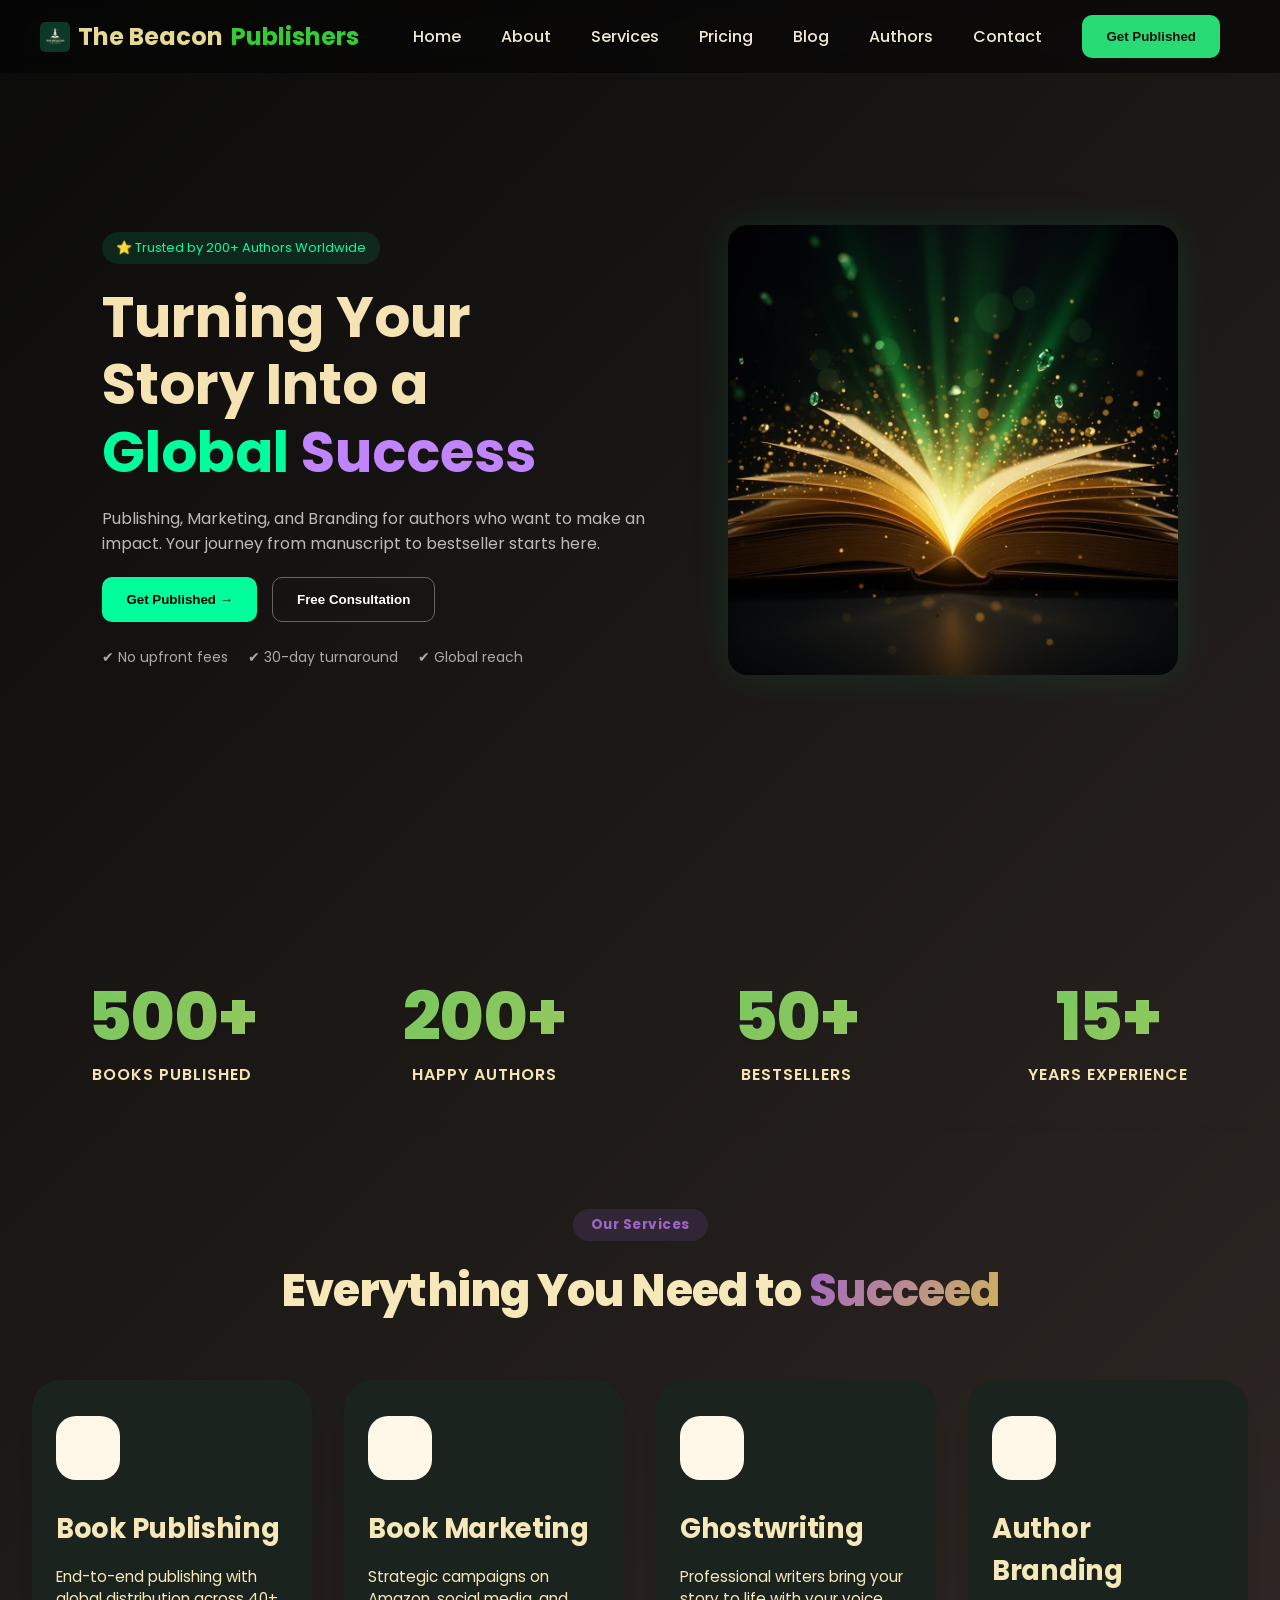
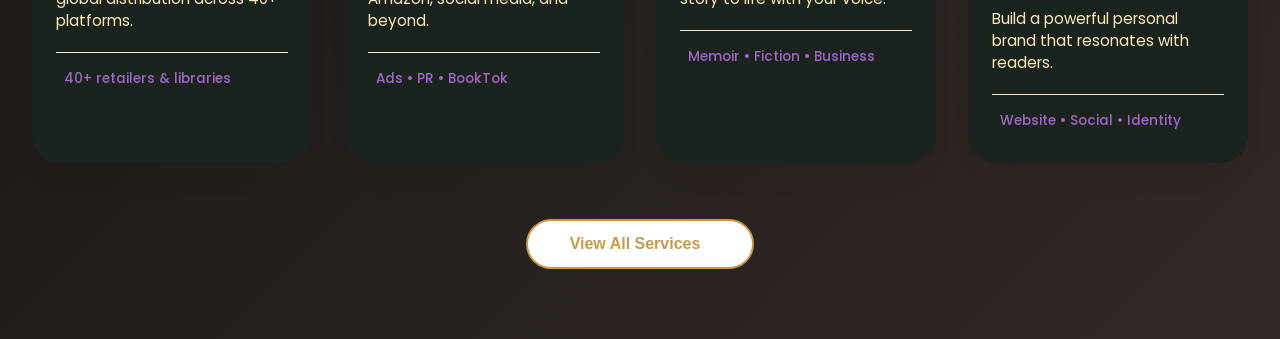
==== index.html @ b9135996 "first commit" ====
<!DOCTYPE html>
<html lang="en">
<head>
  <meta charset="UTF-8">
  <meta name="viewport" content="width=device-width, initial-scale=1.0">
  <title>The Beacon Publishers</title>
  <link rel="stylesheet" href="style.css">
  <link href="https://fonts.googleapis.com/css2?family=Poppins:wght@300;400;600;700&display=swap" rel="stylesheet">
</head>
<body>
  <nav>
    <div class="logo"> <img src="images/logo-BXmq6Yx6.png" alt="">The Beacon <span>Publishers</span></div>
    <ul class="nav-links" id="navLinks">
      <li><a href="#home">Home</a></li>
      <li><a href="#about">About</a></li>
      <li><a href="#services">Services</a></li>
      <li><a href="#pricing">Pricing</a></li>
      <li><a href="#blog">Blog</a></li>
      <li><a href="#authors">Authors</a></li>
      <li><a href="#contact">Contact</a></li>
      <li><button class="btn">Get Published</button></li>
    </ul>
    <div class="menu-toggle" id="menuToggle">
      <span></span>
      <span></span>
      <span></span>
    </div>
  </nav>

  <section class="hero">

  <!-- Left Side -->
  <div class="hero-content">
    <div class="badge">⭐ Trusted by 200+ Authors Worldwide</div>

    <h1>
      Turning Your <br>
      Story Into a <br>
      <span class="green">Global</span>
      <span class="purple">Success</span>
    </h1>

    <p>
      Publishing, Marketing, and Branding for authors who want to make an impact.
      Your journey from manuscript to bestseller starts here.
    </p>

    <div class="buttons">
      <button class="btn btn-primary">Get Published →</button>
      <button class="btn btn-secondary">Free Consultation</button>
    </div>

    <div class="features">
      <span>✔ No upfront fees</span>
      <span>✔ 30-day turnaround</span>
      <span>✔ Global reach</span>
    </div>
  </div>

  <!-- Right Side -->
  <div class="hero-image">
    <img src="images/hero-book-70Z0xyNJ.jpg" alt="Book Image">
  </div>

</section>

<div class="container">
  <!-- STATS SECTION: 500+ Books Published, 200+ Happy Authors, 50+ Bestsellers, 15+ Years Experience -->
  <div class="stats-grid fade-up">
    <div class="stat-item">
      <div class="stat-number">500+</div>
      <div class="stat-label">Books Published</div>
    </div>
    <div class="stat-item">
      <div class="stat-number">200+</div>
      <div class="stat-label">Happy Authors</div>
    </div>
    <div class="stat-item">
      <div class="stat-number">50+</div>
      <div class="stat-label">Bestsellers</div>
    </div>
    <div class="stat-item">
      <div class="stat-number">15+</div>
      <div class="stat-label">Years Experience</div>
    </div>
  </div>

  <!-- OUR SERVICES SECTION -->
  <div class="services-section">
    <div class="section-tag fade-up">
      <span>Our Services</span>
    </div>
    <div class="section-title fade-up">
      Everything You Need to <span>Succeed</span>
    </div>

    <div class="services-grid">
      <!-- Service 1: Book Publishing -->
      <div class="service-card fade-up">
        <div class="card-icon">
          <i class="fas fa-book-open"></i>
        </div>
        <h3>Book Publishing</h3>
        <div class="service-desc">
          End-to-end publishing with global distribution across 40+ platforms.
        </div>
        <div class="service-feature">
          <i class="fas fa-globe-americas"></i> <span>40+ retailers & libraries</span>
          <i class="fas fa-arrow-right-long" style="margin-left:auto;"></i>
        </div>
      </div>

      <!-- Service 2: Book Marketing -->
      <div class="service-card fade-up">
        <div class="card-icon">
          <i class="fas fa-chart-line"></i>
        </div>
        <h3>Book Marketing</h3>
        <div class="service-desc">
          Strategic campaigns on Amazon, social media, and beyond.
        </div>
        <div class="service-feature">
          <i class="fas fa-bullhorn"></i> <span>Ads • PR • BookTok</span>
          <i class="fas fa-arrow-right-long" style="margin-left:auto;"></i>
        </div>
      </div>

      <!-- Service 3: Ghostwriting -->
      <div class="service-card fade-up">
        <div class="card-icon">
          <i class="fas fa-feather-alt"></i>
        </div>
        <h3>Ghostwriting</h3>
        <div class="service-desc">
          Professional writers bring your story to life with your voice.
        </div>
        <div class="service-feature">
          <i class="fas fa-pen-fancy"></i> <span>Memoir • Fiction • Business</span>
          <i class="fas fa-arrow-right-long" style="margin-left:auto;"></i>
        </div>
      </div>

      <!-- Service 4: Author Branding -->
      <div class="service-card fade-up">
        <div class="card-icon">
          <i class="fas fa-crown"></i>
        </div>
        <h3>Author Branding</h3>
        <div class="service-desc">
          Build a powerful personal brand that resonates with readers.
        </div>
        <div class="service-feature">
          <i class="fas fa-users"></i> <span>Website • Social • Identity</span>
          <i class="fas fa-arrow-right-long" style="margin-left:auto;"></i>
        </div>
      </div>
    </div>

    <!-- View All Services Button (matches design) -->
    <div class="view-all-wrapper fade-up">
      <button class="btn-view" id="viewAllServicesBtn">
        View All Services <i class="fas fa-arrow-right"></i>
      </button>
    </div>
  </div>
</div>

  <script src="app.js"></script>
</body>
</html>
---- style.css ----
/* ==== GENERAL RESET ==== */
    * {
      margin: 0;
      padding: 0;
      box-sizing: border-box;
    }

    body {
      font-family: 'Poppins', sans-serif;
      background: linear-gradient(135deg, #0B0B0A, #312926);
      color: #f5e3b3;
      overflow-x: hidden;
    }

    /* ==== NAVBAR ==== */
    nav {
      width: 100%;
      display: flex;
      justify-content: space-between;
      align-items: center;
      padding: 15px 40px;
      background: rgba(0, 0, 0, 0.5);
      backdrop-filter: blur(10px);
      position: fixed;
      top: 0;
      z-index: 1000;
      transition: all 0.3s ease-in-out;
    }

    .logo {
  display: flex;
  align-items: center;
  gap: 8px;
  font-size: 1.5rem;
  font-weight: 700;
  color: #e6d993;
  white-space: nowrap; /* line break na ho */
}

.logo span {
  color: limegreen;
}

.logo img {
  width: 30px;
  height: auto;
  border-radius: 5px;
}

/* 🔽 Mobile screens ke liye */
@media (max-width: 768px) {
  .logo {
    font-size: 1.2rem;
    gap: 6px;
  }

  .logo img {
    width: 25px;
  }
}

/* 🔽 Small mobile */
@media (max-width: 480px) {
  .logo {
    font-size: 0.9rem;
    gap: 5px;
  }

  .logo img {
    width: 22px;
  }
}

    .nav-links {
      display: flex;
      list-style: none;
      transition: all 0.3s ease;
     align-items: center;
    }

    .nav-links li {
      margin: 0 20px;
      position: relative;
    }

    .nav-links li a {
      text-decoration: none;
      color: #f0e9d2;
      font-weight: 500;
      transition: color 0.3s;
    }

    .nav-links li a:hover {
      color: #78f17d;
    }

    /* ==== BUTTONS ==== */
    .btn {
      background-color: #29db74;
      color: #111;
      padding: 10px 20px;
      border-radius: 8px;
      border: none;
      font-weight: 600;
      cursor: pointer;
      transition: all 0.3s ease;
    }

    .btn:hover {
      background-color: #20b860;
      transform: scale(1.05);
    }

    /* ==== MOBILE MENU ==== */
    .menu-toggle {
      display: none;
      flex-direction: column;
      cursor: pointer;
    }

    .menu-toggle span {
      height: 3px;
      width: 25px;
      background: #fff;
      margin: 4px 0;
      border-radius: 5px;
      transition: all 0.3s ease;
    }

    @media (max-width: 768px) {
      .nav-links {
        position: absolute;
        top: 70px;
        right: -100%;
        flex-direction: column;
        background: rgba(0, 0, 0, 0.85);
        width: 200px;
        border-radius: 10px;
        padding: 20px;
        row-gap: 10px;
        font-size: x-large;
      }


      .nav-links.active {
        right: 20px;
      }

      .menu-toggle {
        display: flex;
      }
    }

/* Container */
.hero {
  display: flex;
  align-items: center;
  justify-content: space-between;
  padding: 60px 8%;
  min-height: 100vh;
}

/* Left Content */
.hero-content {
  max-width: 600px;
}

.badge {
  display: inline-block;
  padding: 6px 14px;
  border-radius: 20px;
  background: rgba(0,255,150,0.1);
  color: #00ff9c;
  font-size: 13px;
  margin-bottom: 20px;
}

.hero h1 {
  font-size: 56px;
  line-height: 1.2;
  font-weight: 700;
}

.hero h1 span.green {
  color: #00ff9c;
}

.hero h1 span.purple {
  color: #c084fc;
}

.hero p {
  margin: 20px 0;
  color: #bbb;
  font-size: 16px;
  line-height: 1.6;
}

/* Buttons */
.buttons {
  display: flex;
  gap: 15px;
  margin-top: 20px;
}

.btn {
  padding: 14px 24px;
  border-radius: 10px;
  border: none;
  cursor: pointer;
  font-weight: 600;
  transition: 0.3s;
}

.btn-primary {
  background: #00ff9c;
  color: black;
}

.btn-primary:hover {
  transform: translateY(-3px);
  box-shadow: 0 10px 20px rgba(0,255,150,0.3);
}

.btn-secondary {
  background: transparent;
  border: 1px solid #666;
  color: white;
}

.btn-secondary:hover {
  border-color: #c084fc;
  color: #c084fc;
}

/* Features */
.features {
  margin-top: 25px;
  display: flex;
  gap: 20px;
  font-size: 14px;
  color: #aaa;
}

/* Right Image */
.hero-image {
  width: 450px;
  border-radius: 20px;
  overflow: hidden;
  box-shadow: 0 0 40px rgba(0,255,150,0.1);
}

.hero-image img {
  width: 100%;
  display: block;
}

/* Responsive */
@media (max-width: 992px) {
  .hero {
    flex-direction: column;
    text-align: center;
  }

  .hero-image {
    margin-top: 40px;
    width: 90%;
  }

  .buttons {
    justify-content: center;
  }

  .features {
    justify-content: center;
    flex-wrap: wrap;
  }

  .hero h1 {
    font-size: 40px;
  }
}



    /* container utility */
    .container {
      max-width: 1280px;
      margin: 0 auto;
      padding: 0 32px;
    }

    /* ========= STATS SECTION (500+ , 200+ , 50+ , 15+) ========= */
    .stats-grid {
      display: flex;
      flex-wrap: wrap;
      justify-content: space-between;
      align-items: center;
      gap: 32px;
      padding: 80px 0 40px 0;
      border-bottom: 2px solid rgba(0, 0, 0, 0.05);
    }

    .stat-item {
      flex: 1;
      min-width: 150px;
      text-align: center;
      transition: transform 0.25s ease;
    }
    .stat-item:hover {
      transform: translateY(-6px);
    }
    .stat-number {
      font-size: 4.2rem;
      font-weight: 800;
      letter-spacing: -0.02em;
      background: linear-gradient(135deg, #C59B4B, #9E7B3E);
      background-clip: text;
      -webkit-background-clip: text;
      color: transparent;
      line-height: 1.1;
      text-shadow: 0 2px 5px rgba(0,0,0,0.02);
    }
    .stat-label {
      font-size: 1rem;
      font-weight: 600;
      text-transform: uppercase;
      letter-spacing: 1px;
      color: #F5E3B3;
      margin-top: 8px;
    }

    /* ========= OUR SERVICES SECTION ========= */
    .services-section {
      padding: 80px 0 70px;
    }

    .section-tag {
      text-align: center;
      margin-bottom: 16px;
    }
    .section-tag span {
      background: #302636;
      color: #A165C4;
      font-weight: 700;
      font-size: 0.85rem;
      padding: 6px 18px;
      border-radius: 40px;
      letter-spacing: 0.5px;
      display: inline-block;
    }

    .section-title {
      text-align: center;
      font-size: 2.8rem;
      font-weight: 800;
      letter-spacing: -0.02em;
      color: #F7E8BA;
      margin-bottom: 56px;
    }
    .section-title span {
      background: linear-gradient(120deg,  #A165C4, #D0B45A);
      background-clip: text;
      -webkit-background-clip: text;
      color: transparent;
    }

    /* 4 Cards grid */
    .services-grid {
      display: grid;
      grid-template-columns: repeat(auto-fit, minmax(260px, 1fr));
      gap: 32px;
      margin-bottom: 56px;
    }

    .service-card {
      background: #1B231F;
      border-radius: 28px;
      padding: 36px 24px 32px;
      box-shadow: 0 20px 35px -12px rgba(0, 0, 0, 0.05), 0 0 0 1px rgba(0, 0, 0, 0.02);
      transition: all 0.35s cubic-bezier(0.2, 0, 0, 1);
      text-align: left;
      backdrop-filter: blur(0px);
    }
    .service-card:hover {
      transform: translateY(-10px);
      box-shadow: 0 35px 45px -18px rgba(0, 0, 0, 0.15), 0 0 0 1px rgba(197, 155, 75, 0.2);
    }

    .card-icon {
      background: #FFF7E8;
      width: 64px;
      height: 64px;
      border-radius: 20px;
      display: flex;
      align-items: center;
      justify-content: center;
      margin-bottom: 28px;
      transition: transform 0.2s;
    }
    .service-card:hover .card-icon {
      transform: scale(1.02);
    }
    .card-icon i {
      font-size: 2.4rem;
      color: #C59B4B;
    }

    .service-card h3 {
      font-size: 1.7rem;
      font-weight: 700;
      margin-bottom: 16px;
      letter-spacing: -0.3px;
      color: #F7E8BA;
    }

    .service-desc {
      color: #F7E8BA;
      line-height: 1.45;
      font-size: 0.95rem;
      margin-bottom: 20px;
      font-weight: 400;
    }
    .service-feature {
      font-size: 0.85rem;
      font-weight: 500;
      color: #A165C4;
      border-top: 1px solid #F0EAD8;
      padding-top: 16px;
      margin-top: 8px;
      display: flex;
      align-items: center;
      gap: 8px;
    }
    .service-feature i {
      font-size: 0.8rem;
    }

    /* View All Services Button */
    .view-all-wrapper {
      text-align: center;
    }
    .btn-view {
      background: transparent;
      border: 2px solid #C59B4B;
      color: #C59B4B;
      padding: 14px 42px;
      font-weight: 700;
      font-size: 1rem;
      border-radius: 50px;
      cursor: pointer;
      transition: all 0.3s ease;
      display: inline-flex;
      align-items: center;
      gap: 10px;
      background-color: white;
      font-family: 'Inter', sans-serif;
    }
    .btn-view i {
      transition: transform 0.2s;
    }
    .btn-view:hover {
      background: #C59B4B;
      color: white;
      border-color: #C59B4B;
      box-shadow: 0 8px 18px rgba(197, 155, 75, 0.3);
      transform: scale(1.02);
    }
    .btn-view:hover i {
      transform: translateX(5px);
    }

    /* optional small fade-up animation on scroll (reveal) */
    .fade-up {
      opacity: 0;
      transform: translateY(24px);
      transition: opacity 0.7s cubic-bezier(0.2, 0.9, 0.4, 1.1), transform 0.7s ease;
    }
    .fade-up.appear {
      opacity: 1;
      transform: translateY(0);
    }

    /* Responsive adjustments */
    @media (max-width: 900px) {
      .container {
        padding: 0 24px;
      }
      .stats-grid {
        gap: 20px;
        padding: 60px 0 30px;
      }
      .stat-number {
        font-size: 3rem;
      }
      .section-title {
        font-size: 2.2rem;
        margin-bottom: 40px;
      }
      .services-grid {
        gap: 24px;
      }
      .service-card {
        padding: 28px 20px;
      }
      .service-card h3 {
        font-size: 1.5rem;
      }
    }

    @media (max-width: 600px) {
      .stats-grid {
        flex-wrap: wrap;
        justify-content: center;
      }
      .stat-item {
        min-width: 130px;
        flex: auto;
      }
      .stat-number {
        font-size: 2.8rem;
      }
      .section-title {
        font-size: 1.9rem;
      }
      .btn-view {
        padding: 12px 32px;
      }
      .card-icon {
        width: 52px;
        height: 52px;
      }
      .card-icon i {
        font-size: 1.9rem;
      }
    }

    /* extra spacing & consistency */
    hr {
      display: none;
    }
    .book-icon-badge {
      background: none;
    }

    /* ensure highlight colors match the given vibe (gold, warm) */
    .stat-item .stat-number {
      background: linear-gradient(135deg, #71C961, #A0CD5E);
      background-clip: text;
      -webkit-background-clip: text;
    }

    /* subtle pulse animation for numbers on first load (optional) */
    @keyframes gentlePop {
      0% { opacity: 0; transform: scale(0.96);}
      100% { opacity: 1; transform: scale(1);}
    }
    .stat-number {
      animation: gentlePop 0.6s ease-out backwards;
    }
    .stat-item:nth-child(1) .stat-number { animation-delay: 0.05s; }
    .stat-item:nth-child(2) .stat-number { animation-delay: 0.1s; }
    .stat-item:nth-child(3) .stat-number { animation-delay: 0.15s; }
    .stat-item:nth-child(4) .stat-number { animation-delay: 0.2s; }

    /* decorating small line */
    .service-feature i.fa-arrow-right-long {
      font-size: 0.75rem;
    }
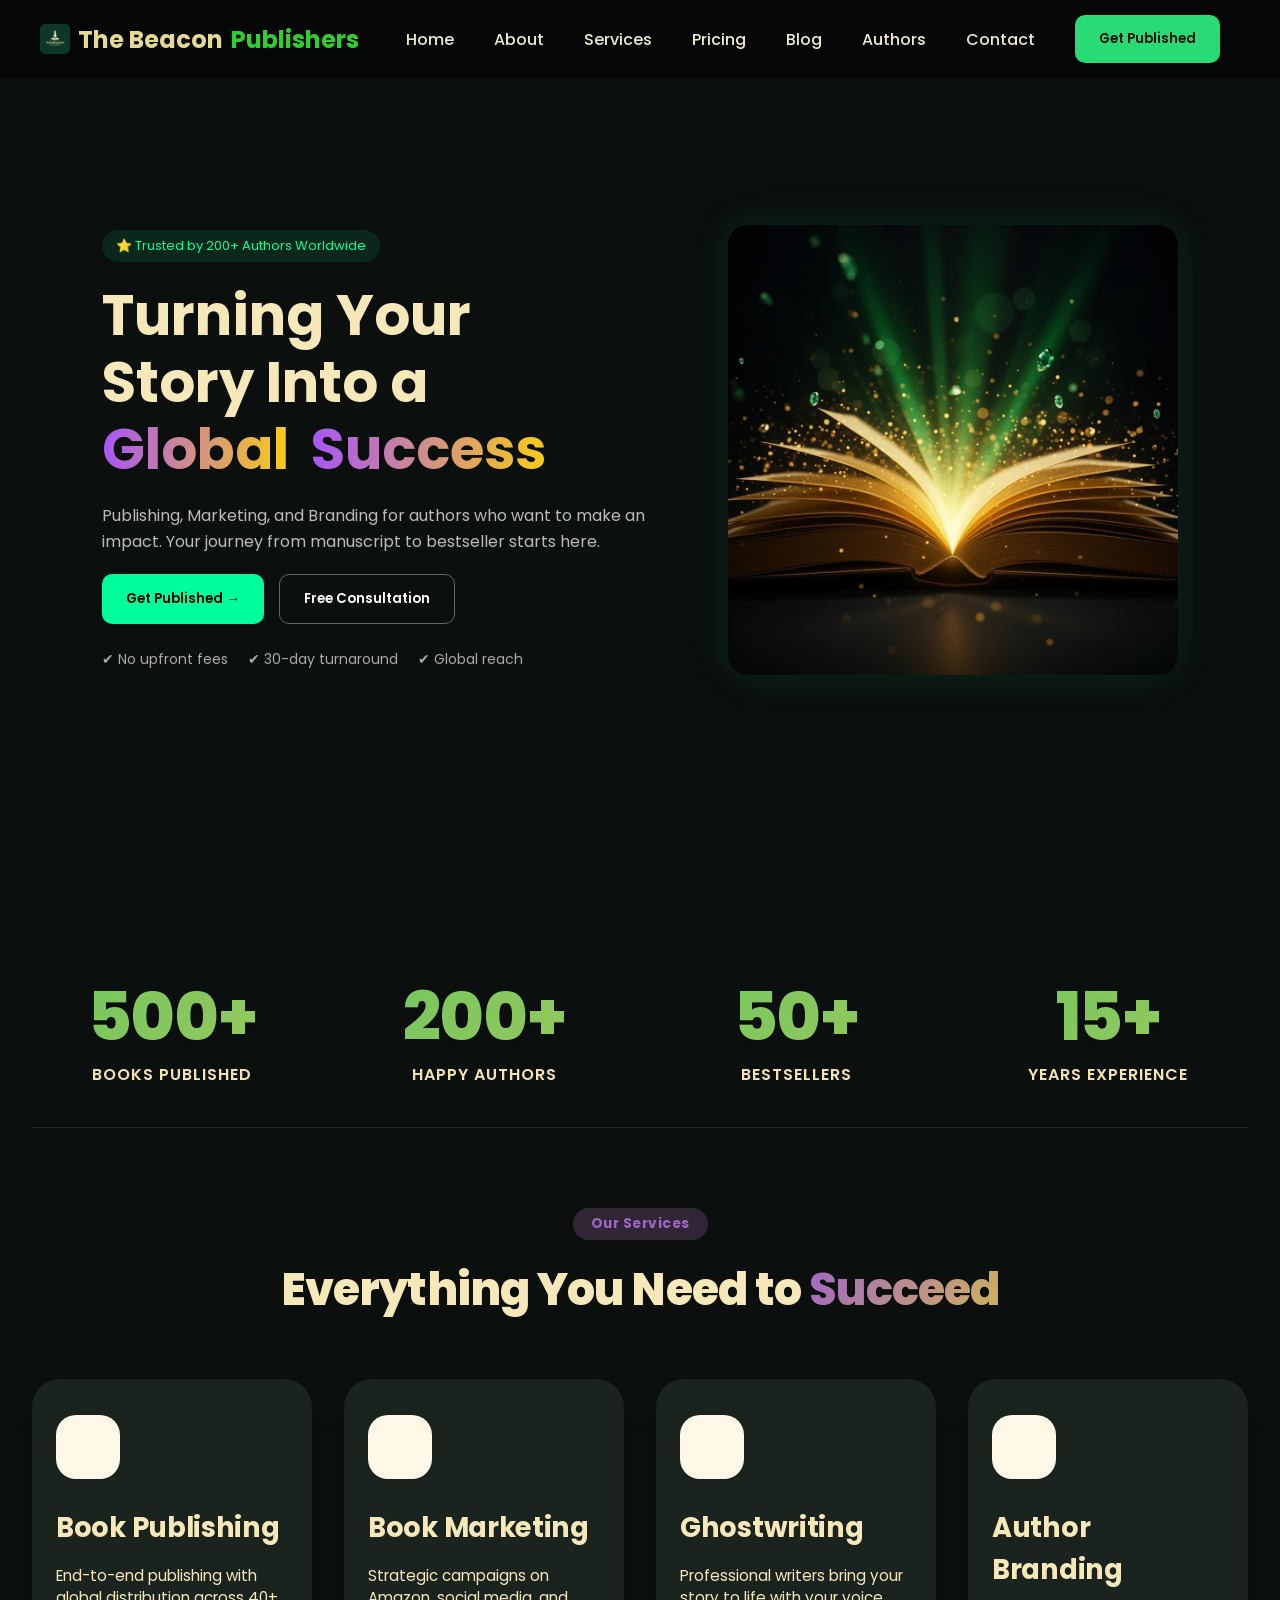
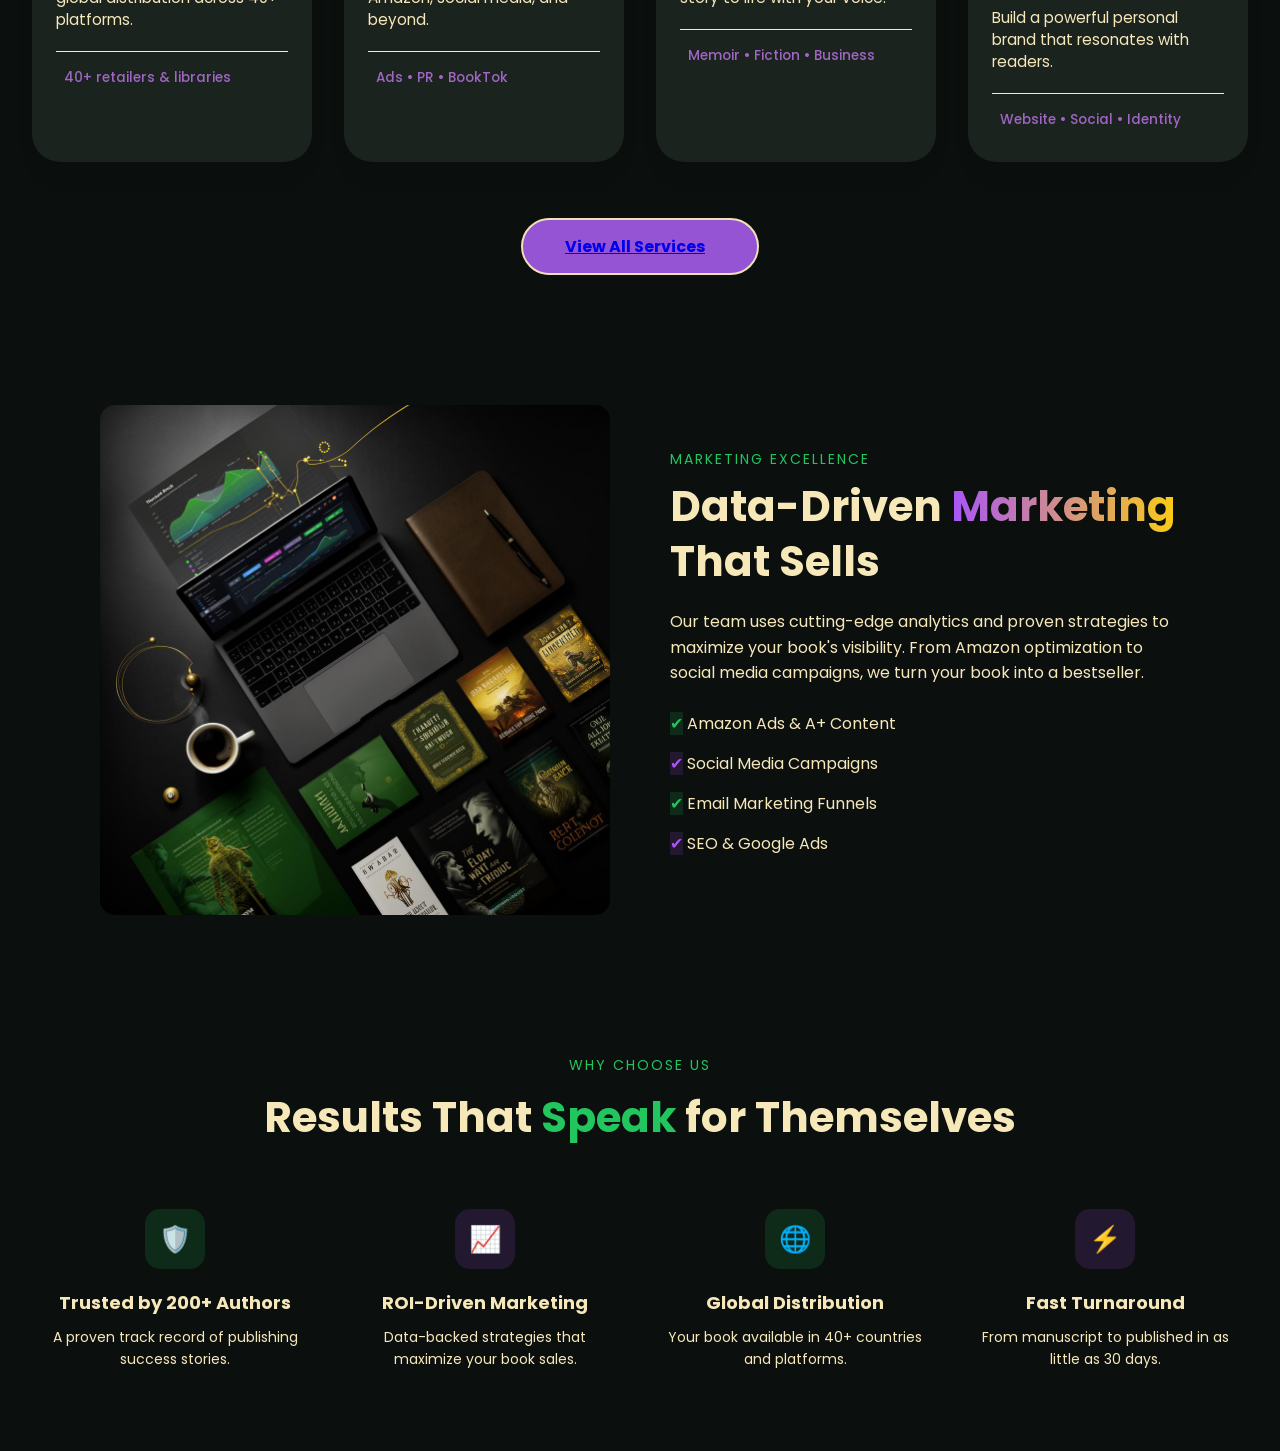
==== commit 0c38a5ca: "Update" ====
--- a/index.html
+++ b/index.html
@@ -36,8 +36,8 @@
     <h1>
       Turning Your <br>
       Story Into a <br>
-      <span class="green">Global</span>
-      <span class="purple">Success</span>
+      <span class="green-h">Global</span>
+      <span class="purple-h">Success</span>
     </h1>
 
     <p>
@@ -64,6 +64,8 @@
 
 </section>
 
+
+
 <div class="container">
   <!-- STATS SECTION: 500+ Books Published, 200+ Happy Authors, 50+ Bestsellers, 15+ Years Experience -->
   <div class="stats-grid fade-up">
@@ -158,12 +160,82 @@
 
     <!-- View All Services Button (matches design) -->
     <div class="view-all-wrapper fade-up">
-      <button class="btn-view" id="viewAllServicesBtn">
-        View All Services <i class="fas fa-arrow-right"></i>
+      <button class="btn-view" id="viewAllServicesBtn"> 
+        <a href="#">View All Services </a> <i class="fas fa-arrow-right"></i>
       </button>
     </div>
   </div>
 </div>
+
+<section class="container-ext">
+  
+  <!-- LEFT IMAGE -->
+  <div class="image-box">
+    <img src="images/marketing-desk-4Cx4Fak3.jpg" alt="marketing">
+  </div>
+
+  <!-- RIGHT CONTENT -->
+  <div class="content">
+    <p class="tag">MARKETING EXCELLENCE</p>
+
+    <h1>
+      Data-Driven 
+      <span>Marketing</span> 
+      That Sells
+    </h1>
+
+    <p class="desc">
+      Our team uses cutting-edge analytics and proven strategies to maximize your book's visibility. From Amazon optimization to social media campaigns, we turn your book into a bestseller.
+    </p>
+
+    <ul class="list">
+      <li><span class="green">✔</span> Amazon Ads & A+ Content</li>
+      <li><span class="purple">✔</span> Social Media Campaigns</li>
+      <li><span class="green">✔</span> Email Marketing Funnels</li>
+      <li><span class="purple">✔</span> SEO & Google Ads</li>
+    </ul>
+  </div>
+
+</section>
+
+
+<section class="why-section">
+  <p class="tag">WHY CHOOSE US</p>
+  <h2 class="heading">
+    Results That <span>Speak</span> for Themselves
+  </h2>
+
+  <div class="cards">
+
+    <div class="card">
+      <div class="icon green">🛡️</div>
+      <h3>Trusted by 200+ Authors</h3>
+      <p>A proven track record of publishing success stories.</p>
+    </div>
+
+    <div class="card">
+      <div class="icon purple">📈</div>
+      <h3>ROI-Driven Marketing</h3>
+      <p>Data-backed strategies that maximize your book sales.</p>
+    </div>
+
+    <div class="card">
+      <div class="icon green">🌐</div>
+      <h3>Global Distribution</h3>
+      <p>Your book available in 40+ countries and platforms.</p>
+    </div>
+
+    <div class="card">
+      <div class="icon purple">⚡</div>
+      <h3>Fast Turnaround</h3>
+      <p>From manuscript to published in as little as 30 days.</p>
+    </div>
+
+  </div>
+</section>
+
+
+
 
   <script src="app.js"></script>
 </body>
--- a/style.css
+++ b/style.css
@@ -11,6 +11,7 @@
       color: #f5e3b3;
       overflow-x: hidden;
     }
+    
 
     /* ==== NAVBAR ==== */
     nav {
@@ -262,6 +263,10 @@
     text-align: center;
   }
 
+  .hero-content {
+    padding-top: 30px;
+  }
+
   .hero-image {
     margin-top: 40px;
     width: 90%;
@@ -298,7 +303,7 @@
       align-items: center;
       gap: 32px;
       padding: 80px 0 40px 0;
-      border-bottom: 2px solid rgba(0, 0, 0, 0.05);
+      border-bottom: 1px solid rgba(252, 249, 249, 0.096);
     }
 
     .stat-item {
@@ -384,7 +389,7 @@
     }
     .service-card:hover {
       transform: translateY(-10px);
-      box-shadow: 0 35px 45px -18px rgba(0, 0, 0, 0.15), 0 0 0 1px rgba(197, 155, 75, 0.2);
+      box-shadow: 0 35px 45px -18px rgba(83, 255, 3, 0.15), 0 0 0 1px rgba(214, 241, 203, 0.2);
     }
 
     .card-icon {
@@ -442,8 +447,8 @@
     }
     .btn-view {
       background: transparent;
-      border: 2px solid #C59B4B;
-      color: #C59B4B;
+      border: 2px solid #EFE1B5;
+      color: #EFE1B5;
       padding: 14px 42px;
       font-weight: 700;
       font-size: 1rem;
@@ -453,16 +458,20 @@
       display: inline-flex;
       align-items: center;
       gap: 10px;
-      background-color: white;
+      background-color: #9454D4;
       font-family: 'Inter', sans-serif;
+    }
+
+    .btn-view > a {
+      
     }
     .btn-view i {
       transition: transform 0.2s;
     }
     .btn-view:hover {
-      background: #C59B4B;
-      color: white;
-      border-color: #C59B4B;
+      background: #EFE1B5;
+      color: #9454D4;
+      border-color: #EFE1B5;
       box-shadow: 0 8px 18px rgba(197, 155, 75, 0.3);
       transform: scale(1.02);
     }
@@ -566,4 +575,228 @@
     /* decorating small line */
     .service-feature i.fa-arrow-right-long {
       font-size: 0.75rem;
-    }+    }
+
+    * {
+ 
+  font-family: Arial, sans-serif;
+}
+
+body {
+  background: #0c0f14;
+  color: #F7E8BA;
+}
+/* MAIN SECTION */
+.container-ext {
+  display: flex;
+  align-items: center;
+  justify-content: center;
+  gap: 60px;
+  padding: 60px;
+  max-width: 1200px;
+  margin: auto;
+}
+
+/* IMAGE */
+.image-box {
+  flex: 1;
+}
+
+.image-box img {
+  width: 100%;
+  border-radius: 15px;
+  display: block;
+}
+
+/* CONTENT */
+.content {
+  flex: 1;
+}
+
+/* TAG */
+.tag {
+  color: #a855f7;
+  font-size: 12px;
+  letter-spacing: 2px;
+  margin-bottom: 15px;
+}
+
+/* HEADING */
+h1 {
+  font-size: 42px;
+  font-weight: bold;
+  line-height: 1.3;
+  margin-bottom: 20px;
+}
+
+/* GRADIENT WORD */
+h1 span {
+  background: linear-gradient(90deg, #a855f7, #facc15);
+  -webkit-background-clip: text;
+  -webkit-text-fill-color: transparent;
+}
+
+/* DESCRIPTION */
+.desc {
+  color: #F7E8BA;
+  line-height: 1.6;
+  margin-bottom: 25px;
+}
+
+/* LIST */
+.list {
+  list-style: none;
+  padding: 0;
+}
+
+.list li {
+  margin-bottom: 15px;
+  font-size: 16px;
+}
+
+/* ICON COLORS */
+.green-h {
+  color: #22c55e;
+  margin-right: 10px;
+}
+
+.purple-p {
+  color: #a855f7;
+  margin-right: 10px;
+}
+
+/* 🔥 TABLET */
+@media (max-width: 992px) {
+  .container-ext {
+    gap: 40px;
+    padding: 40px 20px;
+  }
+
+  h1 {
+    font-size: 32px;
+  }
+}
+
+/* 🔥 MOBILE */
+@media (max-width: 768px) {
+  .container-ext {
+    flex-direction: column;
+    text-align: center;
+    gap: 30px;
+  }
+
+  .image-box,
+  .content {
+    width: 100%;
+  }
+
+  h1 {
+    font-size: 26px;
+  }
+
+  .desc {
+    font-size: 14px;
+  }
+
+  .list li {
+    font-size: 14px;
+  }
+}
+
+/* 🔥 SMALL MOBILE */
+@media (max-width: 480px) {
+  .container-ext {
+    padding: 20px 15px;
+  }
+
+  h1 {
+    font-size: 22px;
+  }
+}
+
+* { 
+  font-family: "Poppins", sans-serif;
+}
+
+body {
+  background: #0b0f0e;
+}
+
+.why-section {
+  text-align: center;
+  padding: 80px 20px;
+}
+
+.tag {
+  color: #22c55e;
+  font-size: 14px;
+  letter-spacing: 2px;
+  margin-bottom: 10px;
+}
+
+.heading {
+  font-size: 42px;
+  font-weight: 700;
+  margin-bottom: 60px;
+}
+
+.heading span {
+  color: #22c55e;
+}
+
+.cards {
+  display: flex;
+  justify-content: center;
+  gap: 50px;
+  flex-wrap: wrap;
+}
+
+.card {
+  max-width: 260px;
+  text-align: center;
+}
+
+.icon {
+  width: 60px;
+  height: 60px;
+  margin: 0 auto 20px;
+  border-radius: 15px;
+  display: flex;
+  align-items: center;
+  justify-content: center;
+  font-size: 26px;
+}
+
+/* colors */
+.green {
+  background: rgba(34, 197, 94, 0.15);
+  color: #22c55e;
+}
+
+.purple {
+  background: rgba(168, 85, 247, 0.15);
+  color: #a855f7;
+}
+
+.card h3 {
+  font-size: 18px;
+  margin-bottom: 10px;
+}
+
+.card p {
+  font-size: 14px;
+  color: #F7E8BA;
+  line-height: 1.6;
+}
+
+/* responsive */
+@media (max-width: 768px) {
+  .heading {
+    font-size: 30px;
+  }
+
+  .cards {
+    gap: 30px;
+  }
+}
+
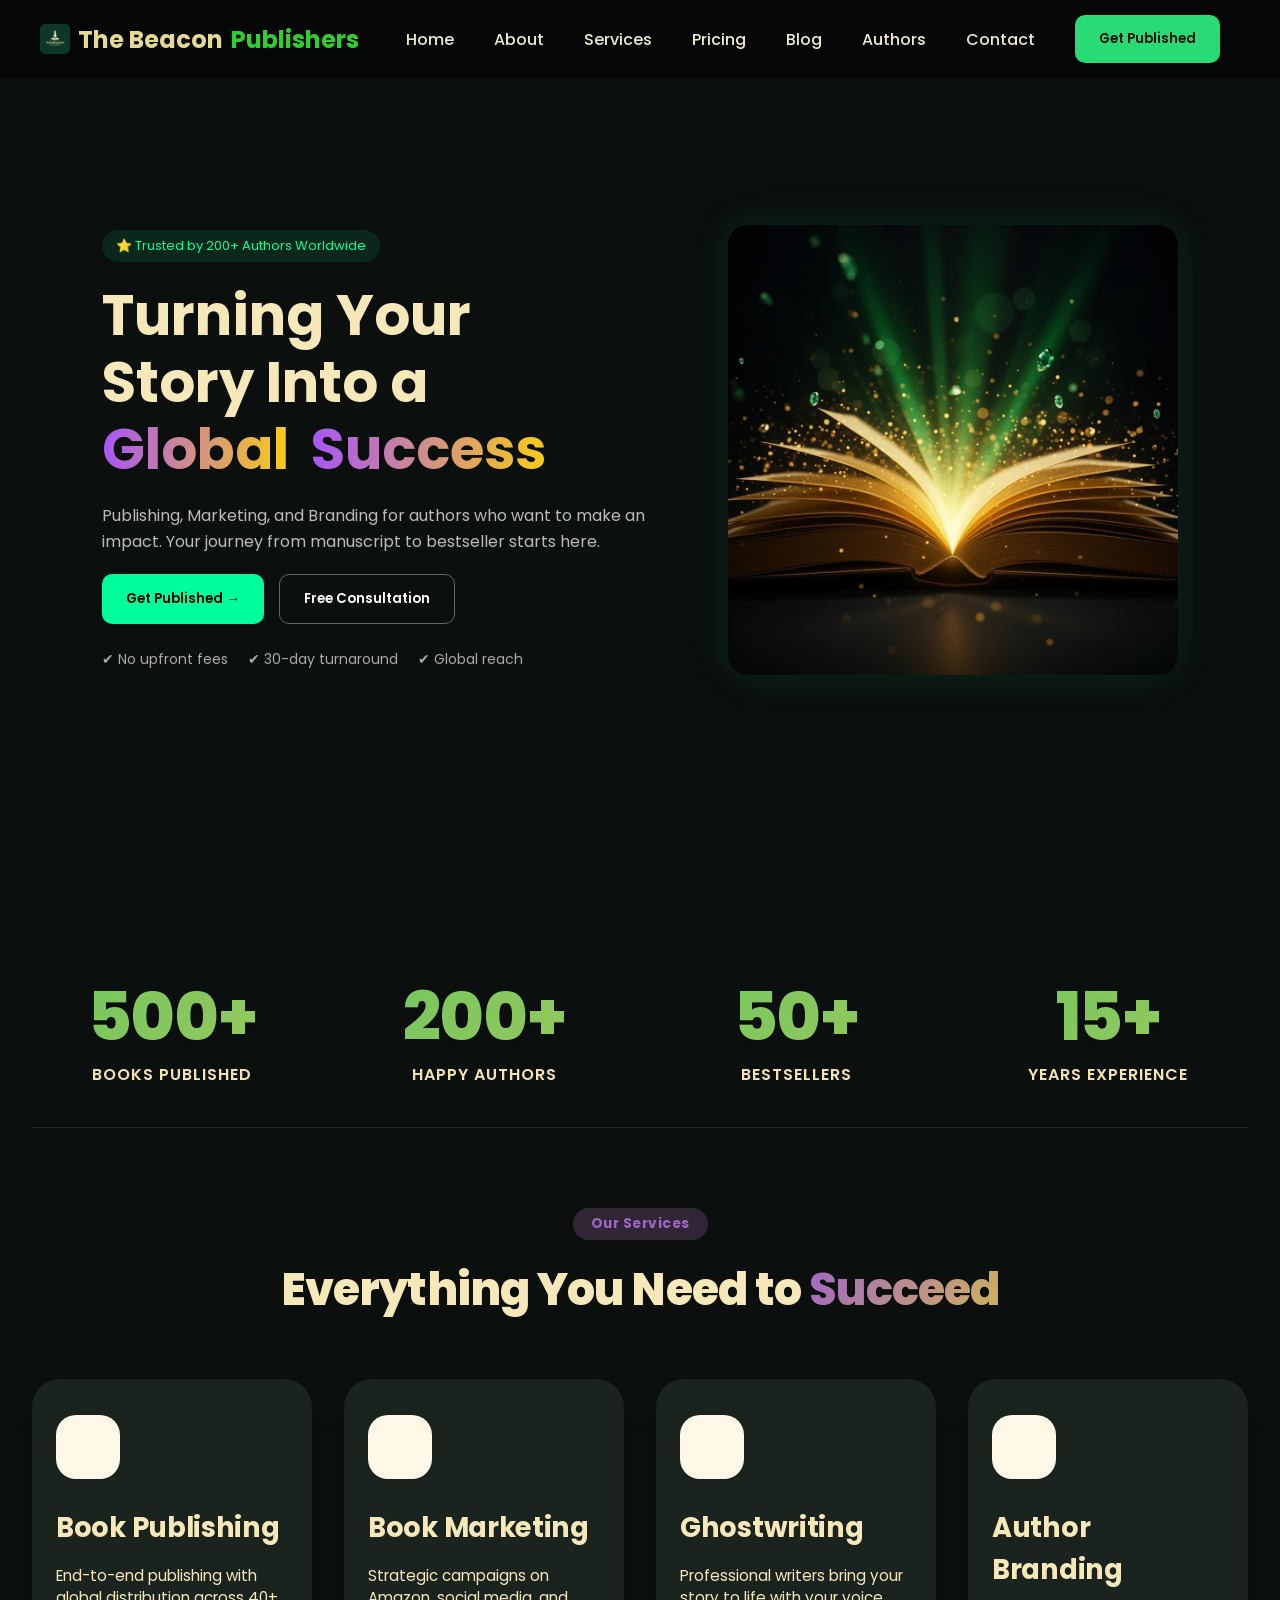
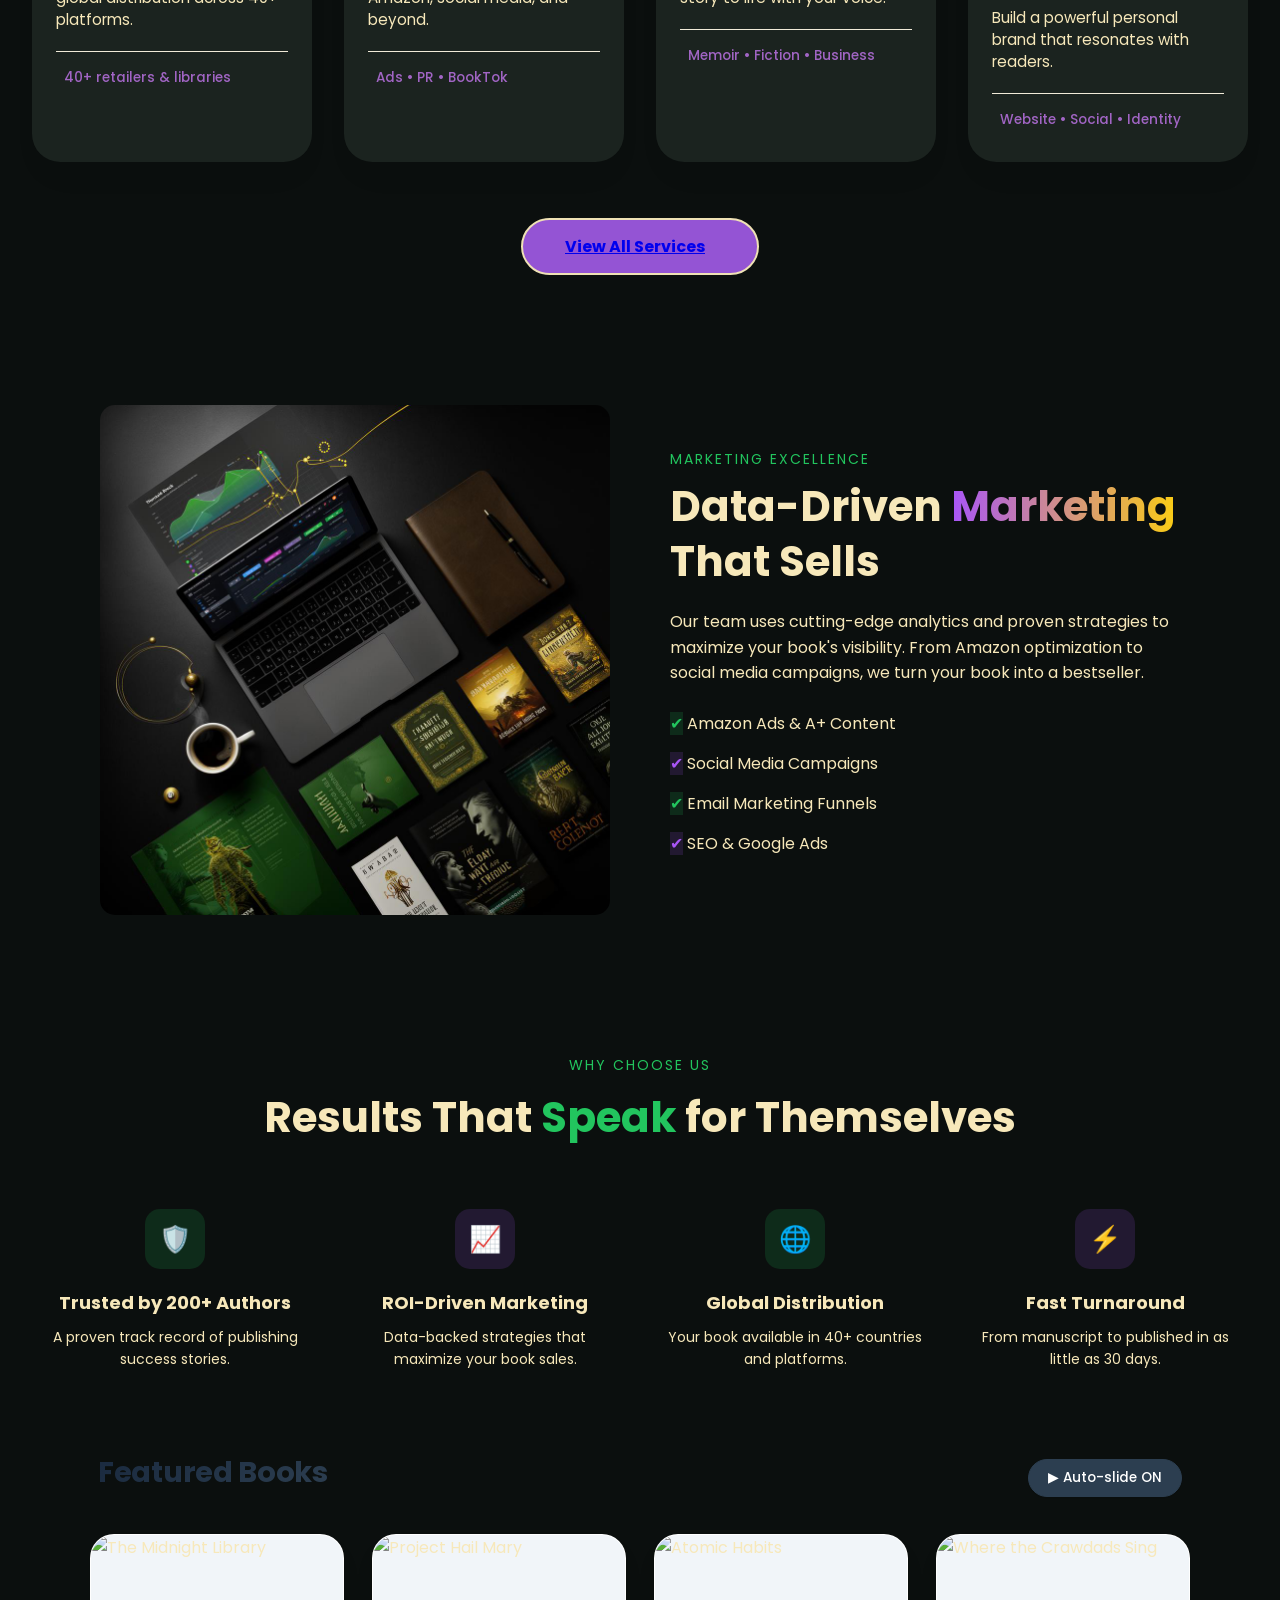
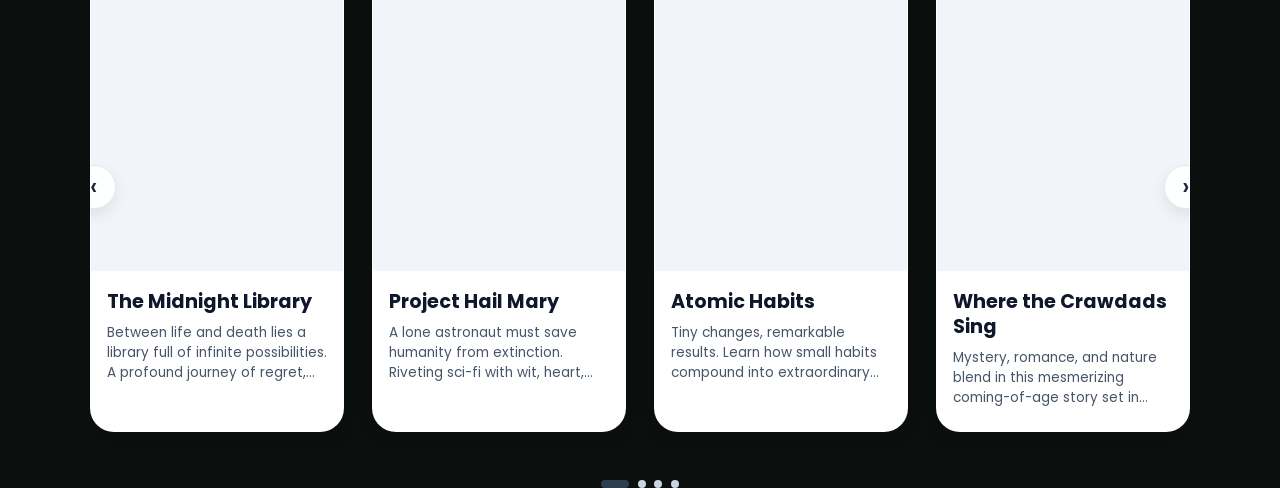
==== commit 5c8eb760: "Update" ====
--- a/index.html
+++ b/index.html
@@ -11,8 +11,8 @@
   <nav>
     <div class="logo"> <img src="images/logo-BXmq6Yx6.png" alt="">The Beacon <span>Publishers</span></div>
     <ul class="nav-links" id="navLinks">
-      <li><a href="#home">Home</a></li>
-      <li><a href="#about">About</a></li>
+      <li><a href="index.html">Home</a></li>
+      <li><a href="about/about.html">About</a></li>
       <li><a href="#services">Services</a></li>
       <li><a href="#pricing">Pricing</a></li>
       <li><a href="#blog">Blog</a></li>
@@ -235,6 +235,22 @@
 </section>
 
 
+<div class="slider-container">
+  <div class="slider-header">
+    <h2>Featured <span>Books</span></h2>
+    <button class="auto-toggle" id="autoToggleBtn">▶ Auto-slide ON</button>
+  </div>
+
+  <div class="slider-wrapper">
+    <div class="slider-track" id="sliderTrack">
+      <!-- 7 cards injected via JS for dynamic control, but we will build them using JS -->
+    </div>
+    <!-- navigation buttons -->
+    <button class="nav-btn nav-left" id="prevBtn" aria-label="Previous slide">‹</button>
+    <button class="nav-btn nav-right" id="nextBtn" aria-label="Next slide">›</button>
+  </div>
+  <div class="slider-dots" id="dotsContainer"></div>
+</div>
 
 
   <script src="app.js"></script>
--- a/style.css
+++ b/style.css
@@ -800,3 +800,260 @@
   }
 }
 
+ * {
+      margin: 0;
+      padding: 0;
+      box-sizing: border-box;
+    }
+
+    body {
+      font-family: 'Inter', system-ui, -apple-system, 'Segoe UI', Roboto, Helvetica, Arial, sans-serif;
+      
+    }
+
+    /* main container */
+    .slider-container {
+      max-width: 1100px;
+      width: 100%;
+      margin: 0 auto;
+      position: relative;
+      background: transparent;
+      border-radius: 2rem;
+    }
+
+    /* header & optional auto-scroll toggle */
+    .slider-header {
+      display: flex;
+      justify-content: space-between;
+      align-items: baseline;
+      flex-wrap: wrap;
+      margin-bottom: 1.8rem;
+      padding: 0 0.5rem;
+    }
+    .slider-header h2 {
+      font-size: 1.8rem;
+      font-weight: 700;
+      background: linear-gradient(135deg, #1A2A3F, #2C3E50);
+      background-clip: text;
+      -webkit-background-clip: text;
+      color: transparent;
+      letter-spacing: -0.3px;
+    }
+    .auto-toggle {
+      background: white;
+      border: 1px solid #cbd5e0;
+      padding: 0.5rem 1.2rem;
+      border-radius: 40px;
+      font-size: 0.85rem;
+      font-weight: 500;
+      cursor: pointer;
+      transition: all 0.2s ease;
+      box-shadow: 0 1px 2px rgba(0,0,0,0.02);
+      font-family: inherit;
+      color: #2d3e50;
+    }
+    .auto-toggle:hover {
+      background: #eef2ff;
+      border-color: #94a3b8;
+      transform: scale(0.97);
+    }
+    .auto-toggle.active {
+      background: #2c3e50;
+      color: white;
+      border-color: #2c3e50;
+    }
+
+    /* slider track wrapper */
+    .slider-wrapper {
+      position: relative;
+      overflow: hidden;
+      border-radius: 28px;
+      padding: 0.5rem 0 1rem 0;
+    }
+
+    .slider-track {
+      display: flex;
+      gap: 1.75rem;
+      transition: transform 0.45s cubic-bezier(0.25, 0.46, 0.45, 0.94);
+      will-change: transform;
+      cursor: grab;
+    }
+    .slider-track:active {
+      cursor: grabbing;
+    }
+
+    /* CARD DESIGN — clean modern e‑commerce */
+    .book-card {
+      flex: 0 0 calc(25% - 1.3125rem);  /* default desktop: 4 cards visible? we handle via media queries */
+      min-width: 0;
+      background: #ffffff;
+      border-radius: 1.5rem;
+      overflow: hidden;
+      box-shadow: 0 12px 28px -8px rgba(0, 0, 0, 0.08), 0 2px 4px rgba(0, 0, 0, 0.02);
+      transition: all 0.3s ease;
+      backdrop-filter: blur(0px);
+      border: 1px solid rgba(255,255,255,0.4);
+    }
+    .book-card:hover {
+      transform: translateY(-6px);
+      box-shadow: 0 24px 40px -12px rgba(0, 0, 0, 0.2);
+      border-color: #e2e8f0;
+    }
+
+    /* image container with zoom effect */
+    .card-img {
+      width: 100%;
+      aspect-ratio: 3 / 4;
+      overflow: hidden;
+      background: #f1f5f9;
+      display: flex;
+      align-items: center;
+      justify-content: center;
+      position: relative;
+    }
+    .card-img img {
+      width: 100%;
+      height: 100%;
+      object-fit: cover;
+      transition: transform 0.5s cubic-bezier(0.2, 0.9, 0.4, 1.1);
+      display: block;
+    }
+    .book-card:hover .card-img img {
+      transform: scale(1.06);
+    }
+
+    /* content area */
+    .card-content {
+      padding: 1.2rem 1rem 1.5rem;
+    }
+    .book-title {
+      font-size: 1.2rem;
+      font-weight: 700;
+      color: #0f172a;
+      line-height: 1.3;
+      margin-bottom: 0.5rem;
+      display: -webkit-box;
+      -webkit-line-clamp: 2;
+      -webkit-box-orient: vertical;
+      overflow: hidden;
+    }
+    .book-description {
+      font-size: 0.85rem;
+      line-height: 1.45;
+      color: #475569;
+      display: -webkit-box;
+      -webkit-line-clamp: 3;
+      -webkit-box-orient: vertical;
+      overflow: hidden;
+      margin-top: 0.3rem;
+    }
+
+    /* navigation arrows */
+    .nav-btn {
+      position: absolute;
+      top: 50%;
+      transform: translateY(-50%);
+      background: rgba(255, 255, 255, 0.92);
+      backdrop-filter: blur(6px);
+      border: 1px solid #e2e8f0;
+      width: 44px;
+      height: 44px;
+      border-radius: 60px;
+      display: flex;
+      align-items: center;
+      justify-content: center;
+      cursor: pointer;
+      z-index: 12;
+      box-shadow: 0 6px 14px rgba(0, 0, 0, 0.08);
+      transition: all 0.2s;
+      font-size: 1.6rem;
+      font-weight: 500;
+      color: #1e293b;
+    }
+    .nav-btn:hover {
+      background: white;
+      transform: translateY(-50%) scale(1.05);
+      box-shadow: 0 12px 22px rgba(0, 0, 0, 0.12);
+      border-color: #cbd5e1;
+    }
+    .nav-left {
+      left: -18px;
+    }
+    .nav-right {
+      right: -18px;
+    }
+
+    /* pagination / dots (optional indicator) */
+    .slider-dots {
+      display: flex;
+      justify-content: center;
+      gap: 0.55rem;
+      margin-top: 2rem;
+      flex-wrap: wrap;
+    }
+    .dot {
+      width: 8px;
+      height: 8px;
+      background: #cbd5e1;
+      border-radius: 20px;
+      transition: all 0.25s;
+      cursor: pointer;
+    }
+    .dot.active {
+      width: 28px;
+      background: #2c3e50;
+    }
+
+    /* ========== RESPONSIVE BREAKPOINTS ========== */
+    /* Desktop: show 3-4 cards at a time. We use 4 for large, 3 for medium-large */
+    @media (min-width: 1280px) {
+      .book-card {
+        flex: 0 0 calc(25% - 1.3125rem);  /* 4 cards visible, gap 1.75rem => 100%/4 - gap adjustment */
+      }
+    }
+    /* standard desktop (1024px - 1279px) show 3 cards */
+    @media (min-width: 1024px) and (max-width: 1279px) {
+      .book-card {
+        flex: 0 0 calc(33.333% - 1.166rem);
+      }
+    }
+    /* Tablet: show 2 cards */
+    @media (min-width: 640px) and (max-width: 1023px) {
+      .book-card {
+        flex: 0 0 calc(50% - 0.875rem);
+      }
+      .nav-left {
+        left: -10px;
+      }
+      .nav-right {
+        right: -10px;
+      }
+    }
+    /* Mobile: show 1 card */
+    @media (max-width: 639px) {
+      .book-card {
+        flex: 0 0 100%;
+      }
+      .nav-left {
+        left: 4px;
+      }
+      .nav-right {
+        right: 4px;
+      }
+      .nav-btn {
+        width: 38px;
+        height: 38px;
+        font-size: 1.3rem;
+        background: rgba(255,255,255,0.96);
+      }
+      .slider-header h2 {
+        font-size: 1.5rem;
+      }
+    }
+
+    /* for better touch & smooth scroll */
+    @media (hover: hover) {
+      .book-card {
+        transition: transform 0.25s ease, box-shadow 0.3s;
+      }
+    }
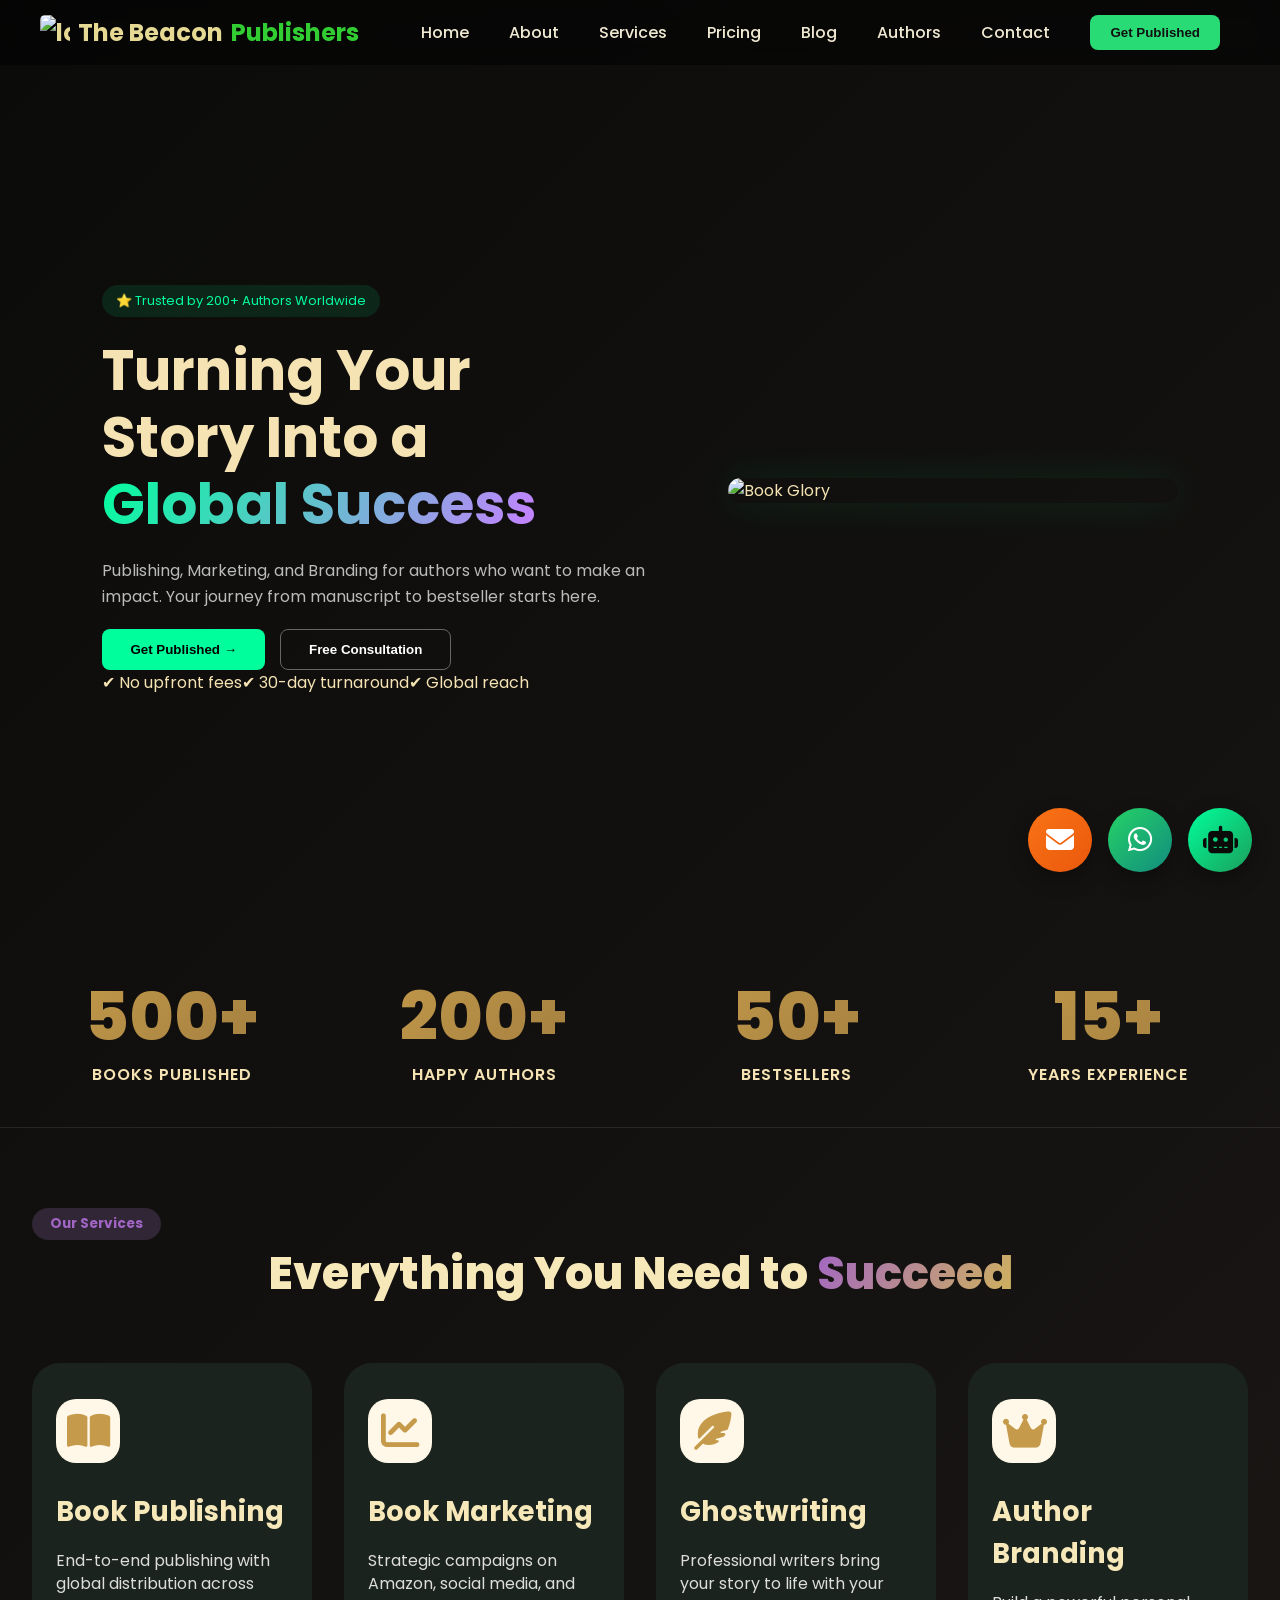
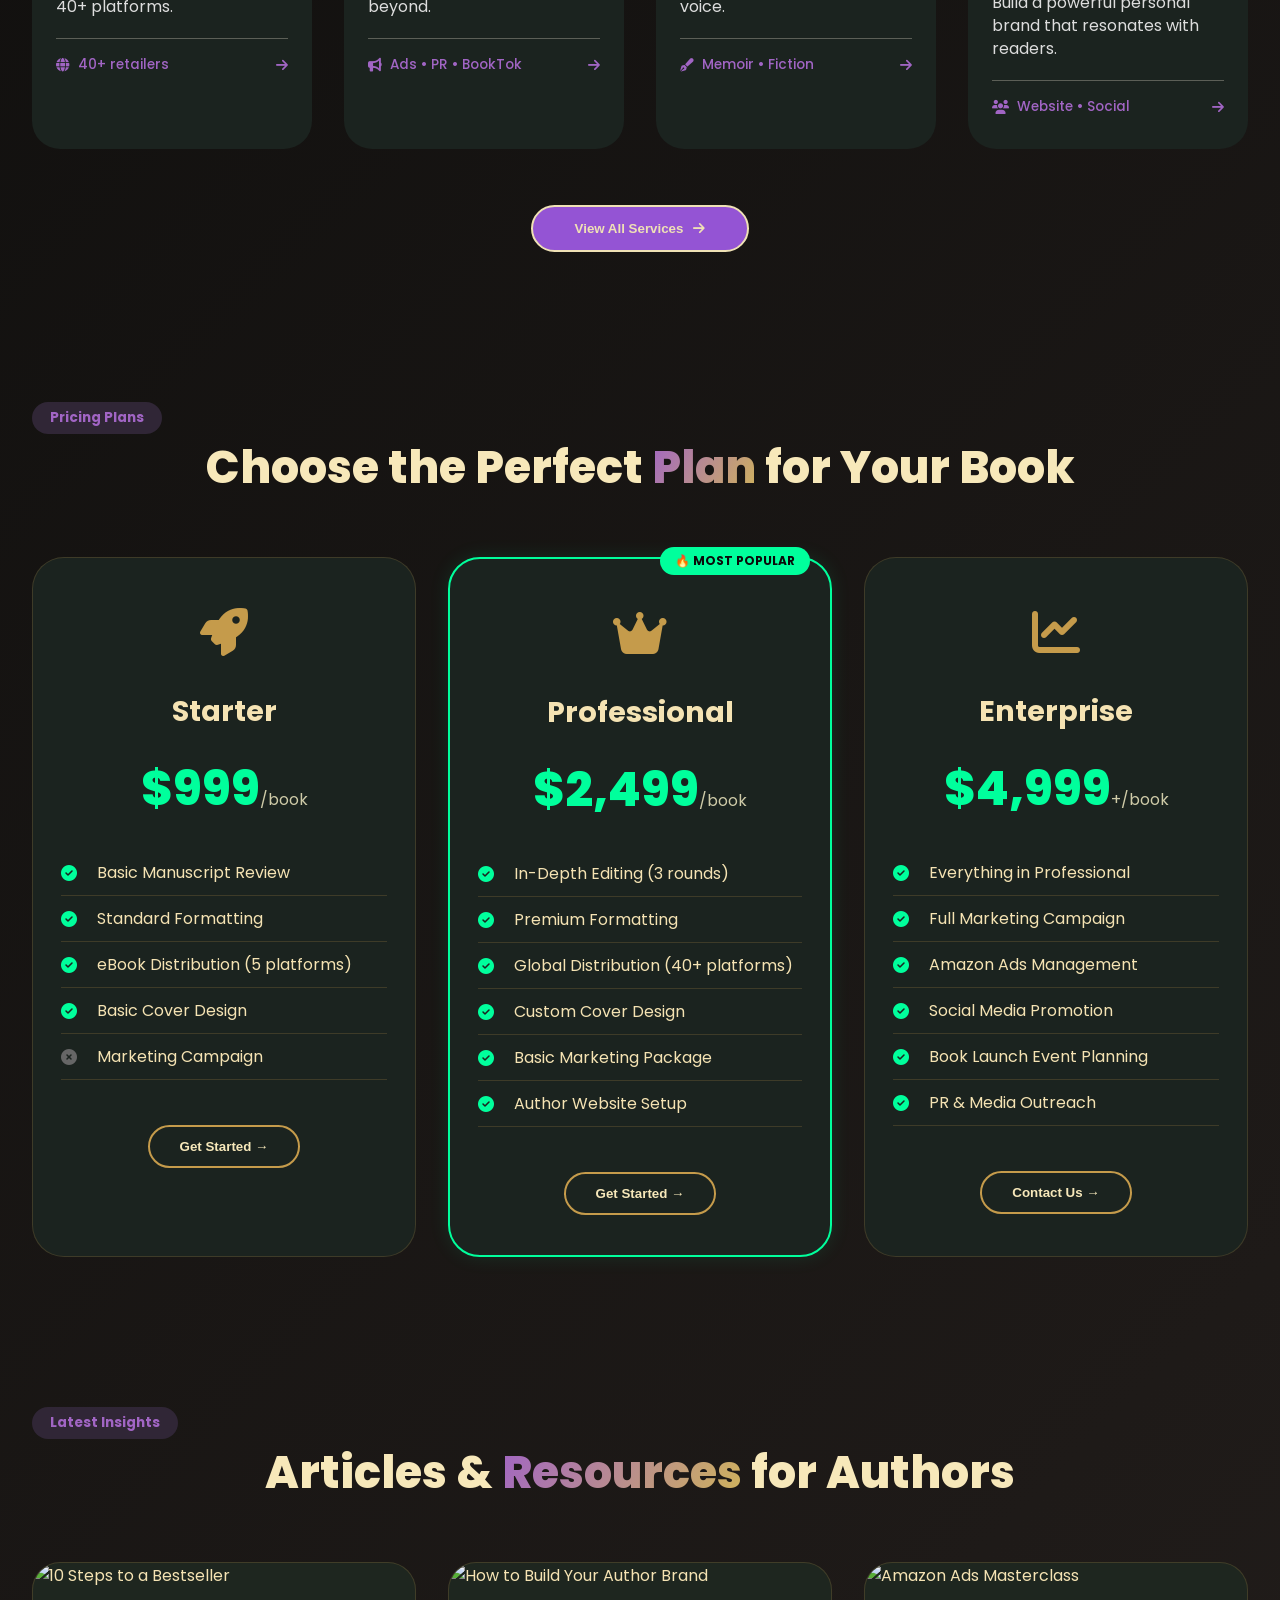
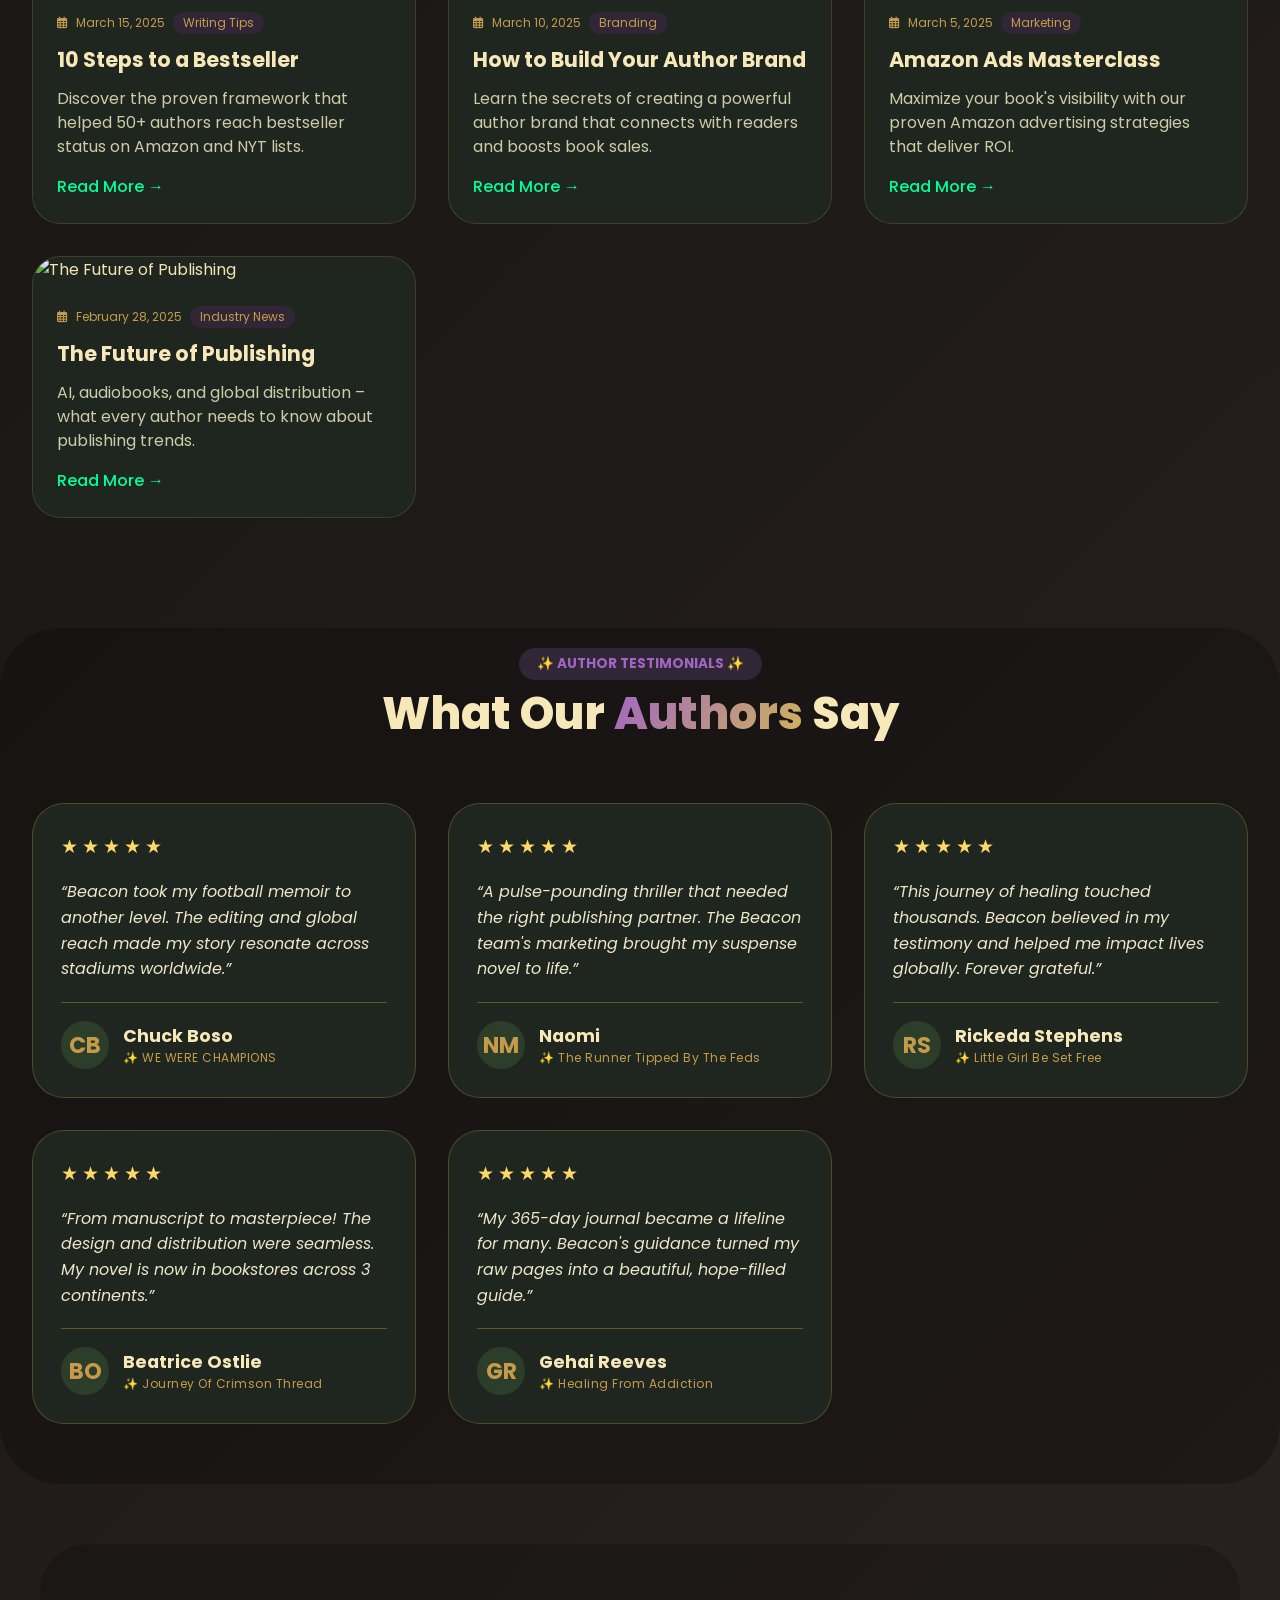
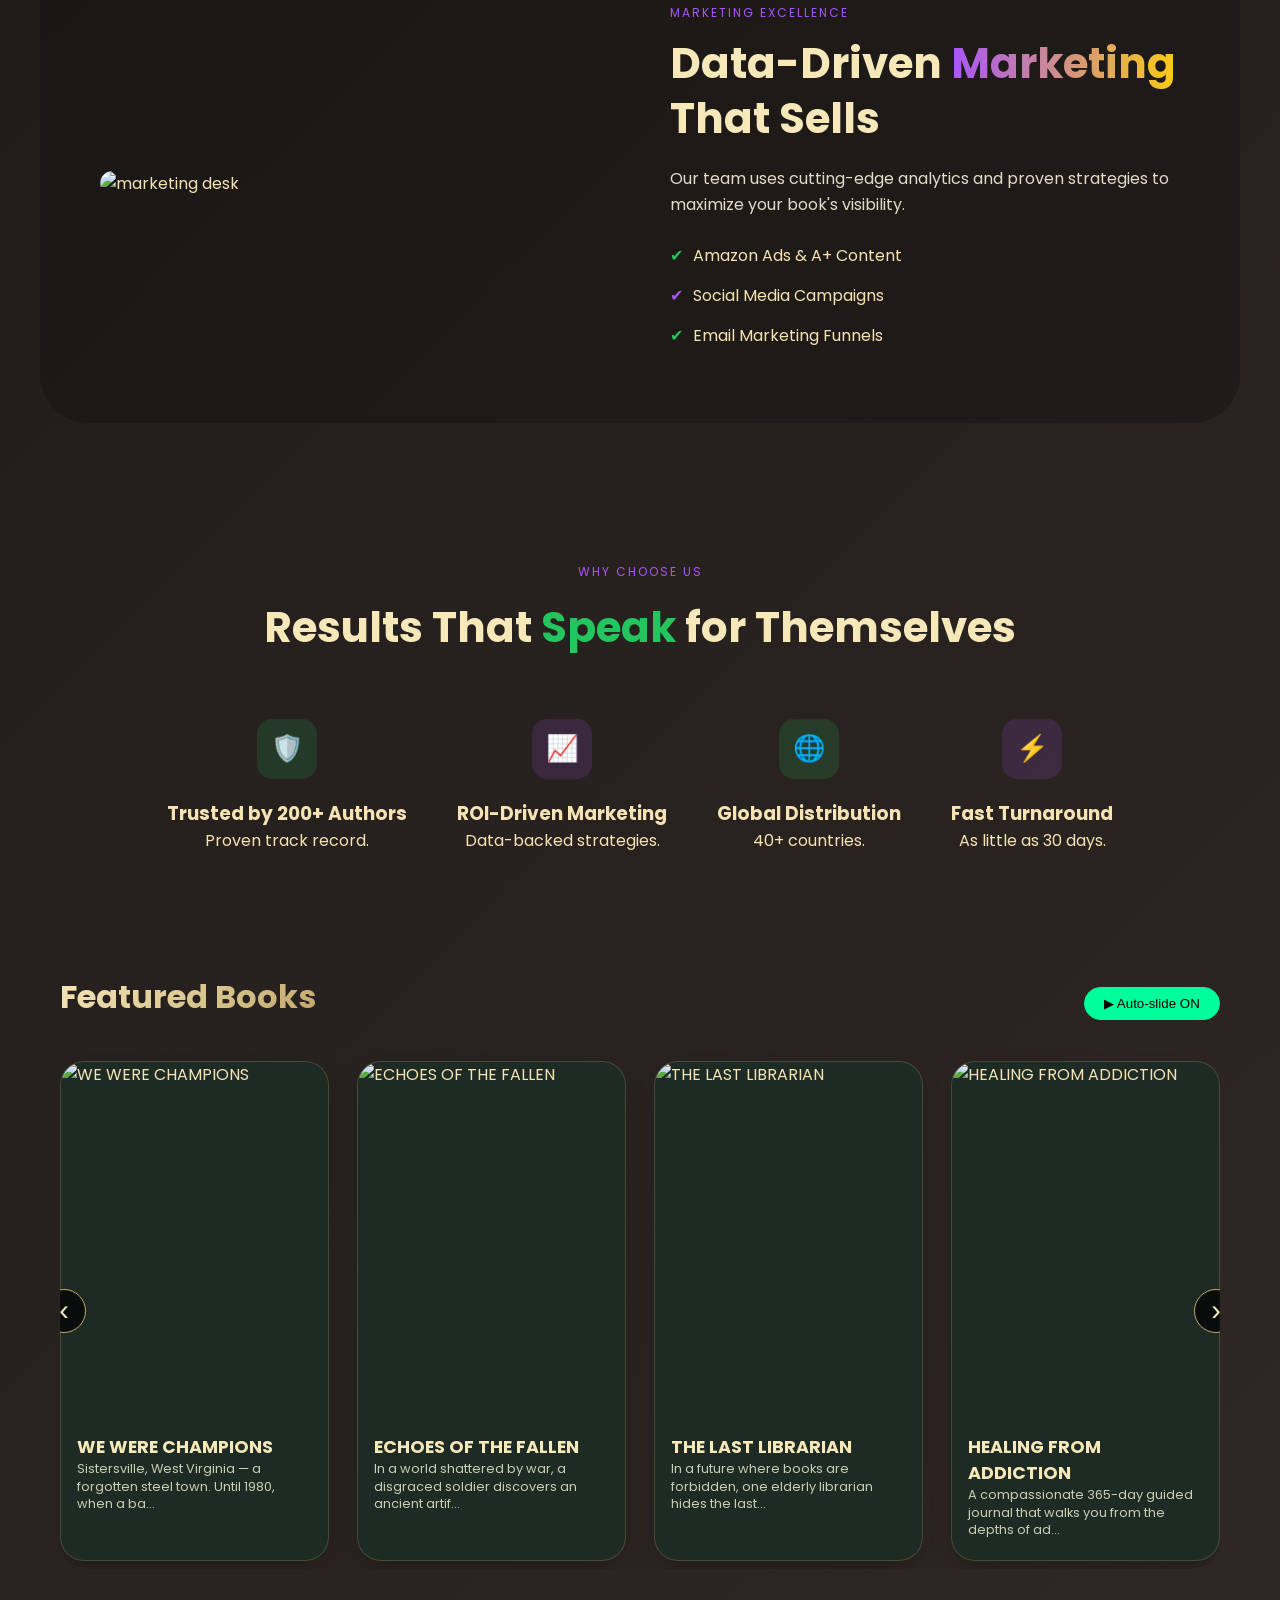
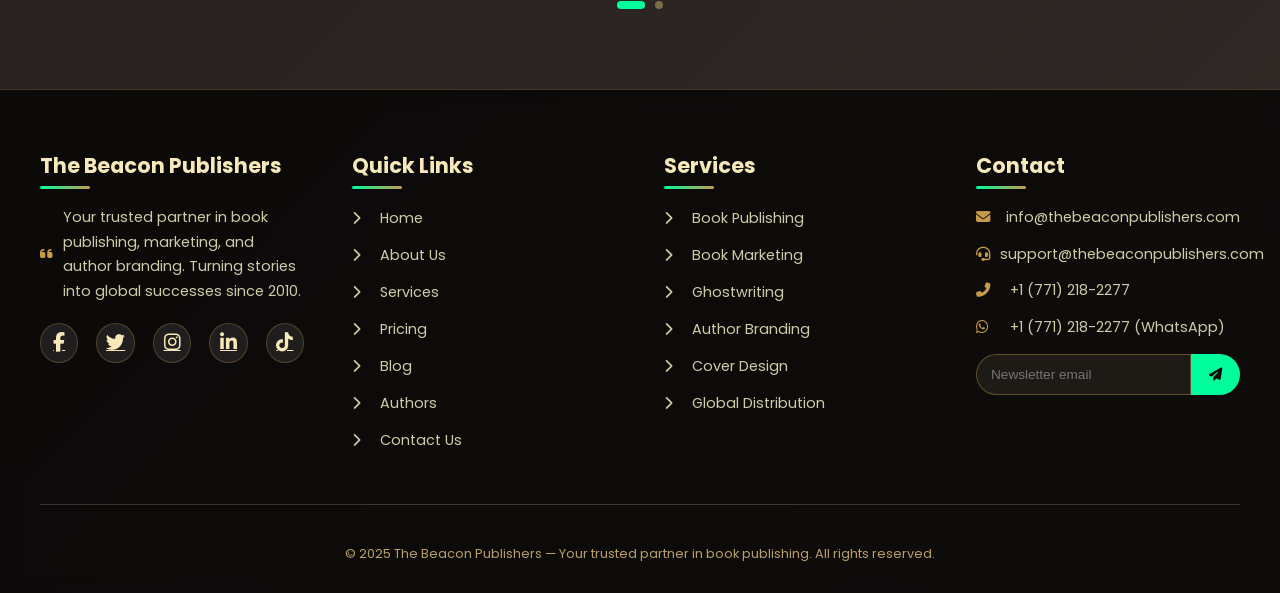
==== commit 1e2c3846: "Update" ====
--- a/index.html
+++ b/index.html
@@ -1,258 +1,1910 @@
 <!DOCTYPE html>
 <html lang="en">
+
 <head>
-  <meta charset="UTF-8">
-  <meta name="viewport" content="width=device-width, initial-scale=1.0">
-  <title>The Beacon Publishers</title>
-  <link rel="stylesheet" href="style.css">
-  <link href="https://fonts.googleapis.com/css2?family=Poppins:wght@300;400;600;700&display=swap" rel="stylesheet">
+    <meta charset="UTF-8">
+    <meta name="viewport" content="width=device-width, initial-scale=1.0, user-scalable=yes">
+    <title>The Beacon Publishers — Premium Books & Author Voices</title>
+    <link
+        href="https://fonts.googleapis.com/css2?family=Poppins:wght@300;400;600;700;800&family=Inter:opsz,wght@14..32,400;14..32,500;14..32,600;14..32,700&display=swap"
+        rel="stylesheet">
+    <link rel="stylesheet" href="https://cdnjs.cloudflare.com/ajax/libs/font-awesome/6.4.0/css/all.min.css">
+    <style>
+        * {
+            margin: 0;
+            padding: 0;
+            box-sizing: border-box;
+        }
+
+        body {
+            font-family: 'Poppins', sans-serif;
+            background: linear-gradient(135deg, #0B0B0A, #312926);
+            color: #f5e3b3;
+            overflow-x: hidden;
+            scroll-behavior: smooth;
+        }
+
+        nav {
+            width: 100%;
+            display: flex;
+            justify-content: space-between;
+            align-items: center;
+            padding: 15px 40px;
+            background: rgba(0, 0, 0, 0.5);
+            backdrop-filter: blur(10px);
+            position: fixed;
+            top: 0;
+            z-index: 1000;
+        }
+
+        .logo {
+            display: flex;
+            align-items: center;
+            gap: 8px;
+            font-size: 1.5rem;
+            font-weight: 700;
+            color: #e6d993;
+            white-space: nowrap;
+        }
+
+        .logo span {
+            color: limegreen;
+        }
+
+        .logo img {
+            width: 30px;
+            border-radius: 5px;
+        }
+
+        .nav-links {
+            display: flex;
+            list-style: none;
+            align-items: center;
+        }
+
+        .nav-links li {
+            margin: 0 20px;
+        }
+
+        .nav-links li a {
+            text-decoration: none;
+            color: #f0e9d2;
+            font-weight: 500;
+            transition: color 0.3s;
+            cursor: pointer;
+        }
+
+        .nav-links li a:hover {
+            color: #78f17d;
+        }
+
+        .btn-nav {
+            background-color: #29db74;
+            color: #111;
+            padding: 10px 20px;
+            border-radius: 8px;
+            border: none;
+            font-weight: 600;
+            cursor: pointer;
+            transition: all 0.3s ease;
+        }
+
+        .btn-nav:hover {
+            background-color: #20b860;
+            transform: scale(1.05);
+        }
+
+        .menu-toggle {
+            display: none;
+            flex-direction: column;
+            cursor: pointer;
+        }
+
+        .menu-toggle span {
+            height: 3px;
+            width: 25px;
+            background: #fff;
+            margin: 4px 0;
+            border-radius: 5px;
+            transition: 0.3s;
+        }
+
+        @media (max-width: 768px) {
+            .nav-links {
+                position: fixed;
+                top: 70px;
+                right: -100%;
+                flex-direction: column;
+                background: rgba(0, 0, 0, 0.95);
+                backdrop-filter: blur(12px);
+                width: 260px;
+                border-radius: 20px;
+                padding: 30px 25px;
+                row-gap: 20px;
+                transition: 0.3s ease-in-out;
+                z-index: 999;
+            }
+
+            .nav-links.active {
+                right: 20px;
+            }
+
+            .menu-toggle {
+                display: flex;
+            }
+
+            .logo {
+                font-size: 1.2rem;
+            }
+        }
+
+        .hero {
+            display: flex;
+            align-items: center;
+            justify-content: space-between;
+            padding: 140px 8% 60px;
+            min-height: 100vh;
+        }
+
+        .hero-content {
+            max-width: 600px;
+        }
+
+        .badge {
+            display: inline-block;
+            padding: 6px 14px;
+            border-radius: 20px;
+            background: rgba(0, 255, 150, 0.1);
+            color: #00ff9c;
+            font-size: 13px;
+            margin-bottom: 20px;
+        }
+
+        .hero h1 {
+            font-size: 56px;
+            line-height: 1.2;
+            font-weight: 700;
+        }
+
+        .hero h1 span.green {
+            color: #00ff9c;
+        }
+
+        /* GRADIENT STYLING FOR "Global Success" as requested */
+        .hero h1 .gradient-text {
+            background: linear-gradient(120deg, #00ff9c, #c084fc, #facc15);
+            background-size: 200% auto;
+            -webkit-background-clip: text;
+            background-clip: text;
+            color: transparent;
+            animation: shimmer 4s ease infinite;
+        }
+
+        @keyframes shimmer {
+            0% {
+                background-position: 0% 50%;
+            }
+            50% {
+                background-position: 100% 50%;
+            }
+            100% {
+                background-position: 0% 50%;
+            }
+        }
+
+        .hero p {
+            margin: 20px 0;
+            color: #bbb;
+            font-size: 16px;
+            line-height: 1.6;
+        }
+
+        .buttons {
+            display: flex;
+            gap: 15px;
+            margin-top: 20px;
+            flex-wrap: wrap;
+        }
+
+        .btn-primary {
+            background: #00ff9c;
+            color: black;
+            border: none;
+            padding: 12px 28px;
+            border-radius: 8px;
+            font-weight: 600;
+            cursor: pointer;
+            transition: 0.3s;
+        }
+
+        .btn-primary:hover {
+            transform: translateY(-3px);
+            box-shadow: 0 10px 20px rgba(0, 255, 150, 0.3);
+        }
+
+        .btn-secondary {
+            background: transparent;
+            border: 1px solid #666;
+            color: white;
+            padding: 12px 28px;
+            border-radius: 8px;
+            font-weight: 600;
+            cursor: pointer;
+            transition: 0.3s;
+        }
+
+        .btn-secondary:hover {
+            border-color: #c084fc;
+            color: #c084fc;
+        }
+
+        .hero-image {
+            width: 450px;
+            border-radius: 20px;
+            overflow: hidden;
+            box-shadow: 0 0 40px rgba(0, 255, 150, 0.1);
+        }
+
+        .hero-image img {
+            width: 100%;
+            display: block;
+        }
+
+        @media (max-width: 992px) {
+            .hero {
+                flex-direction: column;
+                text-align: center;
+                padding-top: 120px;
+            }
+
+            .hero h1 {
+                font-size: 40px;
+            }
+
+            .hero-image {
+                width: 90%;
+                margin-top: 40px;
+            }
+
+            .buttons {
+                justify-content: center;
+            }
+        }
+
+        .stats-grid {
+            display: flex;
+            flex-wrap: wrap;
+            justify-content: space-between;
+            align-items: center;
+            gap: 32px;
+            padding: 80px 0 40px;
+            border-bottom: 1px solid rgba(252, 249, 249, 0.096);
+            max-width: 1280px;
+            margin: 0 auto;
+            padding-left: 32px;
+            padding-right: 32px;
+        }
+
+        .stat-item {
+            flex: 1;
+            min-width: 150px;
+            text-align: center;
+            transition: transform 0.25s;
+        }
+
+        .stat-item:hover {
+            transform: translateY(-6px);
+        }
+
+        .stat-number {
+            font-size: 4.2rem;
+            font-weight: 800;
+            background: linear-gradient(135deg, #C59B4B, #9E7B3E);
+            background-clip: text;
+            -webkit-background-clip: text;
+            color: transparent;
+            line-height: 1.1;
+        }
+
+        .stat-label {
+            font-size: 1rem;
+            font-weight: 600;
+            text-transform: uppercase;
+            letter-spacing: 1px;
+            color: #F5E3B3;
+            margin-top: 8px;
+        }
+
+        .services-section,
+        .pricing-section,
+        .blog-section {
+            padding: 80px 0 70px;
+            max-width: 1280px;
+            margin: 0 auto;
+            padding-left: 32px;
+            padding-right: 32px;
+            scroll-margin-top: 80px;
+        }
+
+        .section-tag span {
+            background: #302636;
+            color: #A165C4;
+            font-weight: 700;
+            font-size: 0.85rem;
+            padding: 6px 18px;
+            border-radius: 40px;
+            display: inline-block;
+        }
+
+        .section-title {
+            text-align: center;
+            font-size: 2.8rem;
+            font-weight: 800;
+            color: #F7E8BA;
+            margin-bottom: 56px;
+        }
+
+        .section-title span {
+            background: linear-gradient(120deg, #A165C4, #D0B45A);
+            background-clip: text;
+            -webkit-background-clip: text;
+            color: transparent;
+        }
+
+        .services-grid {
+            display: grid;
+            grid-template-columns: repeat(auto-fit, minmax(260px, 1fr));
+            gap: 32px;
+            margin-bottom: 56px;
+        }
+
+        .service-card {
+            background: #1B231F;
+            border-radius: 28px;
+            padding: 36px 24px 32px;
+            transition: all 0.35s;
+            text-align: left;
+        }
+
+        .service-card:hover {
+            transform: translateY(-10px);
+            box-shadow: 0 35px 45px -18px rgba(83, 255, 3, 0.15);
+        }
+
+        .card-icon {
+            background: #FFF7E8;
+            width: 64px;
+            height: 64px;
+            border-radius: 20px;
+            display: flex;
+            align-items: center;
+            justify-content: center;
+            margin-bottom: 28px;
+        }
+
+        .card-icon i {
+            font-size: 2.4rem;
+            color: #C59B4B;
+        }
+
+        .service-card h3 {
+            font-size: 1.7rem;
+            font-weight: 700;
+            margin-bottom: 16px;
+            color: #F7E8BA;
+        }
+
+        .service-desc {
+            color: #ddd;
+            margin-bottom: 20px;
+            line-height: 1.45;
+        }
+
+        .service-feature {
+            font-size: 0.85rem;
+            font-weight: 500;
+            color: #A165C4;
+            border-top: 1px solid rgba(240, 234, 216, 0.3);
+            padding-top: 16px;
+            display: flex;
+            align-items: center;
+            gap: 8px;
+        }
+
+        .btn-view {
+            background: #9454D4;
+            border: 2px solid #EFE1B5;
+            color: #EFE1B5;
+            padding: 14px 42px;
+            border-radius: 50px;
+            cursor: pointer;
+            font-weight: 700;
+            display: inline-flex;
+            align-items: center;
+            gap: 10px;
+            transition: 0.3s;
+        }
+
+        .btn-view:hover {
+            background: #EFE1B5;
+            color: #9454D4;
+            transform: scale(1.02);
+        }
+
+        .view-all-wrapper {
+            text-align: center;
+        }
+
+        /* Pricing Section Styles */
+        .pricing-grid {
+            display: grid;
+            grid-template-columns: repeat(auto-fit, minmax(300px, 1fr));
+            gap: 32px;
+            margin-top: 20px;
+        }
+
+        .pricing-card {
+            background: #1B231F;
+            border-radius: 32px;
+            padding: 40px 28px;
+            transition: all 0.35s;
+            text-align: center;
+            border: 1px solid rgba(197, 155, 75, 0.2);
+            position: relative;
+        }
+
+        .pricing-card:hover {
+            transform: translateY(-10px);
+            border-color: #C59B4B;
+            box-shadow: 0 25px 40px -15px rgba(0, 0, 0, 0.4);
+        }
+
+        .pricing-card.popular {
+            border: 2px solid #00ff9c;
+            box-shadow: 0 0 20px rgba(0, 255, 156, 0.1);
+        }
+
+        .popular-badge {
+            position: absolute;
+            top: -12px;
+            right: 20px;
+            background: #00ff9c;
+            color: #0B0B0A;
+            padding: 5px 15px;
+            border-radius: 30px;
+            font-size: 0.75rem;
+            font-weight: 700;
+        }
+
+        .pricing-icon {
+            font-size: 3rem;
+            color: #C59B4B;
+            margin-bottom: 20px;
+        }
+
+        .pricing-card h3 {
+            font-size: 1.8rem;
+            margin-bottom: 15px;
+        }
+
+        .price {
+            font-size: 3rem;
+            font-weight: 800;
+            color: #00ff9c;
+            margin: 20px 0;
+        }
+
+        .price span {
+            font-size: 1rem;
+            color: #cfcba8;
+            font-weight: 400;
+        }
+
+        .pricing-features {
+            list-style: none;
+            margin: 25px 0;
+            text-align: left;
+        }
+
+        .pricing-features li {
+            padding: 10px 0;
+            display: flex;
+            align-items: center;
+            gap: 12px;
+            border-bottom: 1px solid rgba(197, 155, 75, 0.2);
+        }
+
+        .pricing-features li i {
+            width: 24px;
+            color: #00ff9c;
+        }
+
+        .pricing-btn {
+            background: transparent;
+            border: 2px solid #C59B4B;
+            color: #F7E8BA;
+            padding: 12px 30px;
+            border-radius: 40px;
+            font-weight: 600;
+            cursor: pointer;
+            transition: 0.3s;
+            margin-top: 20px;
+        }
+
+        .pricing-btn:hover {
+            background: #C59B4B;
+            color: #0B0B0A;
+        }
+
+        /* Blog Section Styles */
+        .blog-grid {
+            display: grid;
+            grid-template-columns: repeat(auto-fit, minmax(320px, 1fr));
+            gap: 32px;
+            margin-top: 20px;
+        }
+
+        .blog-card {
+            background: #1E261F;
+            border-radius: 28px;
+            overflow: hidden;
+            transition: all 0.35s;
+            border: 1px solid rgba(197, 155, 75, 0.2);
+            cursor: pointer;
+        }
+
+        .blog-card:hover {
+            transform: translateY(-8px);
+            border-color: #C59B4B;
+        }
+
+        .blog-img {
+            width: 100%;
+            height: 220px;
+            object-fit: cover;
+        }
+
+        .blog-content {
+            padding: 24px;
+        }
+
+        .blog-date {
+            font-size: 0.75rem;
+            color: #C59B4B;
+            margin-bottom: 10px;
+            display: flex;
+            align-items: center;
+            gap: 8px;
+        }
+
+        .blog-title {
+            font-size: 1.3rem;
+            font-weight: 700;
+            margin-bottom: 12px;
+            color: #F7E8BA;
+        }
+
+        .blog-excerpt {
+            color: #cfcba8;
+            line-height: 1.5;
+            margin-bottom: 15px;
+        }
+
+        .blog-readmore {
+            color: #00ff9c;
+            text-decoration: none;
+            font-weight: 500;
+            display: inline-flex;
+            align-items: center;
+            gap: 5px;
+        }
+
+        .blog-readmore:hover {
+            gap: 10px;
+        }
+
+        .container-ext {
+            display: flex;
+            align-items: center;
+            gap: 60px;
+            padding: 60px;
+            max-width: 1200px;
+            margin: 60px auto;
+            background: rgba(0, 0, 0, 0.2);
+            border-radius: 48px;
+            flex-wrap: wrap;
+        }
+
+        .image-box {
+            flex: 1;
+            min-width: 200px;
+        }
+
+        .image-box img {
+            width: 100%;
+            border-radius: 24px;
+        }
+
+        .content {
+            flex: 1;
+        }
+
+        .tag {
+            color: #a855f7;
+            font-size: 12px;
+            letter-spacing: 2px;
+            margin-bottom: 15px;
+        }
+
+        .content h1 {
+            font-size: 42px;
+            font-weight: bold;
+            line-height: 1.3;
+            margin-bottom: 20px;
+            color: #F7E8BA;
+        }
+
+        .content h1 span {
+            background: linear-gradient(90deg, #a855f7, #facc15);
+            -webkit-background-clip: text;
+            background-clip: text;
+            color: transparent;
+        }
+
+        .desc {
+            color: #e2dcc8;
+            line-height: 1.6;
+            margin-bottom: 25px;
+        }
+
+        .list {
+            list-style: none;
+        }
+
+        .list li {
+            margin-bottom: 15px;
+            display: flex;
+            align-items: center;
+            gap: 10px;
+        }
+
+        .green-h {
+            color: #22c55e;
+        }
+
+        .purple-p {
+            color: #a855f7;
+        }
+
+        .why-section {
+            text-align: center;
+            padding: 80px 20px;
+            max-width: 1280px;
+            margin: 0 auto;
+            scroll-margin-top: 80px;
+        }
+
+        .heading {
+            font-size: 42px;
+            font-weight: 700;
+            margin-bottom: 60px;
+            color: #F7E8BA;
+        }
+
+        .heading span {
+            color: #22c55e;
+        }
+
+        .cards {
+            display: flex;
+            justify-content: center;
+            gap: 50px;
+            flex-wrap: wrap;
+        }
+
+        .card {
+            max-width: 260px;
+            text-align: center;
+        }
+
+        .icon {
+            width: 60px;
+            height: 60px;
+            margin: 0 auto 20px;
+            border-radius: 15px;
+            display: flex;
+            align-items: center;
+            justify-content: center;
+            font-size: 26px;
+        }
+
+        .green {
+            background: rgba(34, 197, 94, 0.15);
+            color: #22c55e;
+        }
+
+        .purple {
+            background: rgba(168, 85, 247, 0.15);
+            color: #a855f7;
+        }
+
+        .reviews-section {
+            max-width: 1280px;
+            margin: 40px auto 60px;
+            padding: 20px 32px 60px;
+            background: rgba(0, 0, 0, 0.25);
+            border-radius: 60px;
+        }
+
+        .reviews-grid {
+            display: grid;
+            grid-template-columns: repeat(auto-fit, minmax(300px, 1fr));
+            gap: 32px;
+            margin-top: 48px;
+        }
+
+        .review-card {
+            background: #1E261F;
+            border-radius: 32px;
+            padding: 28px;
+            transition: transform 0.3s, box-shadow 0.3s;
+            border: 1px solid rgba(197, 155, 75, 0.3);
+            backdrop-filter: blur(2px);
+        }
+
+        .review-card:hover {
+            transform: translateY(-8px);
+            box-shadow: 0 20px 30px -12px rgba(0, 0, 0, 0.5);
+            border-color: #C59B4B;
+        }
+
+        .review-stars {
+            color: #FFD966;
+            font-size: 1.2rem;
+            letter-spacing: 4px;
+            margin-bottom: 18px;
+        }
+
+        .review-text {
+            font-style: italic;
+            line-height: 1.6;
+            color: #EFE6C9;
+            margin-bottom: 20px;
+            font-size: 1rem;
+        }
+
+        .review-author-info {
+            display: flex;
+            align-items: center;
+            gap: 14px;
+            border-top: 1px solid rgba(197, 155, 75, 0.4);
+            padding-top: 18px;
+        }
+
+        .review-avatar {
+            width: 48px;
+            height: 48px;
+            border-radius: 50%;
+            background: #C59B4B;
+            display: flex;
+            align-items: center;
+            justify-content: center;
+            font-weight: bold;
+            color: #1E261F;
+            font-size: 1.4rem;
+        }
+
+        .review-name {
+            font-weight: 700;
+            color: #F7E8BA;
+            font-size: 1.1rem;
+        }
+
+        .review-book {
+            font-size: 0.75rem;
+            color: #C59B4B;
+            letter-spacing: 0.5px;
+        }
+
+        .slider-container {
+            max-width: 1200px;
+            margin: 40px auto 80px;
+            padding: 0 20px;
+            position: relative;
+            scroll-margin-top: 80px;
+        }
+
+        .slider-header {
+            display: flex;
+            justify-content: space-between;
+            align-items: baseline;
+            flex-wrap: wrap;
+            margin-bottom: 2rem;
+        }
+
+        .slider-header h2 {
+            font-size: 2rem;
+            font-weight: 700;
+            background: linear-gradient(135deg, #F7E8BA, #c0a86a);
+            background-clip: text;
+            -webkit-background-clip: text;
+            color: transparent;
+        }
+
+        .auto-toggle {
+            background: rgba(255, 255, 240, 0.1);
+            border: 1px solid #c0a86a;
+            padding: 0.5rem 1.2rem;
+            border-radius: 40px;
+            cursor: pointer;
+            color: #F7E8BA;
+            transition: 0.2s;
+        }
+
+        .auto-toggle.active {
+            background: #00ff9c;
+            color: black;
+            border-color: #00ff9c;
+        }
+
+        .slider-wrapper {
+            position: relative;
+            overflow: hidden;
+            border-radius: 28px;
+            padding: 0.5rem 0;
+        }
+
+        .slider-track {
+            display: flex;
+            gap: 1.75rem;
+            transition: transform 0.45s cubic-bezier(0.25, 0.46, 0.45, 0.94);
+            cursor: grab;
+        }
+
+        .book-card {
+            flex: 0 0 calc(25% - 1.3125rem);
+            background: #1e2a24;
+            border-radius: 1.5rem;
+            overflow: hidden;
+            box-shadow: 0 12px 28px -8px rgba(0, 0, 0, 0.3);
+            transition: all 0.3s;
+            border: 1px solid rgba(220, 200, 120, 0.2);
+            cursor: pointer;
+        }
+
+        .book-card:hover {
+            transform: translateY(-6px);
+        }
+
+        .card-img {
+            width: 100%;
+            aspect-ratio: 3/4;
+            overflow: hidden;
+        }
+
+        .card-img img {
+            width: 100%;
+            height: 100%;
+            object-fit: cover;
+            transition: transform 0.4s;
+        }
+
+        .card-content {
+            padding: 1rem 1rem 1.3rem;
+        }
+
+        .book-title {
+            font-size: 1.1rem;
+            font-weight: 700;
+            color: #f7e8ba;
+        }
+
+        .book-description {
+            font-size: 0.8rem;
+            color: #c9cfb2;
+            line-height: 1.4;
+        }
+
+        .nav-btn {
+            position: absolute;
+            top: 50%;
+            transform: translateY(-50%);
+            background: rgba(0, 0, 0, 0.7);
+            backdrop-filter: blur(8px);
+            width: 44px;
+            height: 44px;
+            border-radius: 60px;
+            display: flex;
+            align-items: center;
+            justify-content: center;
+            cursor: pointer;
+            z-index: 12;
+            color: #F7E8BA;
+            font-size: 1.8rem;
+            border: 1px solid #c0a86a;
+        }
+
+        .nav-left {
+            left: -18px;
+        }
+
+        .nav-right {
+            right: -18px;
+        }
+
+        .slider-dots {
+            display: flex;
+            justify-content: center;
+            gap: 0.6rem;
+            margin-top: 2rem;
+        }
+
+        .dot {
+            width: 8px;
+            height: 8px;
+            background: #776e4a;
+            border-radius: 20px;
+            cursor: pointer;
+        }
+
+        .dot.active {
+            width: 28px;
+            background: #00ff9c;
+        }
+
+        @media (min-width:1024px) and (max-width:1279px) {
+            .book-card {
+                flex: 0 0 calc(33.333% - 1.166rem);
+            }
+        }
+
+        @media (min-width:640px) and (max-width:1023px) {
+            .book-card {
+                flex: 0 0 calc(50% - 0.875rem);
+            }
+        }
+
+        @media (max-width:639px) {
+            .book-card {
+                flex: 0 0 100%;
+            }
+
+            .nav-left {
+                left: 4px;
+            }
+
+            .nav-right {
+                right: 4px;
+            }
+        }
+
+        .modal-overlay {
+            position: fixed;
+            top: 0;
+            left: 0;
+            width: 100%;
+            height: 100%;
+            background: rgba(0, 0, 0, 0.85);
+            backdrop-filter: blur(8px);
+            z-index: 3000;
+            display: flex;
+            align-items: center;
+            justify-content: center;
+            opacity: 0;
+            visibility: hidden;
+            transition: all 0.3s ease;
+        }
+
+        .modal-overlay.active {
+            opacity: 1;
+            visibility: visible;
+        }
+
+        .modal-content {
+            background: #1E1A16;
+            max-width: 550px;
+            width: 90%;
+            border-radius: 2rem;
+            padding: 2rem;
+            border: 1px solid #F7E8BA30;
+            box-shadow: 0 30px 40px rgba(0, 0, 0, 0.5);
+            transform: scale(0.9);
+            transition: transform 0.25s ease;
+            max-height: 85vh;
+            overflow-y: auto;
+        }
+
+        .modal-overlay.active .modal-content {
+            transform: scale(1);
+        }
+
+        .modal-header {
+            display: flex;
+            justify-content: space-between;
+            align-items: center;
+            margin-bottom: 1.5rem;
+            border-bottom: 1px solid #F7E8BA20;
+            padding-bottom: 1rem;
+        }
+
+        .modal-header h3 {
+            font-size: 1.8rem;
+            background: linear-gradient(135deg, #F7E8BA, #c0a86a);
+            background-clip: text;
+            -webkit-background-clip: text;
+            color: transparent;
+        }
+
+        .modal-close {
+            background: none;
+            border: none;
+            font-size: 2rem;
+            cursor: pointer;
+            color: #f5e3b3;
+        }
+
+        .modal-body {
+            display: flex;
+            flex-direction: column;
+            gap: 1rem;
+        }
+
+        .modal-book-img {
+            width: 100%;
+            max-height: 260px;
+            object-fit: cover;
+            border-radius: 1rem;
+            margin-bottom: 0.5rem;
+            background: #2a2a24;
+        }
+
+        .modal-author {
+            font-weight: 600;
+            color: #00ff9c;
+            font-size: 1.1rem;
+        }
+
+        .floating-actions {
+            position: fixed;
+            bottom: 28px;
+            right: 28px;
+            display: flex;
+            gap: 16px;
+            z-index: 2000;
+            align-items: flex-end;
+        }
+
+        .float-btn {
+            width: 64px;
+            height: 64px;
+            border-radius: 50%;
+            display: flex;
+            align-items: center;
+            justify-content: center;
+            cursor: pointer;
+            transition: all 0.25s ease;
+            box-shadow: 0 8px 20px rgba(0, 0, 0, 0.3);
+            border: none;
+            font-size: 28px;
+        }
+
+        .email-float {
+            background: linear-gradient(135deg, #f97316, #ea580c);
+            color: white;
+        }
+
+        .whatsapp-float {
+            background: linear-gradient(135deg, #25D366, #128C7E);
+            color: white;
+        }
+
+        .chat-float {
+            background: linear-gradient(135deg, #00ff9c, #1b9e5a);
+            color: #0B0B0A;
+        }
+
+        .chat-box {
+            position: fixed;
+            bottom: 100px;
+            right: 28px;
+            width: 360px;
+            height: 500px;
+            background: #1E1A16;
+            backdrop-filter: blur(14px);
+            border-radius: 28px;
+            box-shadow: 0 20px 35px rgba(0, 0, 0, 0.5);
+            display: flex;
+            flex-direction: column;
+            overflow: hidden;
+            transition: opacity 0.2s ease, visibility 0.2s ease, transform 0.2s ease;
+            transform: scale(0.95);
+            opacity: 0;
+            visibility: hidden;
+            pointer-events: none;
+            transform-origin: bottom right;
+            font-family: 'Inter', sans-serif;
+            z-index: 2100;
+        }
+
+        .chat-box.open {
+            transform: scale(1);
+            opacity: 1;
+            visibility: visible;
+            pointer-events: auto;
+        }
+
+        .chat-header {
+            background: #2C241A;
+            padding: 16px 20px;
+            border-bottom: 1px solid #F7E8BA30;
+            display: flex;
+            justify-content: space-between;
+            align-items: center;
+        }
+
+        .chat-header h3 {
+            font-size: 1.1rem;
+            font-weight: 600;
+            color: #F7E8BA;
+            display: flex;
+            align-items: center;
+            gap: 8px;
+        }
+
+        .close-chat {
+            background: none;
+            border: none;
+            color: #aaa;
+            font-size: 22px;
+            cursor: pointer;
+        }
+
+        .chat-messages {
+            flex: 1;
+            padding: 16px;
+            overflow-y: auto;
+            display: flex;
+            flex-direction: column;
+            gap: 12px;
+        }
+
+        .message {
+            max-width: 85%;
+            padding: 10px 14px;
+            border-radius: 20px;
+            font-size: 0.85rem;
+            line-height: 1.4;
+        }
+
+        .bot-message {
+            background: #2C2A24;
+            color: #f5e3b3;
+            align-self: flex-start;
+            border-bottom-left-radius: 4px;
+        }
+
+        .user-message {
+            background: #00ff9c;
+            color: #111;
+            align-self: flex-end;
+            border-bottom-right-radius: 4px;
+        }
+
+        .chat-input-area {
+            display: flex;
+            padding: 12px;
+            background: #0F0E0C;
+            border-top: 1px solid #F7E8BA20;
+            gap: 8px;
+        }
+
+        .chat-input-area input {
+            flex: 1;
+            background: #2C241A;
+            border: none;
+            padding: 12px 14px;
+            border-radius: 40px;
+            color: #F7E8BA;
+            font-size: 0.85rem;
+            outline: none;
+        }
+
+        .chat-input-area button {
+            background: #00ff9c;
+            border: none;
+            width: 42px;
+            border-radius: 42px;
+            color: #111;
+            font-size: 1.2rem;
+            cursor: pointer;
+        }
+
+        .footer {
+            background: rgba(0, 0, 0, 0.7);
+            backdrop-filter: blur(8px);
+            margin-top: 60px;
+            padding: 60px 40px 30px;
+            border-top: 1px solid rgba(197, 155, 75, 0.3);
+        }
+
+        .footer-container {
+            max-width: 1280px;
+            margin: 0 auto;
+            display: grid;
+            grid-template-columns: repeat(auto-fit, minmax(240px, 1fr));
+            gap: 48px;
+        }
+
+        .footer-col h3 {
+            color: #F7E8BA;
+            font-size: 1.3rem;
+            margin-bottom: 24px;
+            position: relative;
+            display: inline-block;
+        }
+
+        .footer-col h3::after {
+            content: '';
+            position: absolute;
+            bottom: -8px;
+            left: 0;
+            width: 50px;
+            height: 3px;
+            background: linear-gradient(90deg, #00ff9c, #C59B4B);
+            border-radius: 3px;
+        }
+
+        .footer-col p {
+            color: #cfcba8;
+            line-height: 1.7;
+            margin-bottom: 12px;
+            font-size: 0.9rem;
+            display: flex;
+            align-items: center;
+            gap: 10px;
+        }
+
+        .footer-col p i {
+            width: 24px;
+            color: #C59B4B;
+        }
+
+        .footer-links {
+            list-style: none;
+        }
+
+        .footer-links li {
+            margin-bottom: 12px;
+        }
+
+        .footer-links a {
+            color: #cfcba8;
+            text-decoration: none;
+            transition: all 0.3s;
+            display: inline-flex;
+            align-items: center;
+            gap: 8px;
+            font-size: 0.9rem;
+            cursor: pointer;
+        }
+
+        .footer-links a:hover {
+            color: #00ff9c;
+            transform: translateX(5px);
+        }
+
+        .footer-links i {
+            width: 20px;
+            font-size: 0.85rem;
+        }
+
+        .social-icons {
+            display: flex;
+            gap: 18px;
+            margin-top: 20px;
+        }
+
+        .social-icons a {
+            width: 40px;
+            height: 40px;
+            border-radius: 50%;
+            background: rgba(255, 255, 255, 0.08);
+            display: flex;
+            align-items: center;
+            justify-content: center;
+            color: #F7E8BA;
+            font-size: 1.2rem;
+            transition: all 0.3s;
+            border: 1px solid rgba(197, 155, 75, 0.3);
+            cursor: pointer;
+        }
+
+        .social-icons a:hover {
+            background: #00ff9c;
+            color: #0B0B0A;
+            transform: translateY(-3px);
+            border-color: #00ff9c;
+        }
+
+        .newsletter-form {
+            display: flex;
+            margin-top: 15px;
+        }
+
+        .newsletter-form input {
+            flex: 1;
+            background: #1E1A16;
+            border: 1px solid rgba(197, 155, 75, 0.4);
+            padding: 12px 14px;
+            border-radius: 40px 0 0 40px;
+            color: #F7E8BA;
+            font-size: 0.85rem;
+            outline: none;
+        }
+
+        .newsletter-form button {
+            background: #00ff9c;
+            border: none;
+            padding: 0 18px;
+            border-radius: 0 40px 40px 0;
+            color: #0B0B0A;
+            font-weight: bold;
+            cursor: pointer;
+            transition: 0.3s;
+        }
+
+        .newsletter-form button:hover {
+            background: #c0ff80;
+        }
+
+        .footer-bottom {
+            text-align: center;
+            padding-top: 40px;
+            margin-top: 40px;
+            border-top: 1px solid rgba(240, 230, 180, 0.2);
+            font-size: 0.8rem;
+            color: #b89f6a;
+        }
+
+        @media (max-width: 768px) {
+            .footer {
+                padding: 40px 24px 25px;
+            }
+
+            .footer-container {
+                gap: 32px;
+            }
+        }
+
+        @media (max-width: 480px) {
+            .chat-box {
+                width: 95%;
+                height: 80vh;
+                right: 2.5%;
+                bottom: 90px;
+                border-radius: 20px;
+            }
+
+            .chat-header {
+                border-radius: 20px 20px 0 0;
+            }
+
+            .floating-actions {
+                right: 16px;
+                bottom: 16px;
+                gap: 12px;
+            }
+
+            .float-btn {
+                width: 55px;
+                height: 55px;
+                font-size: 22px;
+            }
+        }
+
+        /* Typing indicator animation */
+        .typing-indicator {
+            display: inline-flex;
+            gap: 4px;
+            background: #2C2A24;
+            padding: 10px 14px;
+            border-radius: 20px;
+            align-self: flex-start;
+        }
+
+        .typing-indicator span {
+            width: 8px;
+            height: 8px;
+            background: #C59B4B;
+            border-radius: 50%;
+            display: inline-block;
+            animation: bounce 1.2s infinite ease-in-out;
+        }
+
+        .typing-indicator span:nth-child(2) {
+            animation-delay: 0.15s;
+        }
+
+        .typing-indicator span:nth-child(3) {
+            animation-delay: 0.3s;
+        }
+
+        @keyframes bounce {
+            0%, 60%, 100% {
+                transform: translateY(0);
+                opacity: 0.5;
+            }
+            30% {
+                transform: translateY(-6px);
+                opacity: 1;
+            }
+        }
+    </style>
 </head>
+
 <body>
-  <nav>
-    <div class="logo"> <img src="images/logo-BXmq6Yx6.png" alt="">The Beacon <span>Publishers</span></div>
-    <ul class="nav-links" id="navLinks">
-      <li><a href="index.html">Home</a></li>
-      <li><a href="about/about.html">About</a></li>
-      <li><a href="#services">Services</a></li>
-      <li><a href="#pricing">Pricing</a></li>
-      <li><a href="#blog">Blog</a></li>
-      <li><a href="#authors">Authors</a></li>
-      <li><a href="#contact">Contact</a></li>
-      <li><button class="btn">Get Published</button></li>
-    </ul>
-    <div class="menu-toggle" id="menuToggle">
-      <span></span>
-      <span></span>
-      <span></span>
+    <nav>
+        <div class="logo"> <img src="assets/logo-BXmq6Yx6.png" alt="logo"> The Beacon
+            <span>Publishers</span></div>
+        <ul class="nav-links" id="navLinks">
+            <li><a href="#home" data-nav="home">Home</a></li>
+            <li><a href="#about">About</a></li>
+            <li><a href="#services">Services</a></li>
+            <li><a href="#pricing">Pricing</a></li>
+            <li><a href="#blog">Blog</a></li>
+            <li><a href="#authors">Authors</a></li>
+            <li><a href="#contact">Contact</a></li>
+            <li><button class="btn-nav" id="getPublishedBtn">Get Published</button></li>
+        </ul>
+        <div class="menu-toggle" id="menuToggle"><span></span><span></span><span></span></div>
+    </nav>
+
+    <section id="home" class="hero">
+        <div class="hero-content">
+            <div class="badge">⭐ Trusted by 200+ Authors Worldwide</div>
+            <h1>Turning Your <br> Story Into a <br><span class="gradient-text">Global Success</span>
+            </h1>
+            <p>Publishing, Marketing, and Branding for authors who want to make an impact. Your journey from manuscript
+                to bestseller starts here.</p>
+            <div class="buttons"><button class="btn-primary">Get Published →</button><button class="btn-secondary">Free
+                    Consultation</button></div>
+            <div class="features"><span>✔ No upfront fees</span><span>✔ 30-day turnaround</span><span>✔ Global
+                    reach</span></div>
+        </div>
+        <div class="hero-image"><img src="assets/hero-book-70Z0xyNJ.jpg"
+                alt="Book Glory"></div>
+    </section>
+
+    <div class="stats-grid">
+        <div class="stat-item">
+            <div class="stat-number">500+</div>
+            <div class="stat-label">Books Published</div>
+        </div>
+        <div class="stat-item">
+            <div class="stat-number">200+</div>
+            <div class="stat-label">Happy Authors</div>
+        </div>
+        <div class="stat-item">
+            <div class="stat-number">50+</div>
+            <div class="stat-label">Bestsellers</div>
+        </div>
+        <div class="stat-item">
+            <div class="stat-number">15+</div>
+            <div class="stat-label">Years Experience</div>
+        </div>
     </div>
-  </nav>
-
-  <section class="hero">
-
-  <!-- Left Side -->
-  <div class="hero-content">
-    <div class="badge">⭐ Trusted by 200+ Authors Worldwide</div>
-
-    <h1>
-      Turning Your <br>
-      Story Into a <br>
-      <span class="green-h">Global</span>
-      <span class="purple-h">Success</span>
-    </h1>
-
-    <p>
-      Publishing, Marketing, and Branding for authors who want to make an impact.
-      Your journey from manuscript to bestseller starts here.
-    </p>
-
-    <div class="buttons">
-      <button class="btn btn-primary">Get Published →</button>
-      <button class="btn btn-secondary">Free Consultation</button>
+
+    <div class="services-section" id="services">
+        <div class="section-tag"><span>Our Services</span></div>
+        <div class="section-title">Everything You Need to <span>Succeed</span></div>
+        <div class="services-grid">
+            <div class="service-card">
+                <div class="card-icon"><i class="fas fa-book-open"></i></div>
+                <h3>Book Publishing</h3>
+                <div class="service-desc">End-to-end publishing with global distribution across 40+ platforms.</div>
+                <div class="service-feature"><i class="fas fa-globe"></i><span>40+ retailers</span><i
+                        class="fas fa-arrow-right" style="margin-left:auto;"></i></div>
+            </div>
+            <div class="service-card">
+                <div class="card-icon"><i class="fas fa-chart-line"></i></div>
+                <h3>Book Marketing</h3>
+                <div class="service-desc">Strategic campaigns on Amazon, social media, and beyond.</div>
+                <div class="service-feature"><i class="fas fa-bullhorn"></i><span>Ads • PR • BookTok</span><i
+                        class="fas fa-arrow-right" style="margin-left:auto;"></i></div>
+            </div>
+            <div class="service-card">
+                <div class="card-icon"><i class="fas fa-feather-alt"></i></div>
+                <h3>Ghostwriting</h3>
+                <div class="service-desc">Professional writers bring your story to life with your voice.</div>
+                <div class="service-feature"><i class="fas fa-pen-fancy"></i><span>Memoir • Fiction</span><i
+                        class="fas fa-arrow-right" style="margin-left:auto;"></i></div>
+            </div>
+            <div class="service-card">
+                <div class="card-icon"><i class="fas fa-crown"></i></div>
+                <h3>Author Branding</h3>
+                <div class="service-desc">Build a powerful personal brand that resonates with readers.</div>
+                <div class="service-feature"><i class="fas fa-users"></i><span>Website • Social</span><i
+                        class="fas fa-arrow-right" style="margin-left:auto;"></i></div>
+            </div>
+        </div>
+        <div class="view-all-wrapper"><button class="btn-view" id="viewAllBtn">View All Services <i
+                    class="fas fa-arrow-right"></i></button></div>
     </div>
 
-    <div class="features">
-      <span>✔ No upfront fees</span>
-      <span>✔ 30-day turnaround</span>
-      <span>✔ Global reach</span>
+    <!-- PRICING SECTION -->
+    <div class="pricing-section" id="pricing">
+        <div class="section-tag"><span>Pricing Plans</span></div>
+        <div class="section-title">Choose the Perfect <span>Plan</span> for Your Book</div>
+        <div class="pricing-grid">
+            <div class="pricing-card">
+                <div class="pricing-icon"><i class="fas fa-rocket"></i></div>
+                <h3>Starter</h3>
+                <div class="price">$999<span>/book</span></div>
+                <ul class="pricing-features">
+                    <li><i class="fas fa-check-circle"></i> Basic Manuscript Review</li>
+                    <li><i class="fas fa-check-circle"></i> Standard Formatting</li>
+                    <li><i class="fas fa-check-circle"></i> eBook Distribution (5 platforms)</li>
+                    <li><i class="fas fa-check-circle"></i> Basic Cover Design</li>
+                    <li><i class="fas fa-times-circle" style="color:#666;"></i> Marketing Campaign</li>
+                </ul><button class="pricing-btn" onclick="contactPricing('Starter')">Get Started →</button>
+            </div>
+            <div class="pricing-card popular">
+                <div class="popular-badge">🔥 MOST POPULAR</div>
+                <div class="pricing-icon"><i class="fas fa-crown"></i></div>
+                <h3>Professional</h3>
+                <div class="price">$2,499<span>/book</span></div>
+                <ul class="pricing-features">
+                    <li><i class="fas fa-check-circle"></i> In-Depth Editing (3 rounds)</li>
+                    <li><i class="fas fa-check-circle"></i> Premium Formatting</li>
+                    <li><i class="fas fa-check-circle"></i> Global Distribution (40+ platforms)</li>
+                    <li><i class="fas fa-check-circle"></i> Custom Cover Design</li>
+                    <li><i class="fas fa-check-circle"></i> Basic Marketing Package</li>
+                    <li><i class="fas fa-check-circle"></i> Author Website Setup</li>
+                </ul><button class="pricing-btn" onclick="contactPricing('Professional')">Get Started →</button>
+            </div>
+            <div class="pricing-card">
+                <div class="pricing-icon"><i class="fas fa-chart-line"></i></div>
+                <h3>Enterprise</h3>
+                <div class="price">$4,999<span>+/book</span></div>
+                <ul class="pricing-features">
+                    <li><i class="fas fa-check-circle"></i> Everything in Professional</li>
+                    <li><i class="fas fa-check-circle"></i> Full Marketing Campaign</li>
+                    <li><i class="fas fa-check-circle"></i> Amazon Ads Management</li>
+                    <li><i class="fas fa-check-circle"></i> Social Media Promotion</li>
+                    <li><i class="fas fa-check-circle"></i> Book Launch Event Planning</li>
+                    <li><i class="fas fa-check-circle"></i> PR & Media Outreach</li>
+                </ul><button class="pricing-btn" onclick="contactPricing('Enterprise')">Contact Us →</button>
+            </div>
+        </div>
     </div>
-  </div>
-
-  <!-- Right Side -->
-  <div class="hero-image">
-    <img src="images/hero-book-70Z0xyNJ.jpg" alt="Book Image">
-  </div>
-
-</section>
-
-
-
-<div class="container">
-  <!-- STATS SECTION: 500+ Books Published, 200+ Happy Authors, 50+ Bestsellers, 15+ Years Experience -->
-  <div class="stats-grid fade-up">
-    <div class="stat-item">
-      <div class="stat-number">500+</div>
-      <div class="stat-label">Books Published</div>
+
+    <!-- BLOG SECTION -->
+    <div class="blog-section" id="blog">
+        <div class="section-tag"><span>Latest Insights</span></div>
+        <div class="section-title">Articles & <span>Resources</span> for Authors</div>
+        <div class="blog-grid" id="blogGrid"></div>
     </div>
-    <div class="stat-item">
-      <div class="stat-number">200+</div>
-      <div class="stat-label">Happy Authors</div>
+
+    <div class="reviews-section" id="authors">
+        <div class="section-tag" style="text-align: center;"><span>✨ AUTHOR TESTIMONIALS ✨</span></div>
+        <div class="section-title">What Our <span>Authors</span> Say</div>
+        <div class="reviews-grid" id="reviewsGrid"></div>
     </div>
-    <div class="stat-item">
-      <div class="stat-number">50+</div>
-      <div class="stat-label">Bestsellers</div>
+
+    <div class="container-ext">
+        <div class="image-box"><img src="assets/marketing-desk-4Cx4Fak3.jpg"
+                alt="marketing desk"></div>
+        <div class="content">
+            <p class="tag">MARKETING EXCELLENCE</p>
+            <h1>Data-Driven <span>Marketing</span> That Sells</h1>
+            <p class="desc">Our team uses cutting-edge analytics and proven strategies to maximize your book's
+                visibility.</p>
+            <ul class="list">
+                <li><span class="green-h">✔</span> Amazon Ads & A+ Content</li>
+                <li><span class="purple-p">✔</span> Social Media Campaigns</li>
+                <li><span class="green-h">✔</span> Email Marketing Funnels</li>
+            </ul>
+        </div>
     </div>
-    <div class="stat-item">
-      <div class="stat-number">15+</div>
-      <div class="stat-label">Years Experience</div>
+
+    <div class="why-section" id="about">
+        <p class="tag">WHY CHOOSE US</p>
+        <h2 class="heading">Results That <span>Speak</span> for Themselves</h2>
+        <div class="cards">
+            <div class="card">
+                <div class="icon green">🛡️</div>
+                <h3>Trusted by 200+ Authors</h3>
+                <p>Proven track record.</p>
+            </div>
+            <div class="card">
+                <div class="icon purple">📈</div>
+                <h3>ROI-Driven Marketing</h3>
+                <p>Data-backed strategies.</p>
+            </div>
+            <div class="card">
+                <div class="icon green">🌐</div>
+                <h3>Global Distribution</h3>
+                <p>40+ countries.</p>
+            </div>
+            <div class="card">
+                <div class="icon purple">⚡</div>
+                <h3>Fast Turnaround</h3>
+                <p>As little as 30 days.</p>
+            </div>
+        </div>
     </div>
-  </div>
-
-  <!-- OUR SERVICES SECTION -->
-  <div class="services-section">
-    <div class="section-tag fade-up">
-      <span>Our Services</span>
+
+    <div class="slider-container">
+        <div class="slider-header">
+            <h2>Featured <span>Books</span></h2><button class="auto-toggle" id="autoToggleBtn">▶ Auto-slide ON</button>
+        </div>
+        <div class="slider-wrapper">
+            <div class="slider-track" id="sliderTrack"></div><button class="nav-btn nav-left"
+                id="prevBtn">‹</button><button class="nav-btn nav-right" id="nextBtn">›</button>
+        </div>
+        <div class="slider-dots" id="dotsContainer"></div>
     </div>
-    <div class="section-title fade-up">
-      Everything You Need to <span>Succeed</span>
+
+    <!-- Footer -->
+    <footer class="footer" id="contact">
+        <div class="footer-container">
+            <div class="footer-col">
+                <h3>The Beacon Publishers</h3>
+                <p><i class="fas fa-quote-left"></i> Your trusted partner in book publishing, marketing, and author
+                    branding. Turning stories into global successes since 2010.</p>
+                <div class="social-icons"><a href="#"><i class="fab fa-facebook-f"></i></a><a href="#"><i
+                            class="fab fa-twitter"></i></a><a href="#"><i class="fab fa-instagram"></i></a><a
+                        href="#"><i class="fab fa-linkedin-in"></i></a><a href="#"><i class="fab fa-tiktok"></i></a>
+                </div>
+            </div>
+            <div class="footer-col">
+                <h3>Quick Links</h3>
+                <ul class="footer-links">
+                    <li><a href="#home"><i class="fas fa-chevron-right"></i> Home</a></li>
+                    <li><a href="#about"><i class="fas fa-chevron-right"></i> About Us</a></li>
+                    <li><a href="#services"><i class="fas fa-chevron-right"></i> Services</a></li>
+                    <li><a href="#pricing"><i class="fas fa-chevron-right"></i> Pricing</a></li>
+                    <li><a href="#blog"><i class="fas fa-chevron-right"></i> Blog</a></li>
+                    <li><a href="#authors"><i class="fas fa-chevron-right"></i> Authors</a></li>
+                    <li><a href="#contact"><i class="fas fa-chevron-right"></i> Contact Us</a></li>
+                </ul>
+            </div>
+            <div class="footer-col">
+                <h3>Services</h3>
+                <ul class="footer-links">
+                    <li><a href="#services"><i class="fas fa-chevron-right"></i> Book Publishing</a></li>
+                    <li><a href="#services"><i class="fas fa-chevron-right"></i> Book Marketing</a></li>
+                    <li><a href="#services"><i class="fas fa-chevron-right"></i> Ghostwriting</a></li>
+                    <li><a href="#services"><i class="fas fa-chevron-right"></i> Author Branding</a></li>
+                    <li><a href="#services"><i class="fas fa-chevron-right"></i> Cover Design</a></li>
+                    <li><a href="#services"><i class="fas fa-chevron-right"></i> Global Distribution</a></li>
+                </ul>
+            </div>
+            <div class="footer-col">
+                <h3>Contact</h3>
+                <p><i class="fas fa-envelope"></i> info@thebeaconpublishers.com</p>
+                <p><i class="fas fa-headset"></i> support@thebeaconpublishers.com</p>
+                <p><i class="fas fa-phone-alt"></i> +1 (771) 218-2277</p>
+                <p><i class="fab fa-whatsapp"></i> +1 (771) 218-2277 (WhatsApp)</p>
+                <div class="newsletter-form"><input type="email" placeholder="Newsletter email" id="newsEmail"><button
+                        id="newsSubBtn"><i class="fas fa-paper-plane"></i></button></div>
+            </div>
+        </div>
+        <div class="footer-bottom">
+            <p>© 2025 The Beacon Publishers — Your trusted partner in book publishing. All rights reserved.</p>
+        </div>
+    </footer>
+
+    <!-- Modal Overlay for Books -->
+    <div class="modal-overlay" id="bookModal">
+        <div class="modal-content">
+            <div class="modal-header">
+                <h3 id="modalBookTitle">Book Title</h3><button class="modal-close" id="closeModalBtn">&times;</button>
+            </div>
+            <div class="modal-body"><img class="modal-book-img" id="modalBookImg" alt="book cover">
+                <p><strong>Author:</strong> <span id="modalAuthor" class="modal-author"></span></p>
+                <p><strong>📖 Genre:</strong> <span id="modalGenre"></span></p>
+                <p><strong>🏆 Accolade:</strong> <span id="modalRank"></span></p>
+                <p><strong>✨ Full Story / Synopsis:</strong></p>
+                <p class="modal-detail" id="modalDesc"
+                    style="line-height:1.5; background:#2A241E; padding:12px; border-radius:18px;"></p>
+                <p><strong>⭐ Beacon Review:</strong> <span id="modalReview"></span></p>
+            </div>
+        </div>
     </div>
 
-    <div class="services-grid">
-      <!-- Service 1: Book Publishing -->
-      <div class="service-card fade-up">
-        <div class="card-icon">
-          <i class="fas fa-book-open"></i>
+    <!-- Floating Buttons: Email + WhatsApp + AI Chat -->
+    <div class="floating-actions">
+        <div class="float-btn email-float" id="floatingEmailBtn"><i class="fas fa-envelope"></i></div>
+        <div class="float-btn whatsapp-float" id="floatingWhatsAppBtn"><i class="fab fa-whatsapp"></i></div>
+        <div class="float-btn chat-float" id="floatingChatBtn"><i class="fas fa-robot"></i></div>
+    </div>
+    <div class="chat-box" id="chatBox">
+        <div class="chat-header">
+            <h3><i class="fas fa-comment-dots"></i> Beacon Assistant</h3><button class="close-chat"
+                id="closeChatBtn">&times;</button>
         </div>
-        <h3>Book Publishing</h3>
-        <div class="service-desc">
-          End-to-end publishing with global distribution across 40+ platforms.
+        <div class="chat-messages" id="chatMessages">
+            <div class="message bot-message">✨ Hello! I'm your Beacon AI assistant. Ask me about publishing, marketing
+                packages, ghostwriting, or how to become a bestseller!</div>
         </div>
-        <div class="service-feature">
-          <i class="fas fa-globe-americas"></i> <span>40+ retailers & libraries</span>
-          <i class="fas fa-arrow-right-long" style="margin-left:auto;"></i>
-        </div>
-      </div>
-
-      <!-- Service 2: Book Marketing -->
-      <div class="service-card fade-up">
-        <div class="card-icon">
-          <i class="fas fa-chart-line"></i>
-        </div>
-        <h3>Book Marketing</h3>
-        <div class="service-desc">
-          Strategic campaigns on Amazon, social media, and beyond.
-        </div>
-        <div class="service-feature">
-          <i class="fas fa-bullhorn"></i> <span>Ads • PR • BookTok</span>
-          <i class="fas fa-arrow-right-long" style="margin-left:auto;"></i>
-        </div>
-      </div>
-
-      <!-- Service 3: Ghostwriting -->
-      <div class="service-card fade-up">
-        <div class="card-icon">
-          <i class="fas fa-feather-alt"></i>
-        </div>
-        <h3>Ghostwriting</h3>
-        <div class="service-desc">
-          Professional writers bring your story to life with your voice.
-        </div>
-        <div class="service-feature">
-          <i class="fas fa-pen-fancy"></i> <span>Memoir • Fiction • Business</span>
-          <i class="fas fa-arrow-right-long" style="margin-left:auto;"></i>
-        </div>
-      </div>
-
-      <!-- Service 4: Author Branding -->
-      <div class="service-card fade-up">
-        <div class="card-icon">
-          <i class="fas fa-crown"></i>
-        </div>
-        <h3>Author Branding</h3>
-        <div class="service-desc">
-          Build a powerful personal brand that resonates with readers.
-        </div>
-        <div class="service-feature">
-          <i class="fas fa-users"></i> <span>Website • Social • Identity</span>
-          <i class="fas fa-arrow-right-long" style="margin-left:auto;"></i>
-        </div>
-      </div>
+        <div class="chat-input-area"><input type="text" id="chatInput" placeholder="Ask anything..."><button
+                id="sendChatBtn"><i class="fas fa-paper-plane"></i></button></div>
     </div>
 
-    <!-- View All Services Button (matches design) -->
-    <div class="view-all-wrapper fade-up">
-      <button class="btn-view" id="viewAllServicesBtn"> 
-        <a href="#">View All Services </a> <i class="fas fa-arrow-right"></i>
-      </button>
-    </div>
-  </div>
-</div>
-
-<section class="container-ext">
-  
-  <!-- LEFT IMAGE -->
-  <div class="image-box">
-    <img src="images/marketing-desk-4Cx4Fak3.jpg" alt="marketing">
-  </div>
-
-  <!-- RIGHT CONTENT -->
-  <div class="content">
-    <p class="tag">MARKETING EXCELLENCE</p>
-
-    <h1>
-      Data-Driven 
-      <span>Marketing</span> 
-      That Sells
-    </h1>
-
-    <p class="desc">
-      Our team uses cutting-edge analytics and proven strategies to maximize your book's visibility. From Amazon optimization to social media campaigns, we turn your book into a bestseller.
-    </p>
-
-    <ul class="list">
-      <li><span class="green">✔</span> Amazon Ads & A+ Content</li>
-      <li><span class="purple">✔</span> Social Media Campaigns</li>
-      <li><span class="green">✔</span> Email Marketing Funnels</li>
-      <li><span class="purple">✔</span> SEO & Google Ads</li>
-    </ul>
-  </div>
-
-</section>
-
-
-<section class="why-section">
-  <p class="tag">WHY CHOOSE US</p>
-  <h2 class="heading">
-    Results That <span>Speak</span> for Themselves
-  </h2>
-
-  <div class="cards">
-
-    <div class="card">
-      <div class="icon green">🛡️</div>
-      <h3>Trusted by 200+ Authors</h3>
-      <p>A proven track record of publishing success stories.</p>
-    </div>
-
-    <div class="card">
-      <div class="icon purple">📈</div>
-      <h3>ROI-Driven Marketing</h3>
-      <p>Data-backed strategies that maximize your book sales.</p>
-    </div>
-
-    <div class="card">
-      <div class="icon green">🌐</div>
-      <h3>Global Distribution</h3>
-      <p>Your book available in 40+ countries and platforms.</p>
-    </div>
-
-    <div class="card">
-      <div class="icon purple">⚡</div>
-      <h3>Fast Turnaround</h3>
-      <p>From manuscript to published in as little as 30 days.</p>
-    </div>
-
-  </div>
-</section>
-
-
-<div class="slider-container">
-  <div class="slider-header">
-    <h2>Featured <span>Books</span></h2>
-    <button class="auto-toggle" id="autoToggleBtn">▶ Auto-slide ON</button>
-  </div>
-
-  <div class="slider-wrapper">
-    <div class="slider-track" id="sliderTrack">
-      <!-- 7 cards injected via JS for dynamic control, but we will build them using JS -->
-    </div>
-    <!-- navigation buttons -->
-    <button class="nav-btn nav-left" id="prevBtn" aria-label="Previous slide">‹</button>
-    <button class="nav-btn nav-right" id="nextBtn" aria-label="Next slide">›</button>
-  </div>
-  <div class="slider-dots" id="dotsContainer"></div>
-</div>
-
-
-  <script src="app.js"></script>
+    <script>
+        // Helper: WhatsApp & Email integration
+        function contactPricing(planName) {
+            const msg = `Hi Beacon Team! I'm interested in the ${planName} publishing plan. Could you share more details?`;
+            openWhatsApp(msg);
+        }
+        function openWhatsApp(prefillMsg = '') {
+            const phone = '17712182277'; // +1 (771) 218-2277 without plus
+            const message = prefillMsg || "Hello! I'd like to inquire about publishing services with The Beacon Publishers.";
+            const url = `https://wa.me/${phone}?text=${encodeURIComponent(message)}`;
+            window.open(url, '_blank');
+        }
+        document.getElementById('floatingWhatsAppBtn')?.addEventListener('click', () => openWhatsApp());
+        document.getElementById('floatingEmailBtn')?.addEventListener('click', (e) => {
+            e.preventDefault();
+            window.open(`https://mail.google.com/mail/?view=cm&fs=1&to=info@thebeaconpublishers.com&su=${encodeURIComponent("Inquiry: Publishing my book with Beacon")}&body=${encodeURIComponent("Dear Beacon Team,\n\nI'm interested in your publishing services.\n\nThank you,")}`, "_blank");
+        });
+        document.getElementById('getPublishedBtn')?.addEventListener('click', () => openWhatsApp("Hi! I'm ready to get published with Beacon Publishers. Let's discuss next steps."));
+        document.querySelectorAll('.btn-secondary, .btn-primary').forEach(btn => {
+            btn.addEventListener('click', (e) => { if (btn.innerText.includes('Consultation') || btn.innerText.includes('Get Published')) openWhatsApp("I'd like a free consultation about publishing my book."); });
+        });
+        document.getElementById('viewAllBtn')?.addEventListener('click', () => alert("✨ Explore all premium publishing services: Editing, Global Distribution, Marketing, Author Website & more! Contact us on WhatsApp for details."));
+        document.getElementById('newsSubBtn')?.addEventListener('click', () => { const email = document.getElementById('newsEmail')?.value; if (email && email.includes('@')) alert("🎉 Thanks for subscribing! You'll receive updates from Beacon Publishers."); else alert("Please enter a valid email address."); });
+
+        // Blog / Reviews / Books Data & Slider (kept identical from original plus smooth navigation)
+        const blogPosts = [
+            { title: "10 Steps to a Bestseller", date: "March 15, 2025", excerpt: "Discover the proven framework that helped 50+ authors reach bestseller status on Amazon and NYT lists.", img: "https://images.unsplash.com/photo-1457369804613-52c61a468e7d?w=400&h=250&fit=crop", category: "Writing Tips" },
+            { title: "How to Build Your Author Brand", date: "March 10, 2025", excerpt: "Learn the secrets of creating a powerful author brand that connects with readers and boosts book sales.", img: "https://images.unsplash.com/photo-1504052434569-70ad5836ab65?w=400&h=250&fit=crop", category: "Branding" },
+            { title: "Amazon Ads Masterclass", date: "March 5, 2025", excerpt: "Maximize your book's visibility with our proven Amazon advertising strategies that deliver ROI.", img: "https://images.unsplash.com/photo-1551288049-bebda4e38f71?w=400&h=250&fit=crop", category: "Marketing" },
+            { title: "The Future of Publishing", date: "February 28, 2025", excerpt: "AI, audiobooks, and global distribution – what every author needs to know about publishing trends.", img: "https://images.unsplash.com/photo-1507842217343-583bb7270b66?w=400&h=250&fit=crop", category: "Industry News" }
+        ];
+        function renderBlog() { const container = document.getElementById('blogGrid'); if (container) container.innerHTML = blogPosts.map(post => `<div class="blog-card" onclick="openWhatsApp('I read the article: ${post.title}. Can you share more insights?')"><img class="blog-img" src="${post.img}" alt="${post.title}"><div class="blog-content"><div class="blog-date"><i class="far fa-calendar-alt"></i> ${post.date} <span style="background:#302636; padding:2px 10px; border-radius:20px;">${post.category}</span></div><h3 class="blog-title">${post.title}</h3><p class="blog-excerpt">${post.excerpt}</p><span class="blog-readmore">Read More →</span></div></div>`).join(''); }
+        const reviewsData = [
+            { name: "Chuck Boso", book: "WE WERE CHAMPIONS", stars: 5, text: "Beacon took my football memoir to another level. The editing and global reach made my story resonate across stadiums worldwide.", avatar: "CB" },
+            { name: "Naomi", book: "The Runner Tipped By The Feds", stars: 5, text: "A pulse-pounding thriller that needed the right publishing partner. The Beacon team's marketing brought my suspense novel to life.", avatar: "NM" },
+            { name: "Rickeda Stephens", book: "Little Girl Be Set Free", stars: 5, text: "This journey of healing touched thousands. Beacon believed in my testimony and helped me impact lives globally. Forever grateful.", avatar: "RS" },
+            { name: "Beatrice Ostlie", book: "Journey Of Crimson Thread", stars: 5, text: "From manuscript to masterpiece! The design and distribution were seamless. My novel is now in bookstores across 3 continents.", avatar: "BO" },
+            { name: "Gehai Reeves", book: "Healing From Addiction", stars: 5, text: "My 365-day journal became a lifeline for many. Beacon's guidance turned my raw pages into a beautiful, hope-filled guide.", avatar: "GR" }
+        ];
+        function renderReviews() { const container = document.getElementById('reviewsGrid'); if (container) container.innerHTML = reviewsData.map(rev => `<div class="review-card"><div class="review-stars">${'★'.repeat(rev.stars)}${'☆'.repeat(5 - rev.stars)}</div><div class="review-text">“${rev.text}”</div><div class="review-author-info"><div class="review-avatar" style="background:#2c3e2a; color:#C59B4B;">${rev.avatar}</div><div><div class="review-name">${rev.name}</div><div class="review-book">✨ ${rev.book}</div></div></div></div>`).join(''); }
+        renderBlog(); renderReviews();
+
+        // Smooth scroll and nav logic
+        const menuToggle = document.getElementById('menuToggle'), navLinks = document.getElementById('navLinks');
+        menuToggle?.addEventListener('click', () => navLinks.classList.toggle('active'));
+        function smoothScroll(targetId) { const el = document.getElementById(targetId); if (el) { window.scrollTo({ top: el.offsetTop - 80, behavior: 'smooth' }); return true; } return false; }
+        document.querySelectorAll('.nav-links a, .footer-links a').forEach(link => { link.addEventListener('click', (e) => { const href = link.getAttribute('href'); if (href && href.startsWith('#')) { e.preventDefault(); const id = href.substring(1); if (navLinks.classList.contains('active')) navLinks.classList.remove('active'); setTimeout(() => smoothScroll(id), 30); } }); });
+
+        // Book Slider Data
+        const books = [
+            { title: "WE WERE CHAMPIONS", author: "CHUCK BOSO", desc: "Sistersville, West Virginia — a forgotten steel town. Until 1980, when a band of undersized, underestimated athletes took to a dusty field...", genre: "Sports Biography", rank: "🏆 National Indie Excellence Award", review: "A masterpiece of grit and glory!", img: "https://images.unsplash.com/photo-1517466787929-bc90951d0974?w=400&h=550&fit=crop" },
+            { title: "ECHOES OF THE FALLEN", author: "JONATHAN REID", desc: "In a world shattered by war, a disgraced soldier discovers an ancient artifact that whispers secrets of the dead...", genre: "Dark Fantasy", rank: "🔥 #1 Epic Fantasy Debut", review: "Breathtaking world-building!", img: "https://images.unsplash.com/photo-1532012197267-da84d127e765?w=400&h=550&fit=crop" },
+            { title: "THE LAST LIBRARIAN", author: "DR. ELARA VANCE", desc: "In a future where books are forbidden, one elderly librarian hides the last repository of human knowledge...", genre: "Literary Fiction", rank: "📚 Goodreads Choice Nominee", review: "Powerful, prophetic, and beautifully written.", img: "https://images.unsplash.com/photo-1495446815901-a7297e633e8d?w=400&h=550&fit=crop" },
+            { title: "HEALING FROM ADDICTION", author: "GEHAI REEVES", desc: "A compassionate 365-day guided journal that walks you from the depths of addiction toward the light of healthy decisions...", genre: "Self-Help", rank: "📖 #1 Bestseller in Addiction Recovery", review: "Transformative, practical, and deeply human.", img: "https://images.unsplash.com/photo-1544716278-ca5e3f4abd8c?w=400&h=550&fit=crop" },
+            { title: "JOURNEY OF CRIMSON THREAD", author: "BEATRICE OSTLIE", desc: "A sweeping epic where a single crimson thread binds the fates of a warrior, a queen, and a thief...", genre: "Epic Fantasy", rank: "🏆 Gold Medal Fantasy Series", review: "Ostlie weaves magic into every sentence.", img: "https://images.unsplash.com/photo-1512820790803-83ca734da794?w=400&h=550&fit=crop" }
+        ];
+        const trackEl = document.getElementById('sliderTrack'); const prevBtn = document.getElementById('prevBtn'); const nextBtn = document.getElementById('nextBtn'); const dotsCont = document.getElementById('dotsContainer'); const autoToggleBtn = document.getElementById('autoToggleBtn');
+        let currentIdx = 0, autoInterval, autoActive = true;
+        function getVisible() { const w = window.innerWidth; if (w >= 1280) return 4; if (w >= 1024) return 3; if (w >= 640) return 2; return 1; }
+        function renderCards() { trackEl.innerHTML = books.map((b, idx) => `<div class="book-card" data-index="${idx}"><div class="card-img"><img src="${b.img}" alt="${b.title}"></div><div class="card-content"><div class="book-title">${b.title}</div><div class="book-description">${b.desc.substring(0, 75)}…</div></div></div>`).join(''); attachCardEvents(); updateDots(); updatePos(); }
+        function attachCardEvents() { document.querySelectorAll('.book-card').forEach(card => { card.addEventListener('click', (e) => { const idx = card.getAttribute('data-index'); if (idx !== null) openModal(parseInt(idx)); }); }); }
+        function openModal(index) { const b = books[index]; document.getElementById('modalBookTitle').innerText = b.title; document.getElementById('modalBookImg').src = b.img; document.getElementById('modalAuthor').innerText = b.author; document.getElementById('modalGenre').innerText = b.genre; document.getElementById('modalRank').innerText = b.rank; document.getElementById('modalDesc').innerHTML = b.desc; document.getElementById('modalReview').innerText = b.review; document.getElementById('bookModal').classList.add('active'); }
+        const modalOverlay = document.getElementById('bookModal'); document.getElementById('closeModalBtn')?.addEventListener('click', () => modalOverlay.classList.remove('active')); modalOverlay?.addEventListener('click', (e) => { if (e.target === modalOverlay) modalOverlay.classList.remove('active'); });
+        function updateDots() { const max = Math.max(0, books.length - getVisible()); dotsCont.innerHTML = ''; for (let i = 0; i <= max; i++) { const d = document.createElement('div'); d.classList.add('dot'); if (i === currentIdx) d.classList.add('active'); d.addEventListener('click', () => { if (autoActive) stopAuto(); currentIdx = i; updatePos(); updateDots(); if (autoActive) startAuto(); }); dotsCont.appendChild(d); } }
+        function updatePos() { const max = Math.max(0, books.length - getVisible()); if (currentIdx > max) currentIdx = max; if (currentIdx < 0) currentIdx = 0; const cards = document.querySelectorAll('.book-card'); if (!cards.length) return; const gap = parseFloat(getComputedStyle(trackEl).gap) || 28; const width = cards[0].offsetWidth; trackEl.style.transform = `translateX(-${currentIdx * (width + gap)}px)`; document.querySelectorAll('.dot').forEach((d, i) => { if (i === currentIdx) d.classList.add('active'); else d.classList.remove('active'); }); }
+        function nextSlide() { const max = Math.max(0, books.length - getVisible()); currentIdx = (currentIdx >= max) ? 0 : currentIdx + 1; updatePos(); updateDots(); }
+        function prevSlide() { const max = Math.max(0, books.length - getVisible()); currentIdx = (currentIdx <= 0) ? max : currentIdx - 1; updatePos(); updateDots(); }
+        function startAuto() { if (autoInterval) clearInterval(autoInterval); if (!autoActive) return; autoInterval = setInterval(nextSlide, 4500); }
+        function stopAuto() { if (autoInterval) clearInterval(autoInterval); autoInterval = null; }
+        function toggleAuto() { autoActive = !autoActive; if (autoActive) { startAuto(); autoToggleBtn.classList.add('active'); autoToggleBtn.innerHTML = '▶ Auto-slide ON'; } else { stopAuto(); autoToggleBtn.classList.remove('active'); autoToggleBtn.innerHTML = '⏸ Auto-slide OFF'; } }
+        window.addEventListener('resize', () => { updatePos(); updateDots(); });
+        prevBtn?.addEventListener('click', () => { if (autoActive) stopAuto(); prevSlide(); if (autoActive) startAuto(); });
+        nextBtn?.addEventListener('click', () => { if (autoActive) stopAuto(); nextSlide(); if (autoActive) startAuto(); });
+        autoToggleBtn?.addEventListener('click', toggleAuto);
+        renderCards(); startAuto(); autoToggleBtn?.classList.add('active');
+
+        // Chatbot logic with smooth typing and fixed response
+        const chatBox = document.getElementById('chatBox');
+        const chatMessages = document.getElementById('chatMessages');
+        const chatInput = document.getElementById('chatInput');
+        const sendBtn = document.getElementById('sendChatBtn');
+        const floatingChatBtn = document.getElementById('floatingChatBtn');
+        const closeChatBtn = document.getElementById('closeChatBtn');
+
+        let isTyping = false;
+
+        function scrollToBottom() {
+            chatMessages.scrollTo({
+                top: chatMessages.scrollHeight,
+                behavior: "smooth"
+            });
+        }
+
+        function addMessage(text, isUser = false) {
+            const msgDiv = document.createElement('div');
+            msgDiv.className = `message ${isUser ? 'user-message' : 'bot-message'}`;
+            msgDiv.innerText = text;
+            chatMessages.appendChild(msgDiv);
+            scrollToBottom();
+        }
+
+        function showTyping() {
+            if (isTyping) return;
+            isTyping = true;
+
+            const typingDiv = document.createElement('div');
+            typingDiv.className = 'typing-indicator';
+            typingDiv.id = 'typingIndicator';
+            typingDiv.innerHTML = '<span></span><span></span><span></span>';
+            chatMessages.appendChild(typingDiv);
+            scrollToBottom();
+        }
+
+        function removeTyping() {
+            const el = document.getElementById('typingIndicator');
+            if (el) el.remove();
+            isTyping = false;
+        }
+
+        function getBotResponse(userMsg) {
+            const lower = userMsg.toLowerCase();
+
+            if (lower.includes('service') || lower.includes('offer'))
+                return "📚 We offer Publishing, Marketing, Ghostwriting & Branding. Which one interests you?";
+
+            if (lower.includes('price') || lower.includes('cost') || lower.includes('plan'))
+                return "💰 Starter ($999), Professional ($2,499), Enterprise ($4,999+). Click WhatsApp for details!";
+
+            if (lower.includes('bestseller'))
+                return "🏆 We have produced 50+ bestsellers with our marketing system.";
+
+            if (lower.includes('contact') || lower.includes('whatsapp'))
+                return "📞 WhatsApp: +1 (771) 218-2277";
+
+            if (lower.includes('hi') || lower.includes('hello'))
+                return "Hey 👋 How can I help you with your publishing journey?";
+
+            return "🌟 For detailed help, click WhatsApp or ask me about pricing, services, or bestseller plans!";
+        }
+
+        function handleSend() {
+            const msg = chatInput.value.trim();
+            if (!msg || isTyping) return;
+
+            addMessage(msg, true);
+            chatInput.value = '';
+            showTyping();
+
+            setTimeout(() => {
+                removeTyping();
+                const reply = getBotResponse(msg);
+                addMessage(reply, false);
+            }, 800);
+        }
+
+        sendBtn.addEventListener('click', handleSend);
+
+        chatInput.addEventListener('keydown', (e) => {
+            if (e.key === 'Enter') {
+                e.preventDefault();
+                handleSend();
+            }
+        });
+
+        floatingChatBtn.addEventListener('click', () => {
+            chatBox.classList.add('open');
+            scrollToBottom();
+        });
+
+        closeChatBtn.addEventListener('click', () => {
+            chatBox.classList.remove('open');
+        });
+    </script>
 </body>
-</html>
+
+</html>
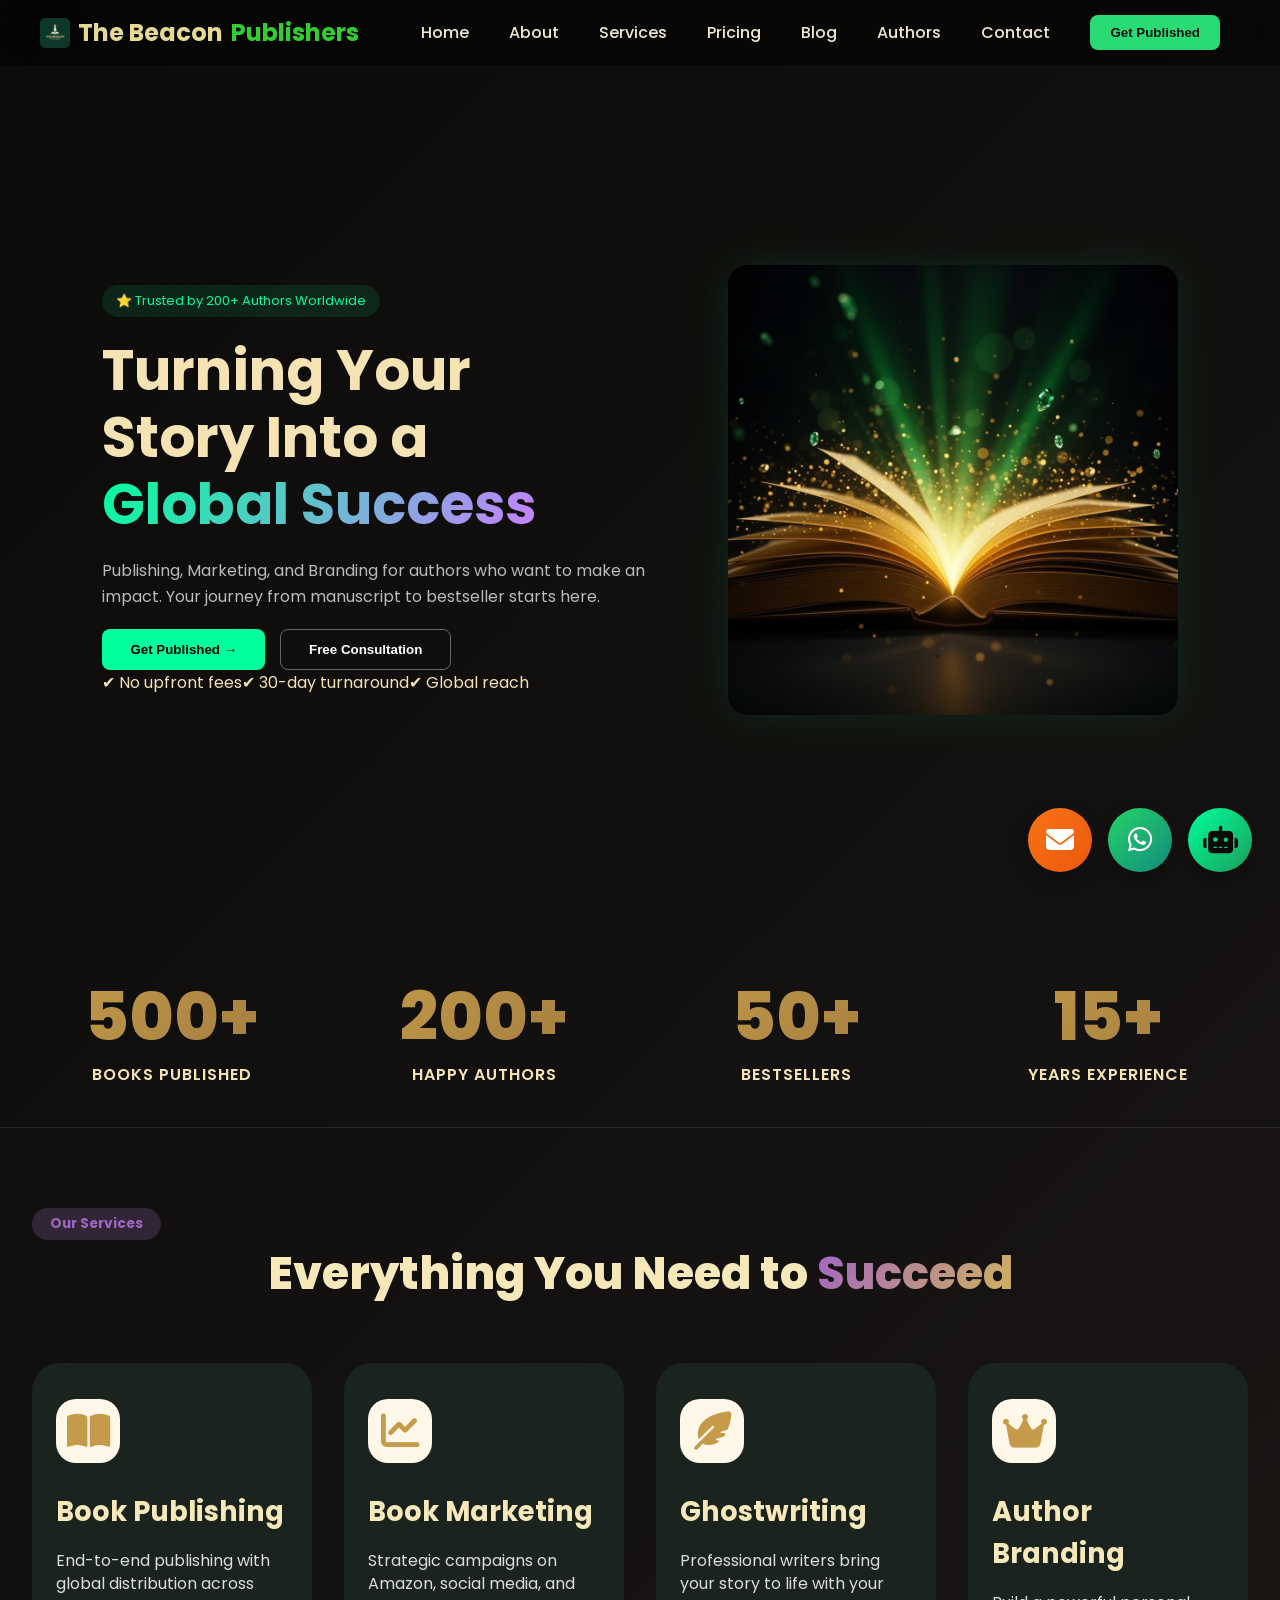
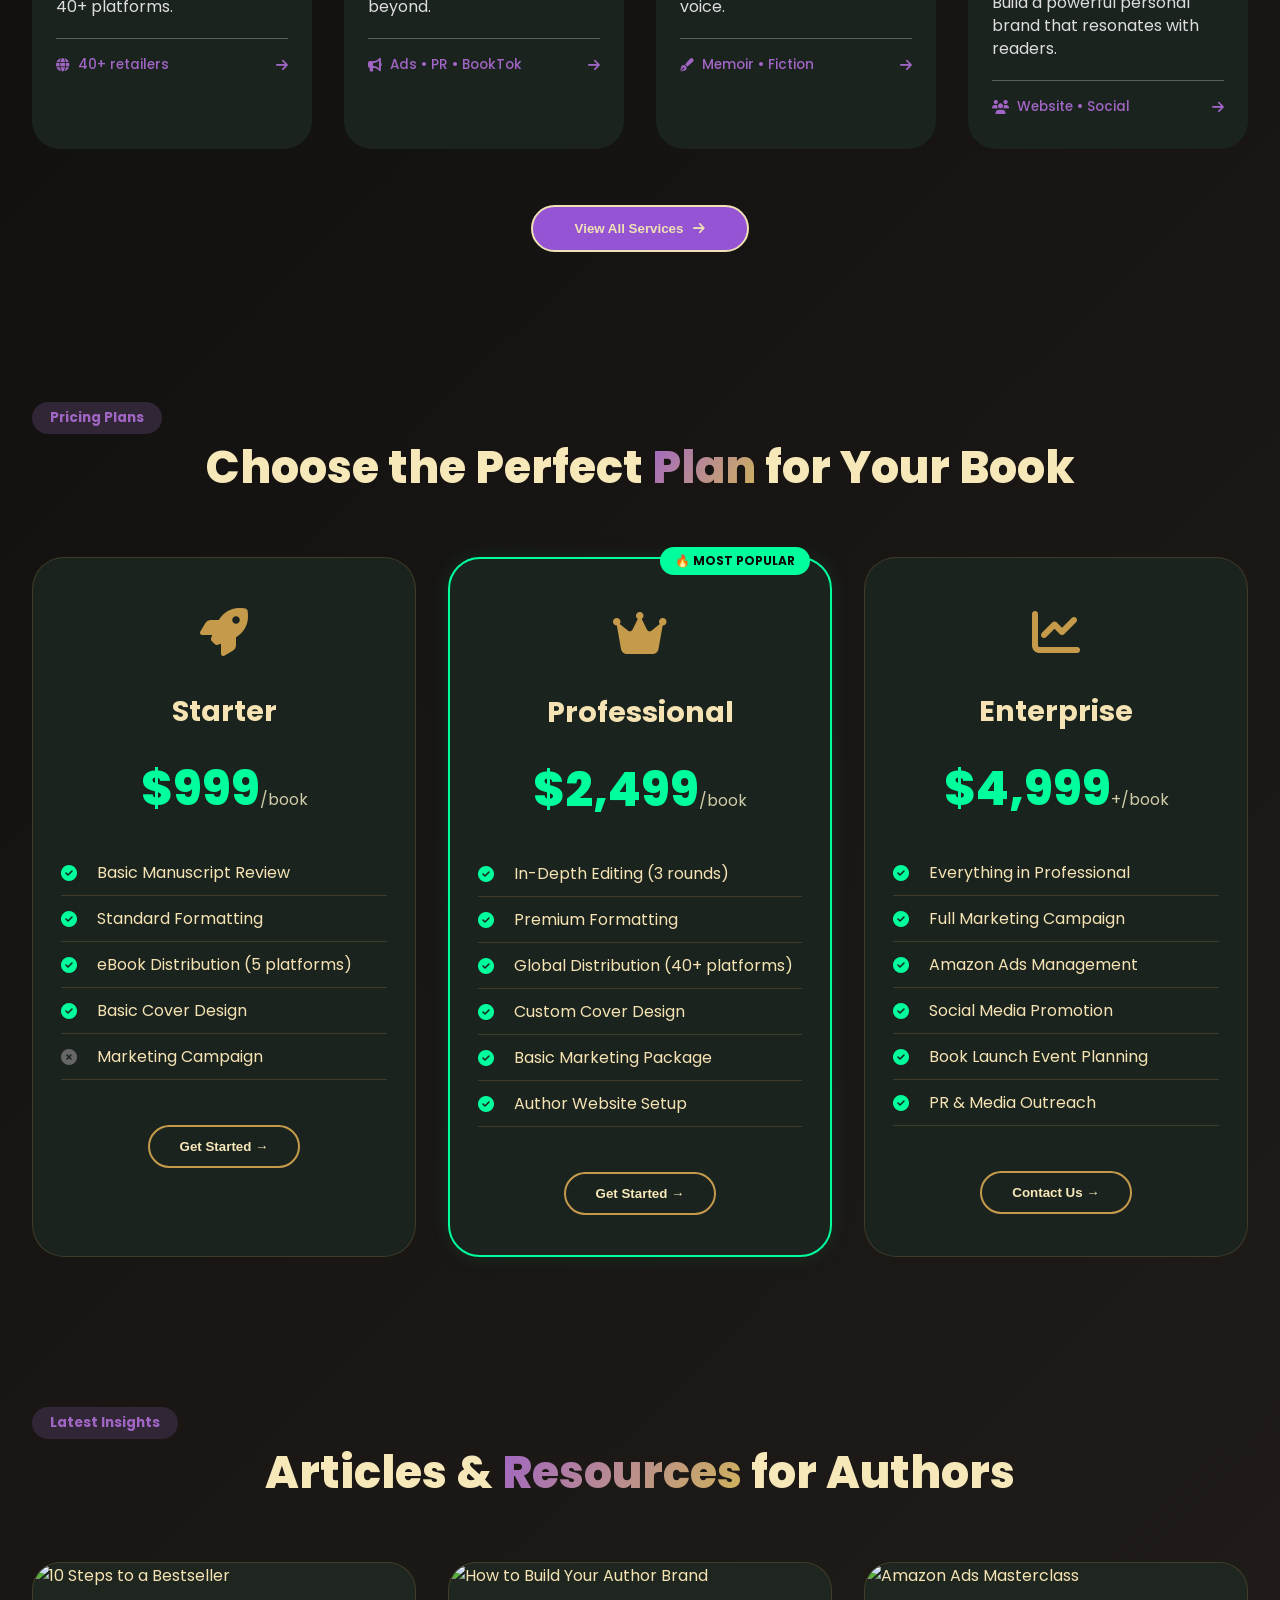
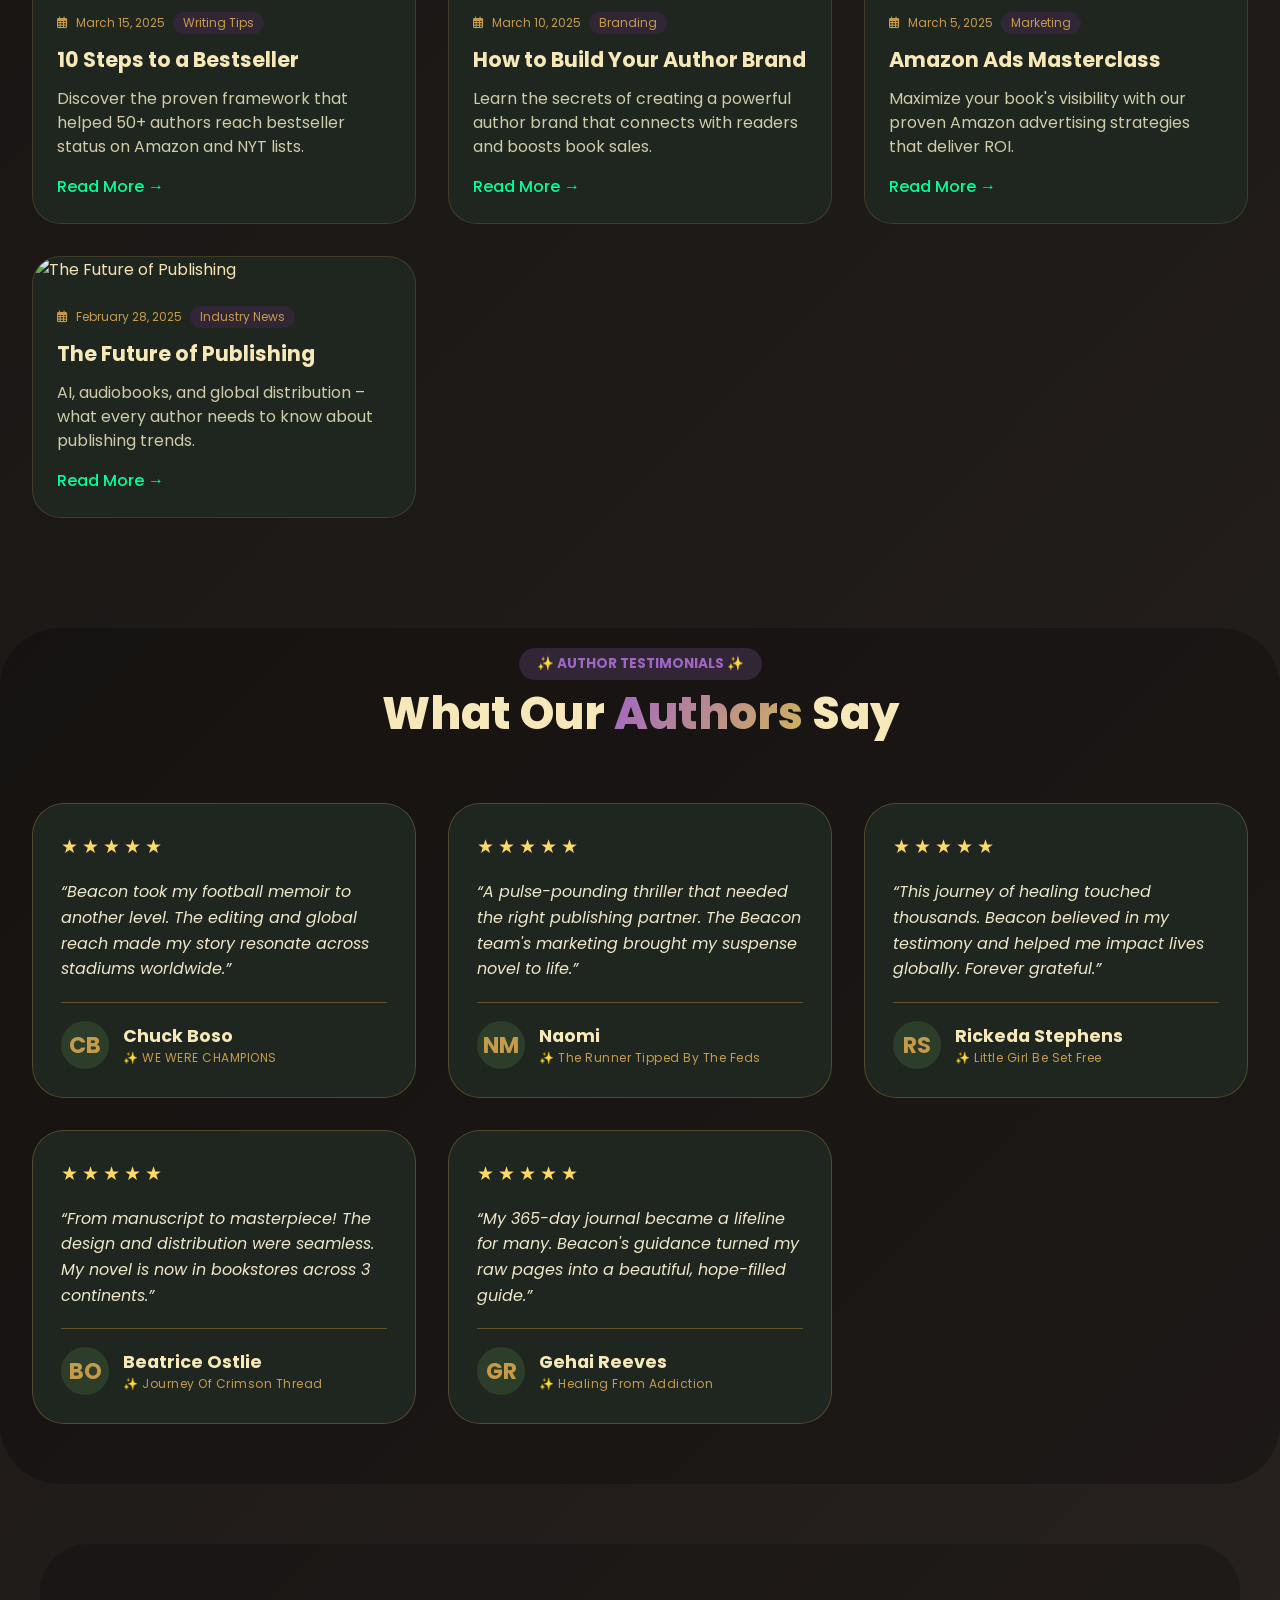
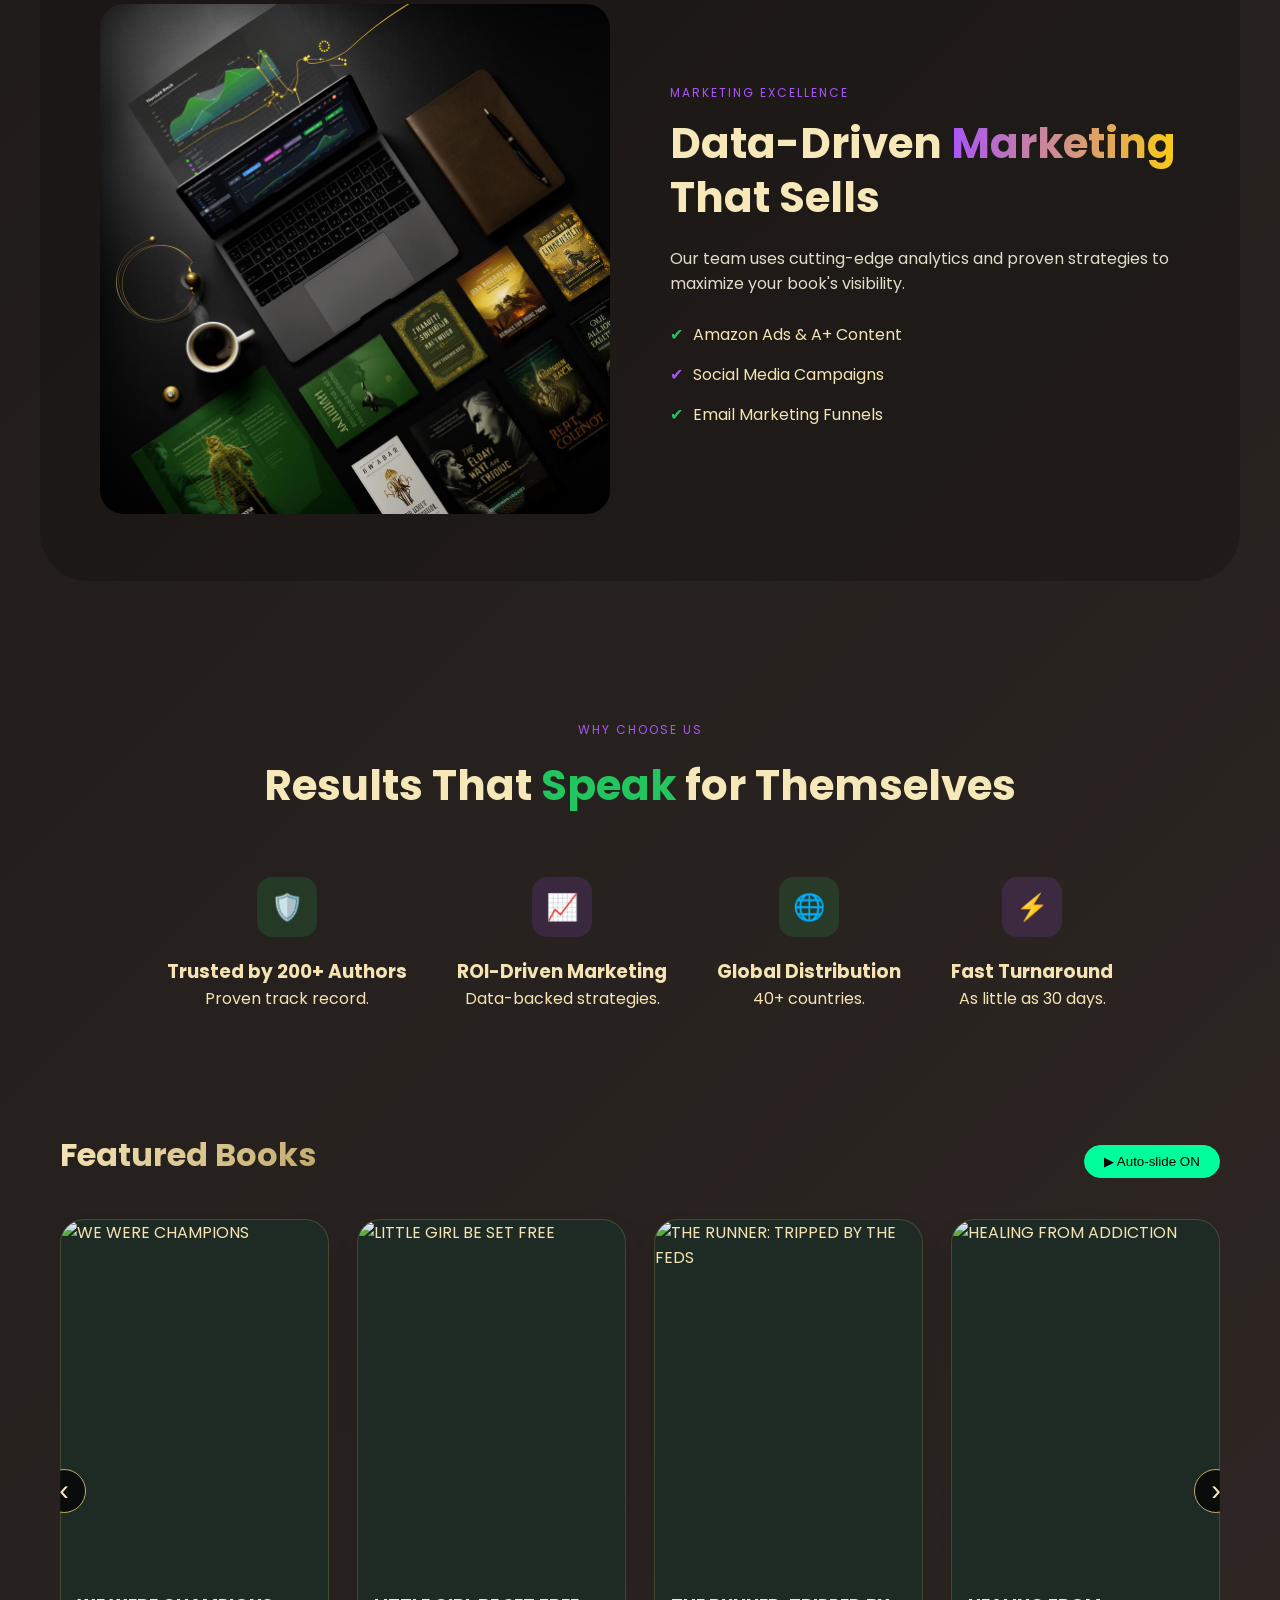
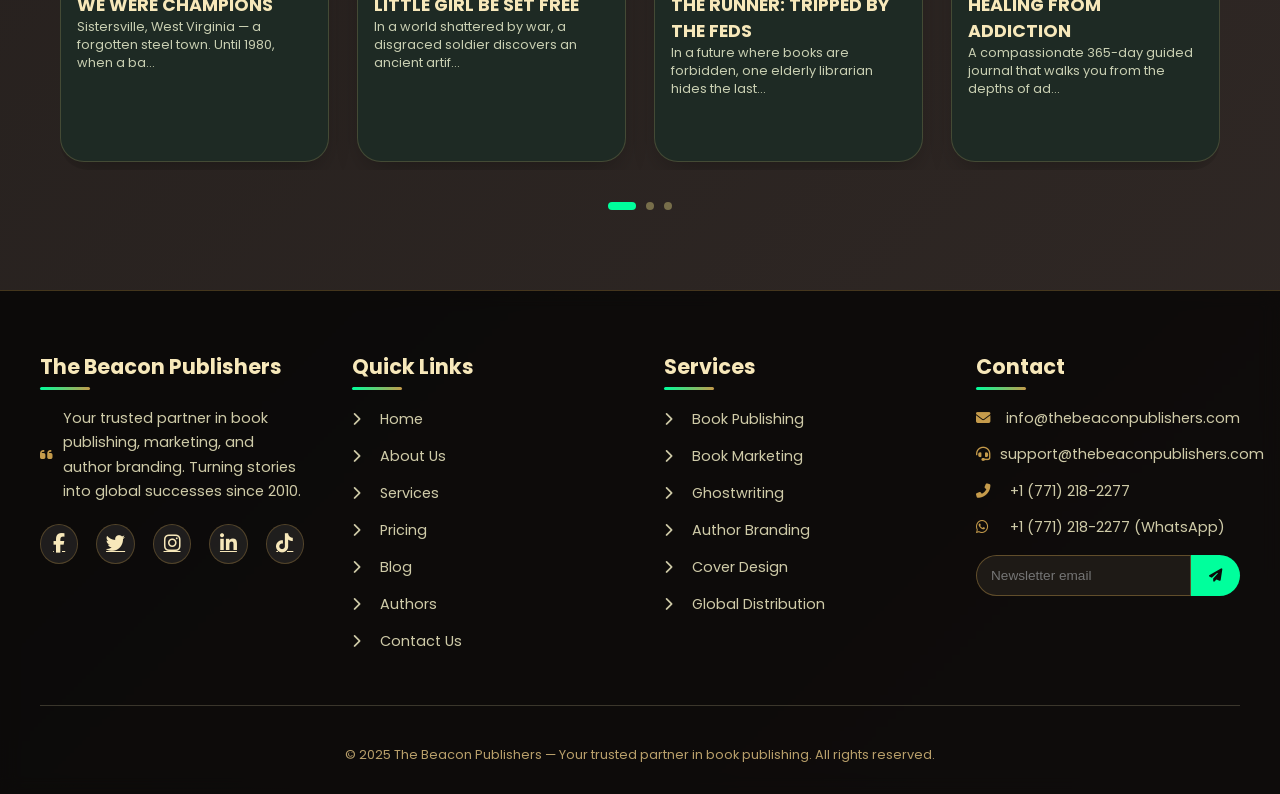
==== commit 8d06d5c0: "Update" ====
--- a/index.html
+++ b/index.html
@@ -5,1446 +5,15 @@
     <meta charset="UTF-8">
     <meta name="viewport" content="width=device-width, initial-scale=1.0, user-scalable=yes">
     <title>The Beacon Publishers — Premium Books & Author Voices</title>
+    <link rel="stylesheet" href="style.css">
     <link
         href="https://fonts.googleapis.com/css2?family=Poppins:wght@300;400;600;700;800&family=Inter:opsz,wght@14..32,400;14..32,500;14..32,600;14..32,700&display=swap"
         rel="stylesheet">
     <link rel="stylesheet" href="https://cdnjs.cloudflare.com/ajax/libs/font-awesome/6.4.0/css/all.min.css">
-    <style>
-        * {
-            margin: 0;
-            padding: 0;
-            box-sizing: border-box;
-        }
-
-        body {
-            font-family: 'Poppins', sans-serif;
-            background: linear-gradient(135deg, #0B0B0A, #312926);
-            color: #f5e3b3;
-            overflow-x: hidden;
-            scroll-behavior: smooth;
-        }
-
-        nav {
-            width: 100%;
-            display: flex;
-            justify-content: space-between;
-            align-items: center;
-            padding: 15px 40px;
-            background: rgba(0, 0, 0, 0.5);
-            backdrop-filter: blur(10px);
-            position: fixed;
-            top: 0;
-            z-index: 1000;
-        }
-
-        .logo {
-            display: flex;
-            align-items: center;
-            gap: 8px;
-            font-size: 1.5rem;
-            font-weight: 700;
-            color: #e6d993;
-            white-space: nowrap;
-        }
-
-        .logo span {
-            color: limegreen;
-        }
-
-        .logo img {
-            width: 30px;
-            border-radius: 5px;
-        }
-
-        .nav-links {
-            display: flex;
-            list-style: none;
-            align-items: center;
-        }
-
-        .nav-links li {
-            margin: 0 20px;
-        }
-
-        .nav-links li a {
-            text-decoration: none;
-            color: #f0e9d2;
-            font-weight: 500;
-            transition: color 0.3s;
-            cursor: pointer;
-        }
-
-        .nav-links li a:hover {
-            color: #78f17d;
-        }
-
-        .btn-nav {
-            background-color: #29db74;
-            color: #111;
-            padding: 10px 20px;
-            border-radius: 8px;
-            border: none;
-            font-weight: 600;
-            cursor: pointer;
-            transition: all 0.3s ease;
-        }
-
-        .btn-nav:hover {
-            background-color: #20b860;
-            transform: scale(1.05);
-        }
-
-        .menu-toggle {
-            display: none;
-            flex-direction: column;
-            cursor: pointer;
-        }
-
-        .menu-toggle span {
-            height: 3px;
-            width: 25px;
-            background: #fff;
-            margin: 4px 0;
-            border-radius: 5px;
-            transition: 0.3s;
-        }
-
-        @media (max-width: 768px) {
-            .nav-links {
-                position: fixed;
-                top: 70px;
-                right: -100%;
-                flex-direction: column;
-                background: rgba(0, 0, 0, 0.95);
-                backdrop-filter: blur(12px);
-                width: 260px;
-                border-radius: 20px;
-                padding: 30px 25px;
-                row-gap: 20px;
-                transition: 0.3s ease-in-out;
-                z-index: 999;
-            }
-
-            .nav-links.active {
-                right: 20px;
-            }
-
-            .menu-toggle {
-                display: flex;
-            }
-
-            .logo {
-                font-size: 1.2rem;
-            }
-        }
-
-        .hero {
-            display: flex;
-            align-items: center;
-            justify-content: space-between;
-            padding: 140px 8% 60px;
-            min-height: 100vh;
-        }
-
-        .hero-content {
-            max-width: 600px;
-        }
-
-        .badge {
-            display: inline-block;
-            padding: 6px 14px;
-            border-radius: 20px;
-            background: rgba(0, 255, 150, 0.1);
-            color: #00ff9c;
-            font-size: 13px;
-            margin-bottom: 20px;
-        }
-
-        .hero h1 {
-            font-size: 56px;
-            line-height: 1.2;
-            font-weight: 700;
-        }
-
-        .hero h1 span.green {
-            color: #00ff9c;
-        }
-
-        /* GRADIENT STYLING FOR "Global Success" as requested */
-        .hero h1 .gradient-text {
-            background: linear-gradient(120deg, #00ff9c, #c084fc, #facc15);
-            background-size: 200% auto;
-            -webkit-background-clip: text;
-            background-clip: text;
-            color: transparent;
-            animation: shimmer 4s ease infinite;
-        }
-
-        @keyframes shimmer {
-            0% {
-                background-position: 0% 50%;
-            }
-            50% {
-                background-position: 100% 50%;
-            }
-            100% {
-                background-position: 0% 50%;
-            }
-        }
-
-        .hero p {
-            margin: 20px 0;
-            color: #bbb;
-            font-size: 16px;
-            line-height: 1.6;
-        }
-
-        .buttons {
-            display: flex;
-            gap: 15px;
-            margin-top: 20px;
-            flex-wrap: wrap;
-        }
-
-        .btn-primary {
-            background: #00ff9c;
-            color: black;
-            border: none;
-            padding: 12px 28px;
-            border-radius: 8px;
-            font-weight: 600;
-            cursor: pointer;
-            transition: 0.3s;
-        }
-
-        .btn-primary:hover {
-            transform: translateY(-3px);
-            box-shadow: 0 10px 20px rgba(0, 255, 150, 0.3);
-        }
-
-        .btn-secondary {
-            background: transparent;
-            border: 1px solid #666;
-            color: white;
-            padding: 12px 28px;
-            border-radius: 8px;
-            font-weight: 600;
-            cursor: pointer;
-            transition: 0.3s;
-        }
-
-        .btn-secondary:hover {
-            border-color: #c084fc;
-            color: #c084fc;
-        }
-
-        .hero-image {
-            width: 450px;
-            border-radius: 20px;
-            overflow: hidden;
-            box-shadow: 0 0 40px rgba(0, 255, 150, 0.1);
-        }
-
-        .hero-image img {
-            width: 100%;
-            display: block;
-        }
-
-        @media (max-width: 992px) {
-            .hero {
-                flex-direction: column;
-                text-align: center;
-                padding-top: 120px;
-            }
-
-            .hero h1 {
-                font-size: 40px;
-            }
-
-            .hero-image {
-                width: 90%;
-                margin-top: 40px;
-            }
-
-            .buttons {
-                justify-content: center;
-            }
-        }
-
-        .stats-grid {
-            display: flex;
-            flex-wrap: wrap;
-            justify-content: space-between;
-            align-items: center;
-            gap: 32px;
-            padding: 80px 0 40px;
-            border-bottom: 1px solid rgba(252, 249, 249, 0.096);
-            max-width: 1280px;
-            margin: 0 auto;
-            padding-left: 32px;
-            padding-right: 32px;
-        }
-
-        .stat-item {
-            flex: 1;
-            min-width: 150px;
-            text-align: center;
-            transition: transform 0.25s;
-        }
-
-        .stat-item:hover {
-            transform: translateY(-6px);
-        }
-
-        .stat-number {
-            font-size: 4.2rem;
-            font-weight: 800;
-            background: linear-gradient(135deg, #C59B4B, #9E7B3E);
-            background-clip: text;
-            -webkit-background-clip: text;
-            color: transparent;
-            line-height: 1.1;
-        }
-
-        .stat-label {
-            font-size: 1rem;
-            font-weight: 600;
-            text-transform: uppercase;
-            letter-spacing: 1px;
-            color: #F5E3B3;
-            margin-top: 8px;
-        }
-
-        .services-section,
-        .pricing-section,
-        .blog-section {
-            padding: 80px 0 70px;
-            max-width: 1280px;
-            margin: 0 auto;
-            padding-left: 32px;
-            padding-right: 32px;
-            scroll-margin-top: 80px;
-        }
-
-        .section-tag span {
-            background: #302636;
-            color: #A165C4;
-            font-weight: 700;
-            font-size: 0.85rem;
-            padding: 6px 18px;
-            border-radius: 40px;
-            display: inline-block;
-        }
-
-        .section-title {
-            text-align: center;
-            font-size: 2.8rem;
-            font-weight: 800;
-            color: #F7E8BA;
-            margin-bottom: 56px;
-        }
-
-        .section-title span {
-            background: linear-gradient(120deg, #A165C4, #D0B45A);
-            background-clip: text;
-            -webkit-background-clip: text;
-            color: transparent;
-        }
-
-        .services-grid {
-            display: grid;
-            grid-template-columns: repeat(auto-fit, minmax(260px, 1fr));
-            gap: 32px;
-            margin-bottom: 56px;
-        }
-
-        .service-card {
-            background: #1B231F;
-            border-radius: 28px;
-            padding: 36px 24px 32px;
-            transition: all 0.35s;
-            text-align: left;
-        }
-
-        .service-card:hover {
-            transform: translateY(-10px);
-            box-shadow: 0 35px 45px -18px rgba(83, 255, 3, 0.15);
-        }
-
-        .card-icon {
-            background: #FFF7E8;
-            width: 64px;
-            height: 64px;
-            border-radius: 20px;
-            display: flex;
-            align-items: center;
-            justify-content: center;
-            margin-bottom: 28px;
-        }
-
-        .card-icon i {
-            font-size: 2.4rem;
-            color: #C59B4B;
-        }
-
-        .service-card h3 {
-            font-size: 1.7rem;
-            font-weight: 700;
-            margin-bottom: 16px;
-            color: #F7E8BA;
-        }
-
-        .service-desc {
-            color: #ddd;
-            margin-bottom: 20px;
-            line-height: 1.45;
-        }
-
-        .service-feature {
-            font-size: 0.85rem;
-            font-weight: 500;
-            color: #A165C4;
-            border-top: 1px solid rgba(240, 234, 216, 0.3);
-            padding-top: 16px;
-            display: flex;
-            align-items: center;
-            gap: 8px;
-        }
-
-        .btn-view {
-            background: #9454D4;
-            border: 2px solid #EFE1B5;
-            color: #EFE1B5;
-            padding: 14px 42px;
-            border-radius: 50px;
-            cursor: pointer;
-            font-weight: 700;
-            display: inline-flex;
-            align-items: center;
-            gap: 10px;
-            transition: 0.3s;
-        }
-
-        .btn-view:hover {
-            background: #EFE1B5;
-            color: #9454D4;
-            transform: scale(1.02);
-        }
-
-        .view-all-wrapper {
-            text-align: center;
-        }
-
-        /* Pricing Section Styles */
-        .pricing-grid {
-            display: grid;
-            grid-template-columns: repeat(auto-fit, minmax(300px, 1fr));
-            gap: 32px;
-            margin-top: 20px;
-        }
-
-        .pricing-card {
-            background: #1B231F;
-            border-radius: 32px;
-            padding: 40px 28px;
-            transition: all 0.35s;
-            text-align: center;
-            border: 1px solid rgba(197, 155, 75, 0.2);
-            position: relative;
-        }
-
-        .pricing-card:hover {
-            transform: translateY(-10px);
-            border-color: #C59B4B;
-            box-shadow: 0 25px 40px -15px rgba(0, 0, 0, 0.4);
-        }
-
-        .pricing-card.popular {
-            border: 2px solid #00ff9c;
-            box-shadow: 0 0 20px rgba(0, 255, 156, 0.1);
-        }
-
-        .popular-badge {
-            position: absolute;
-            top: -12px;
-            right: 20px;
-            background: #00ff9c;
-            color: #0B0B0A;
-            padding: 5px 15px;
-            border-radius: 30px;
-            font-size: 0.75rem;
-            font-weight: 700;
-        }
-
-        .pricing-icon {
-            font-size: 3rem;
-            color: #C59B4B;
-            margin-bottom: 20px;
-        }
-
-        .pricing-card h3 {
-            font-size: 1.8rem;
-            margin-bottom: 15px;
-        }
-
-        .price {
-            font-size: 3rem;
-            font-weight: 800;
-            color: #00ff9c;
-            margin: 20px 0;
-        }
-
-        .price span {
-            font-size: 1rem;
-            color: #cfcba8;
-            font-weight: 400;
-        }
-
-        .pricing-features {
-            list-style: none;
-            margin: 25px 0;
-            text-align: left;
-        }
-
-        .pricing-features li {
-            padding: 10px 0;
-            display: flex;
-            align-items: center;
-            gap: 12px;
-            border-bottom: 1px solid rgba(197, 155, 75, 0.2);
-        }
-
-        .pricing-features li i {
-            width: 24px;
-            color: #00ff9c;
-        }
-
-        .pricing-btn {
-            background: transparent;
-            border: 2px solid #C59B4B;
-            color: #F7E8BA;
-            padding: 12px 30px;
-            border-radius: 40px;
-            font-weight: 600;
-            cursor: pointer;
-            transition: 0.3s;
-            margin-top: 20px;
-        }
-
-        .pricing-btn:hover {
-            background: #C59B4B;
-            color: #0B0B0A;
-        }
-
-        /* Blog Section Styles */
-        .blog-grid {
-            display: grid;
-            grid-template-columns: repeat(auto-fit, minmax(320px, 1fr));
-            gap: 32px;
-            margin-top: 20px;
-        }
-
-        .blog-card {
-            background: #1E261F;
-            border-radius: 28px;
-            overflow: hidden;
-            transition: all 0.35s;
-            border: 1px solid rgba(197, 155, 75, 0.2);
-            cursor: pointer;
-        }
-
-        .blog-card:hover {
-            transform: translateY(-8px);
-            border-color: #C59B4B;
-        }
-
-        .blog-img {
-            width: 100%;
-            height: 220px;
-            object-fit: cover;
-        }
-
-        .blog-content {
-            padding: 24px;
-        }
-
-        .blog-date {
-            font-size: 0.75rem;
-            color: #C59B4B;
-            margin-bottom: 10px;
-            display: flex;
-            align-items: center;
-            gap: 8px;
-        }
-
-        .blog-title {
-            font-size: 1.3rem;
-            font-weight: 700;
-            margin-bottom: 12px;
-            color: #F7E8BA;
-        }
-
-        .blog-excerpt {
-            color: #cfcba8;
-            line-height: 1.5;
-            margin-bottom: 15px;
-        }
-
-        .blog-readmore {
-            color: #00ff9c;
-            text-decoration: none;
-            font-weight: 500;
-            display: inline-flex;
-            align-items: center;
-            gap: 5px;
-        }
-
-        .blog-readmore:hover {
-            gap: 10px;
-        }
-
-        .container-ext {
-            display: flex;
-            align-items: center;
-            gap: 60px;
-            padding: 60px;
-            max-width: 1200px;
-            margin: 60px auto;
-            background: rgba(0, 0, 0, 0.2);
-            border-radius: 48px;
-            flex-wrap: wrap;
-        }
-
-        .image-box {
-            flex: 1;
-            min-width: 200px;
-        }
-
-        .image-box img {
-            width: 100%;
-            border-radius: 24px;
-        }
-
-        .content {
-            flex: 1;
-        }
-
-        .tag {
-            color: #a855f7;
-            font-size: 12px;
-            letter-spacing: 2px;
-            margin-bottom: 15px;
-        }
-
-        .content h1 {
-            font-size: 42px;
-            font-weight: bold;
-            line-height: 1.3;
-            margin-bottom: 20px;
-            color: #F7E8BA;
-        }
-
-        .content h1 span {
-            background: linear-gradient(90deg, #a855f7, #facc15);
-            -webkit-background-clip: text;
-            background-clip: text;
-            color: transparent;
-        }
-
-        .desc {
-            color: #e2dcc8;
-            line-height: 1.6;
-            margin-bottom: 25px;
-        }
-
-        .list {
-            list-style: none;
-        }
-
-        .list li {
-            margin-bottom: 15px;
-            display: flex;
-            align-items: center;
-            gap: 10px;
-        }
-
-        .green-h {
-            color: #22c55e;
-        }
-
-        .purple-p {
-            color: #a855f7;
-        }
-
-        .why-section {
-            text-align: center;
-            padding: 80px 20px;
-            max-width: 1280px;
-            margin: 0 auto;
-            scroll-margin-top: 80px;
-        }
-
-        .heading {
-            font-size: 42px;
-            font-weight: 700;
-            margin-bottom: 60px;
-            color: #F7E8BA;
-        }
-
-        .heading span {
-            color: #22c55e;
-        }
-
-        .cards {
-            display: flex;
-            justify-content: center;
-            gap: 50px;
-            flex-wrap: wrap;
-        }
-
-        .card {
-            max-width: 260px;
-            text-align: center;
-        }
-
-        .icon {
-            width: 60px;
-            height: 60px;
-            margin: 0 auto 20px;
-            border-radius: 15px;
-            display: flex;
-            align-items: center;
-            justify-content: center;
-            font-size: 26px;
-        }
-
-        .green {
-            background: rgba(34, 197, 94, 0.15);
-            color: #22c55e;
-        }
-
-        .purple {
-            background: rgba(168, 85, 247, 0.15);
-            color: #a855f7;
-        }
-
-        .reviews-section {
-            max-width: 1280px;
-            margin: 40px auto 60px;
-            padding: 20px 32px 60px;
-            background: rgba(0, 0, 0, 0.25);
-            border-radius: 60px;
-        }
-
-        .reviews-grid {
-            display: grid;
-            grid-template-columns: repeat(auto-fit, minmax(300px, 1fr));
-            gap: 32px;
-            margin-top: 48px;
-        }
-
-        .review-card {
-            background: #1E261F;
-            border-radius: 32px;
-            padding: 28px;
-            transition: transform 0.3s, box-shadow 0.3s;
-            border: 1px solid rgba(197, 155, 75, 0.3);
-            backdrop-filter: blur(2px);
-        }
-
-        .review-card:hover {
-            transform: translateY(-8px);
-            box-shadow: 0 20px 30px -12px rgba(0, 0, 0, 0.5);
-            border-color: #C59B4B;
-        }
-
-        .review-stars {
-            color: #FFD966;
-            font-size: 1.2rem;
-            letter-spacing: 4px;
-            margin-bottom: 18px;
-        }
-
-        .review-text {
-            font-style: italic;
-            line-height: 1.6;
-            color: #EFE6C9;
-            margin-bottom: 20px;
-            font-size: 1rem;
-        }
-
-        .review-author-info {
-            display: flex;
-            align-items: center;
-            gap: 14px;
-            border-top: 1px solid rgba(197, 155, 75, 0.4);
-            padding-top: 18px;
-        }
-
-        .review-avatar {
-            width: 48px;
-            height: 48px;
-            border-radius: 50%;
-            background: #C59B4B;
-            display: flex;
-            align-items: center;
-            justify-content: center;
-            font-weight: bold;
-            color: #1E261F;
-            font-size: 1.4rem;
-        }
-
-        .review-name {
-            font-weight: 700;
-            color: #F7E8BA;
-            font-size: 1.1rem;
-        }
-
-        .review-book {
-            font-size: 0.75rem;
-            color: #C59B4B;
-            letter-spacing: 0.5px;
-        }
-
-        .slider-container {
-            max-width: 1200px;
-            margin: 40px auto 80px;
-            padding: 0 20px;
-            position: relative;
-            scroll-margin-top: 80px;
-        }
-
-        .slider-header {
-            display: flex;
-            justify-content: space-between;
-            align-items: baseline;
-            flex-wrap: wrap;
-            margin-bottom: 2rem;
-        }
-
-        .slider-header h2 {
-            font-size: 2rem;
-            font-weight: 700;
-            background: linear-gradient(135deg, #F7E8BA, #c0a86a);
-            background-clip: text;
-            -webkit-background-clip: text;
-            color: transparent;
-        }
-
-        .auto-toggle {
-            background: rgba(255, 255, 240, 0.1);
-            border: 1px solid #c0a86a;
-            padding: 0.5rem 1.2rem;
-            border-radius: 40px;
-            cursor: pointer;
-            color: #F7E8BA;
-            transition: 0.2s;
-        }
-
-        .auto-toggle.active {
-            background: #00ff9c;
-            color: black;
-            border-color: #00ff9c;
-        }
-
-        .slider-wrapper {
-            position: relative;
-            overflow: hidden;
-            border-radius: 28px;
-            padding: 0.5rem 0;
-        }
-
-        .slider-track {
-            display: flex;
-            gap: 1.75rem;
-            transition: transform 0.45s cubic-bezier(0.25, 0.46, 0.45, 0.94);
-            cursor: grab;
-        }
-
-        .book-card {
-            flex: 0 0 calc(25% - 1.3125rem);
-            background: #1e2a24;
-            border-radius: 1.5rem;
-            overflow: hidden;
-            box-shadow: 0 12px 28px -8px rgba(0, 0, 0, 0.3);
-            transition: all 0.3s;
-            border: 1px solid rgba(220, 200, 120, 0.2);
-            cursor: pointer;
-        }
-
-        .book-card:hover {
-            transform: translateY(-6px);
-        }
-
-        .card-img {
-            width: 100%;
-            aspect-ratio: 3/4;
-            overflow: hidden;
-        }
-
-        .card-img img {
-            width: 100%;
-            height: 100%;
-            object-fit: cover;
-            transition: transform 0.4s;
-        }
-
-        .card-content {
-            padding: 1rem 1rem 1.3rem;
-        }
-
-        .book-title {
-            font-size: 1.1rem;
-            font-weight: 700;
-            color: #f7e8ba;
-        }
-
-        .book-description {
-            font-size: 0.8rem;
-            color: #c9cfb2;
-            line-height: 1.4;
-        }
-
-        .nav-btn {
-            position: absolute;
-            top: 50%;
-            transform: translateY(-50%);
-            background: rgba(0, 0, 0, 0.7);
-            backdrop-filter: blur(8px);
-            width: 44px;
-            height: 44px;
-            border-radius: 60px;
-            display: flex;
-            align-items: center;
-            justify-content: center;
-            cursor: pointer;
-            z-index: 12;
-            color: #F7E8BA;
-            font-size: 1.8rem;
-            border: 1px solid #c0a86a;
-        }
-
-        .nav-left {
-            left: -18px;
-        }
-
-        .nav-right {
-            right: -18px;
-        }
-
-        .slider-dots {
-            display: flex;
-            justify-content: center;
-            gap: 0.6rem;
-            margin-top: 2rem;
-        }
-
-        .dot {
-            width: 8px;
-            height: 8px;
-            background: #776e4a;
-            border-radius: 20px;
-            cursor: pointer;
-        }
-
-        .dot.active {
-            width: 28px;
-            background: #00ff9c;
-        }
-
-        @media (min-width:1024px) and (max-width:1279px) {
-            .book-card {
-                flex: 0 0 calc(33.333% - 1.166rem);
-            }
-        }
-
-        @media (min-width:640px) and (max-width:1023px) {
-            .book-card {
-                flex: 0 0 calc(50% - 0.875rem);
-            }
-        }
-
-        @media (max-width:639px) {
-            .book-card {
-                flex: 0 0 100%;
-            }
-
-            .nav-left {
-                left: 4px;
-            }
-
-            .nav-right {
-                right: 4px;
-            }
-        }
-
-        .modal-overlay {
-            position: fixed;
-            top: 0;
-            left: 0;
-            width: 100%;
-            height: 100%;
-            background: rgba(0, 0, 0, 0.85);
-            backdrop-filter: blur(8px);
-            z-index: 3000;
-            display: flex;
-            align-items: center;
-            justify-content: center;
-            opacity: 0;
-            visibility: hidden;
-            transition: all 0.3s ease;
-        }
-
-        .modal-overlay.active {
-            opacity: 1;
-            visibility: visible;
-        }
-
-        .modal-content {
-            background: #1E1A16;
-            max-width: 550px;
-            width: 90%;
-            border-radius: 2rem;
-            padding: 2rem;
-            border: 1px solid #F7E8BA30;
-            box-shadow: 0 30px 40px rgba(0, 0, 0, 0.5);
-            transform: scale(0.9);
-            transition: transform 0.25s ease;
-            max-height: 85vh;
-            overflow-y: auto;
-        }
-
-        .modal-overlay.active .modal-content {
-            transform: scale(1);
-        }
-
-        .modal-header {
-            display: flex;
-            justify-content: space-between;
-            align-items: center;
-            margin-bottom: 1.5rem;
-            border-bottom: 1px solid #F7E8BA20;
-            padding-bottom: 1rem;
-        }
-
-        .modal-header h3 {
-            font-size: 1.8rem;
-            background: linear-gradient(135deg, #F7E8BA, #c0a86a);
-            background-clip: text;
-            -webkit-background-clip: text;
-            color: transparent;
-        }
-
-        .modal-close {
-            background: none;
-            border: none;
-            font-size: 2rem;
-            cursor: pointer;
-            color: #f5e3b3;
-        }
-
-        .modal-body {
-            display: flex;
-            flex-direction: column;
-            gap: 1rem;
-        }
-
-        .modal-book-img {
-            width: 100%;
-            max-height: 260px;
-            object-fit: cover;
-            border-radius: 1rem;
-            margin-bottom: 0.5rem;
-            background: #2a2a24;
-        }
-
-        .modal-author {
-            font-weight: 600;
-            color: #00ff9c;
-            font-size: 1.1rem;
-        }
-
-        .floating-actions {
-            position: fixed;
-            bottom: 28px;
-            right: 28px;
-            display: flex;
-            gap: 16px;
-            z-index: 2000;
-            align-items: flex-end;
-        }
-
-        .float-btn {
-            width: 64px;
-            height: 64px;
-            border-radius: 50%;
-            display: flex;
-            align-items: center;
-            justify-content: center;
-            cursor: pointer;
-            transition: all 0.25s ease;
-            box-shadow: 0 8px 20px rgba(0, 0, 0, 0.3);
-            border: none;
-            font-size: 28px;
-        }
-
-        .email-float {
-            background: linear-gradient(135deg, #f97316, #ea580c);
-            color: white;
-        }
-
-        .whatsapp-float {
-            background: linear-gradient(135deg, #25D366, #128C7E);
-            color: white;
-        }
-
-        .chat-float {
-            background: linear-gradient(135deg, #00ff9c, #1b9e5a);
-            color: #0B0B0A;
-        }
-
-        .chat-box {
-            position: fixed;
-            bottom: 100px;
-            right: 28px;
-            width: 360px;
-            height: 500px;
-            background: #1E1A16;
-            backdrop-filter: blur(14px);
-            border-radius: 28px;
-            box-shadow: 0 20px 35px rgba(0, 0, 0, 0.5);
-            display: flex;
-            flex-direction: column;
-            overflow: hidden;
-            transition: opacity 0.2s ease, visibility 0.2s ease, transform 0.2s ease;
-            transform: scale(0.95);
-            opacity: 0;
-            visibility: hidden;
-            pointer-events: none;
-            transform-origin: bottom right;
-            font-family: 'Inter', sans-serif;
-            z-index: 2100;
-        }
-
-        .chat-box.open {
-            transform: scale(1);
-            opacity: 1;
-            visibility: visible;
-            pointer-events: auto;
-        }
-
-        .chat-header {
-            background: #2C241A;
-            padding: 16px 20px;
-            border-bottom: 1px solid #F7E8BA30;
-            display: flex;
-            justify-content: space-between;
-            align-items: center;
-        }
-
-        .chat-header h3 {
-            font-size: 1.1rem;
-            font-weight: 600;
-            color: #F7E8BA;
-            display: flex;
-            align-items: center;
-            gap: 8px;
-        }
-
-        .close-chat {
-            background: none;
-            border: none;
-            color: #aaa;
-            font-size: 22px;
-            cursor: pointer;
-        }
-
-        .chat-messages {
-            flex: 1;
-            padding: 16px;
-            overflow-y: auto;
-            display: flex;
-            flex-direction: column;
-            gap: 12px;
-        }
-
-        .message {
-            max-width: 85%;
-            padding: 10px 14px;
-            border-radius: 20px;
-            font-size: 0.85rem;
-            line-height: 1.4;
-        }
-
-        .bot-message {
-            background: #2C2A24;
-            color: #f5e3b3;
-            align-self: flex-start;
-            border-bottom-left-radius: 4px;
-        }
-
-        .user-message {
-            background: #00ff9c;
-            color: #111;
-            align-self: flex-end;
-            border-bottom-right-radius: 4px;
-        }
-
-        .chat-input-area {
-            display: flex;
-            padding: 12px;
-            background: #0F0E0C;
-            border-top: 1px solid #F7E8BA20;
-            gap: 8px;
-        }
-
-        .chat-input-area input {
-            flex: 1;
-            background: #2C241A;
-            border: none;
-            padding: 12px 14px;
-            border-radius: 40px;
-            color: #F7E8BA;
-            font-size: 0.85rem;
-            outline: none;
-        }
-
-        .chat-input-area button {
-            background: #00ff9c;
-            border: none;
-            width: 42px;
-            border-radius: 42px;
-            color: #111;
-            font-size: 1.2rem;
-            cursor: pointer;
-        }
-
-        .footer {
-            background: rgba(0, 0, 0, 0.7);
-            backdrop-filter: blur(8px);
-            margin-top: 60px;
-            padding: 60px 40px 30px;
-            border-top: 1px solid rgba(197, 155, 75, 0.3);
-        }
-
-        .footer-container {
-            max-width: 1280px;
-            margin: 0 auto;
-            display: grid;
-            grid-template-columns: repeat(auto-fit, minmax(240px, 1fr));
-            gap: 48px;
-        }
-
-        .footer-col h3 {
-            color: #F7E8BA;
-            font-size: 1.3rem;
-            margin-bottom: 24px;
-            position: relative;
-            display: inline-block;
-        }
-
-        .footer-col h3::after {
-            content: '';
-            position: absolute;
-            bottom: -8px;
-            left: 0;
-            width: 50px;
-            height: 3px;
-            background: linear-gradient(90deg, #00ff9c, #C59B4B);
-            border-radius: 3px;
-        }
-
-        .footer-col p {
-            color: #cfcba8;
-            line-height: 1.7;
-            margin-bottom: 12px;
-            font-size: 0.9rem;
-            display: flex;
-            align-items: center;
-            gap: 10px;
-        }
-
-        .footer-col p i {
-            width: 24px;
-            color: #C59B4B;
-        }
-
-        .footer-links {
-            list-style: none;
-        }
-
-        .footer-links li {
-            margin-bottom: 12px;
-        }
-
-        .footer-links a {
-            color: #cfcba8;
-            text-decoration: none;
-            transition: all 0.3s;
-            display: inline-flex;
-            align-items: center;
-            gap: 8px;
-            font-size: 0.9rem;
-            cursor: pointer;
-        }
-
-        .footer-links a:hover {
-            color: #00ff9c;
-            transform: translateX(5px);
-        }
-
-        .footer-links i {
-            width: 20px;
-            font-size: 0.85rem;
-        }
-
-        .social-icons {
-            display: flex;
-            gap: 18px;
-            margin-top: 20px;
-        }
-
-        .social-icons a {
-            width: 40px;
-            height: 40px;
-            border-radius: 50%;
-            background: rgba(255, 255, 255, 0.08);
-            display: flex;
-            align-items: center;
-            justify-content: center;
-            color: #F7E8BA;
-            font-size: 1.2rem;
-            transition: all 0.3s;
-            border: 1px solid rgba(197, 155, 75, 0.3);
-            cursor: pointer;
-        }
-
-        .social-icons a:hover {
-            background: #00ff9c;
-            color: #0B0B0A;
-            transform: translateY(-3px);
-            border-color: #00ff9c;
-        }
-
-        .newsletter-form {
-            display: flex;
-            margin-top: 15px;
-        }
-
-        .newsletter-form input {
-            flex: 1;
-            background: #1E1A16;
-            border: 1px solid rgba(197, 155, 75, 0.4);
-            padding: 12px 14px;
-            border-radius: 40px 0 0 40px;
-            color: #F7E8BA;
-            font-size: 0.85rem;
-            outline: none;
-        }
-
-        .newsletter-form button {
-            background: #00ff9c;
-            border: none;
-            padding: 0 18px;
-            border-radius: 0 40px 40px 0;
-            color: #0B0B0A;
-            font-weight: bold;
-            cursor: pointer;
-            transition: 0.3s;
-        }
-
-        .newsletter-form button:hover {
-            background: #c0ff80;
-        }
-
-        .footer-bottom {
-            text-align: center;
-            padding-top: 40px;
-            margin-top: 40px;
-            border-top: 1px solid rgba(240, 230, 180, 0.2);
-            font-size: 0.8rem;
-            color: #b89f6a;
-        }
-
-        @media (max-width: 768px) {
-            .footer {
-                padding: 40px 24px 25px;
-            }
-
-            .footer-container {
-                gap: 32px;
-            }
-        }
-
-        @media (max-width: 480px) {
-            .chat-box {
-                width: 95%;
-                height: 80vh;
-                right: 2.5%;
-                bottom: 90px;
-                border-radius: 20px;
-            }
-
-            .chat-header {
-                border-radius: 20px 20px 0 0;
-            }
-
-            .floating-actions {
-                right: 16px;
-                bottom: 16px;
-                gap: 12px;
-            }
-
-            .float-btn {
-                width: 55px;
-                height: 55px;
-                font-size: 22px;
-            }
-        }
-
-        /* Typing indicator animation */
-        .typing-indicator {
-            display: inline-flex;
-            gap: 4px;
-            background: #2C2A24;
-            padding: 10px 14px;
-            border-radius: 20px;
-            align-self: flex-start;
-        }
-
-        .typing-indicator span {
-            width: 8px;
-            height: 8px;
-            background: #C59B4B;
-            border-radius: 50%;
-            display: inline-block;
-            animation: bounce 1.2s infinite ease-in-out;
-        }
-
-        .typing-indicator span:nth-child(2) {
-            animation-delay: 0.15s;
-        }
-
-        .typing-indicator span:nth-child(3) {
-            animation-delay: 0.3s;
-        }
-
-        @keyframes bounce {
-            0%, 60%, 100% {
-                transform: translateY(0);
-                opacity: 0.5;
-            }
-            30% {
-                transform: translateY(-6px);
-                opacity: 1;
-            }
-        }
-    </style>
 </head>
-
 <body>
     <nav>
-        <div class="logo"> <img src="assets/logo-BXmq6Yx6.png" alt="logo"> The Beacon
+        <div class="logo"> <img src="images/logo-BXmq6Yx6.png" alt="logo"> The Beacon
             <span>Publishers</span></div>
         <ul class="nav-links" id="navLinks">
             <li><a href="#home" data-nav="home">Home</a></li>
@@ -1471,7 +40,7 @@
             <div class="features"><span>✔ No upfront fees</span><span>✔ 30-day turnaround</span><span>✔ Global
                     reach</span></div>
         </div>
-        <div class="hero-image"><img src="assets/hero-book-70Z0xyNJ.jpg"
+        <div class="hero-image"><img src="images/hero-book-70Z0xyNJ.jpg"
                 alt="Book Glory"></div>
     </section>
 
@@ -1592,7 +161,7 @@
     </div>
 
     <div class="container-ext">
-        <div class="image-box"><img src="assets/marketing-desk-4Cx4Fak3.jpg"
+        <div class="image-box"><img src="images/marketing-desk-4Cx4Fak3.jpg"
                 alt="marketing desk"></div>
         <div class="content">
             <p class="tag">MARKETING EXCELLENCE</p>
@@ -1732,179 +301,6 @@
                 id="sendChatBtn"><i class="fas fa-paper-plane"></i></button></div>
     </div>
 
-    <script>
-        // Helper: WhatsApp & Email integration
-        function contactPricing(planName) {
-            const msg = `Hi Beacon Team! I'm interested in the ${planName} publishing plan. Could you share more details?`;
-            openWhatsApp(msg);
-        }
-        function openWhatsApp(prefillMsg = '') {
-            const phone = '17712182277'; // +1 (771) 218-2277 without plus
-            const message = prefillMsg || "Hello! I'd like to inquire about publishing services with The Beacon Publishers.";
-            const url = `https://wa.me/${phone}?text=${encodeURIComponent(message)}`;
-            window.open(url, '_blank');
-        }
-        document.getElementById('floatingWhatsAppBtn')?.addEventListener('click', () => openWhatsApp());
-        document.getElementById('floatingEmailBtn')?.addEventListener('click', (e) => {
-            e.preventDefault();
-            window.open(`https://mail.google.com/mail/?view=cm&fs=1&to=info@thebeaconpublishers.com&su=${encodeURIComponent("Inquiry: Publishing my book with Beacon")}&body=${encodeURIComponent("Dear Beacon Team,\n\nI'm interested in your publishing services.\n\nThank you,")}`, "_blank");
-        });
-        document.getElementById('getPublishedBtn')?.addEventListener('click', () => openWhatsApp("Hi! I'm ready to get published with Beacon Publishers. Let's discuss next steps."));
-        document.querySelectorAll('.btn-secondary, .btn-primary').forEach(btn => {
-            btn.addEventListener('click', (e) => { if (btn.innerText.includes('Consultation') || btn.innerText.includes('Get Published')) openWhatsApp("I'd like a free consultation about publishing my book."); });
-        });
-        document.getElementById('viewAllBtn')?.addEventListener('click', () => alert("✨ Explore all premium publishing services: Editing, Global Distribution, Marketing, Author Website & more! Contact us on WhatsApp for details."));
-        document.getElementById('newsSubBtn')?.addEventListener('click', () => { const email = document.getElementById('newsEmail')?.value; if (email && email.includes('@')) alert("🎉 Thanks for subscribing! You'll receive updates from Beacon Publishers."); else alert("Please enter a valid email address."); });
-
-        // Blog / Reviews / Books Data & Slider (kept identical from original plus smooth navigation)
-        const blogPosts = [
-            { title: "10 Steps to a Bestseller", date: "March 15, 2025", excerpt: "Discover the proven framework that helped 50+ authors reach bestseller status on Amazon and NYT lists.", img: "https://images.unsplash.com/photo-1457369804613-52c61a468e7d?w=400&h=250&fit=crop", category: "Writing Tips" },
-            { title: "How to Build Your Author Brand", date: "March 10, 2025", excerpt: "Learn the secrets of creating a powerful author brand that connects with readers and boosts book sales.", img: "https://images.unsplash.com/photo-1504052434569-70ad5836ab65?w=400&h=250&fit=crop", category: "Branding" },
-            { title: "Amazon Ads Masterclass", date: "March 5, 2025", excerpt: "Maximize your book's visibility with our proven Amazon advertising strategies that deliver ROI.", img: "https://images.unsplash.com/photo-1551288049-bebda4e38f71?w=400&h=250&fit=crop", category: "Marketing" },
-            { title: "The Future of Publishing", date: "February 28, 2025", excerpt: "AI, audiobooks, and global distribution – what every author needs to know about publishing trends.", img: "https://images.unsplash.com/photo-1507842217343-583bb7270b66?w=400&h=250&fit=crop", category: "Industry News" }
-        ];
-        function renderBlog() { const container = document.getElementById('blogGrid'); if (container) container.innerHTML = blogPosts.map(post => `<div class="blog-card" onclick="openWhatsApp('I read the article: ${post.title}. Can you share more insights?')"><img class="blog-img" src="${post.img}" alt="${post.title}"><div class="blog-content"><div class="blog-date"><i class="far fa-calendar-alt"></i> ${post.date} <span style="background:#302636; padding:2px 10px; border-radius:20px;">${post.category}</span></div><h3 class="blog-title">${post.title}</h3><p class="blog-excerpt">${post.excerpt}</p><span class="blog-readmore">Read More →</span></div></div>`).join(''); }
-        const reviewsData = [
-            { name: "Chuck Boso", book: "WE WERE CHAMPIONS", stars: 5, text: "Beacon took my football memoir to another level. The editing and global reach made my story resonate across stadiums worldwide.", avatar: "CB" },
-            { name: "Naomi", book: "The Runner Tipped By The Feds", stars: 5, text: "A pulse-pounding thriller that needed the right publishing partner. The Beacon team's marketing brought my suspense novel to life.", avatar: "NM" },
-            { name: "Rickeda Stephens", book: "Little Girl Be Set Free", stars: 5, text: "This journey of healing touched thousands. Beacon believed in my testimony and helped me impact lives globally. Forever grateful.", avatar: "RS" },
-            { name: "Beatrice Ostlie", book: "Journey Of Crimson Thread", stars: 5, text: "From manuscript to masterpiece! The design and distribution were seamless. My novel is now in bookstores across 3 continents.", avatar: "BO" },
-            { name: "Gehai Reeves", book: "Healing From Addiction", stars: 5, text: "My 365-day journal became a lifeline for many. Beacon's guidance turned my raw pages into a beautiful, hope-filled guide.", avatar: "GR" }
-        ];
-        function renderReviews() { const container = document.getElementById('reviewsGrid'); if (container) container.innerHTML = reviewsData.map(rev => `<div class="review-card"><div class="review-stars">${'★'.repeat(rev.stars)}${'☆'.repeat(5 - rev.stars)}</div><div class="review-text">“${rev.text}”</div><div class="review-author-info"><div class="review-avatar" style="background:#2c3e2a; color:#C59B4B;">${rev.avatar}</div><div><div class="review-name">${rev.name}</div><div class="review-book">✨ ${rev.book}</div></div></div></div>`).join(''); }
-        renderBlog(); renderReviews();
-
-        // Smooth scroll and nav logic
-        const menuToggle = document.getElementById('menuToggle'), navLinks = document.getElementById('navLinks');
-        menuToggle?.addEventListener('click', () => navLinks.classList.toggle('active'));
-        function smoothScroll(targetId) { const el = document.getElementById(targetId); if (el) { window.scrollTo({ top: el.offsetTop - 80, behavior: 'smooth' }); return true; } return false; }
-        document.querySelectorAll('.nav-links a, .footer-links a').forEach(link => { link.addEventListener('click', (e) => { const href = link.getAttribute('href'); if (href && href.startsWith('#')) { e.preventDefault(); const id = href.substring(1); if (navLinks.classList.contains('active')) navLinks.classList.remove('active'); setTimeout(() => smoothScroll(id), 30); } }); });
-
-        // Book Slider Data
-        const books = [
-            { title: "WE WERE CHAMPIONS", author: "CHUCK BOSO", desc: "Sistersville, West Virginia — a forgotten steel town. Until 1980, when a band of undersized, underestimated athletes took to a dusty field...", genre: "Sports Biography", rank: "🏆 National Indie Excellence Award", review: "A masterpiece of grit and glory!", img: "https://images.unsplash.com/photo-1517466787929-bc90951d0974?w=400&h=550&fit=crop" },
-            { title: "ECHOES OF THE FALLEN", author: "JONATHAN REID", desc: "In a world shattered by war, a disgraced soldier discovers an ancient artifact that whispers secrets of the dead...", genre: "Dark Fantasy", rank: "🔥 #1 Epic Fantasy Debut", review: "Breathtaking world-building!", img: "https://images.unsplash.com/photo-1532012197267-da84d127e765?w=400&h=550&fit=crop" },
-            { title: "THE LAST LIBRARIAN", author: "DR. ELARA VANCE", desc: "In a future where books are forbidden, one elderly librarian hides the last repository of human knowledge...", genre: "Literary Fiction", rank: "📚 Goodreads Choice Nominee", review: "Powerful, prophetic, and beautifully written.", img: "https://images.unsplash.com/photo-1495446815901-a7297e633e8d?w=400&h=550&fit=crop" },
-            { title: "HEALING FROM ADDICTION", author: "GEHAI REEVES", desc: "A compassionate 365-day guided journal that walks you from the depths of addiction toward the light of healthy decisions...", genre: "Self-Help", rank: "📖 #1 Bestseller in Addiction Recovery", review: "Transformative, practical, and deeply human.", img: "https://images.unsplash.com/photo-1544716278-ca5e3f4abd8c?w=400&h=550&fit=crop" },
-            { title: "JOURNEY OF CRIMSON THREAD", author: "BEATRICE OSTLIE", desc: "A sweeping epic where a single crimson thread binds the fates of a warrior, a queen, and a thief...", genre: "Epic Fantasy", rank: "🏆 Gold Medal Fantasy Series", review: "Ostlie weaves magic into every sentence.", img: "https://images.unsplash.com/photo-1512820790803-83ca734da794?w=400&h=550&fit=crop" }
-        ];
-        const trackEl = document.getElementById('sliderTrack'); const prevBtn = document.getElementById('prevBtn'); const nextBtn = document.getElementById('nextBtn'); const dotsCont = document.getElementById('dotsContainer'); const autoToggleBtn = document.getElementById('autoToggleBtn');
-        let currentIdx = 0, autoInterval, autoActive = true;
-        function getVisible() { const w = window.innerWidth; if (w >= 1280) return 4; if (w >= 1024) return 3; if (w >= 640) return 2; return 1; }
-        function renderCards() { trackEl.innerHTML = books.map((b, idx) => `<div class="book-card" data-index="${idx}"><div class="card-img"><img src="${b.img}" alt="${b.title}"></div><div class="card-content"><div class="book-title">${b.title}</div><div class="book-description">${b.desc.substring(0, 75)}…</div></div></div>`).join(''); attachCardEvents(); updateDots(); updatePos(); }
-        function attachCardEvents() { document.querySelectorAll('.book-card').forEach(card => { card.addEventListener('click', (e) => { const idx = card.getAttribute('data-index'); if (idx !== null) openModal(parseInt(idx)); }); }); }
-        function openModal(index) { const b = books[index]; document.getElementById('modalBookTitle').innerText = b.title; document.getElementById('modalBookImg').src = b.img; document.getElementById('modalAuthor').innerText = b.author; document.getElementById('modalGenre').innerText = b.genre; document.getElementById('modalRank').innerText = b.rank; document.getElementById('modalDesc').innerHTML = b.desc; document.getElementById('modalReview').innerText = b.review; document.getElementById('bookModal').classList.add('active'); }
-        const modalOverlay = document.getElementById('bookModal'); document.getElementById('closeModalBtn')?.addEventListener('click', () => modalOverlay.classList.remove('active')); modalOverlay?.addEventListener('click', (e) => { if (e.target === modalOverlay) modalOverlay.classList.remove('active'); });
-        function updateDots() { const max = Math.max(0, books.length - getVisible()); dotsCont.innerHTML = ''; for (let i = 0; i <= max; i++) { const d = document.createElement('div'); d.classList.add('dot'); if (i === currentIdx) d.classList.add('active'); d.addEventListener('click', () => { if (autoActive) stopAuto(); currentIdx = i; updatePos(); updateDots(); if (autoActive) startAuto(); }); dotsCont.appendChild(d); } }
-        function updatePos() { const max = Math.max(0, books.length - getVisible()); if (currentIdx > max) currentIdx = max; if (currentIdx < 0) currentIdx = 0; const cards = document.querySelectorAll('.book-card'); if (!cards.length) return; const gap = parseFloat(getComputedStyle(trackEl).gap) || 28; const width = cards[0].offsetWidth; trackEl.style.transform = `translateX(-${currentIdx * (width + gap)}px)`; document.querySelectorAll('.dot').forEach((d, i) => { if (i === currentIdx) d.classList.add('active'); else d.classList.remove('active'); }); }
-        function nextSlide() { const max = Math.max(0, books.length - getVisible()); currentIdx = (currentIdx >= max) ? 0 : currentIdx + 1; updatePos(); updateDots(); }
-        function prevSlide() { const max = Math.max(0, books.length - getVisible()); currentIdx = (currentIdx <= 0) ? max : currentIdx - 1; updatePos(); updateDots(); }
-        function startAuto() { if (autoInterval) clearInterval(autoInterval); if (!autoActive) return; autoInterval = setInterval(nextSlide, 4500); }
-        function stopAuto() { if (autoInterval) clearInterval(autoInterval); autoInterval = null; }
-        function toggleAuto() { autoActive = !autoActive; if (autoActive) { startAuto(); autoToggleBtn.classList.add('active'); autoToggleBtn.innerHTML = '▶ Auto-slide ON'; } else { stopAuto(); autoToggleBtn.classList.remove('active'); autoToggleBtn.innerHTML = '⏸ Auto-slide OFF'; } }
-        window.addEventListener('resize', () => { updatePos(); updateDots(); });
-        prevBtn?.addEventListener('click', () => { if (autoActive) stopAuto(); prevSlide(); if (autoActive) startAuto(); });
-        nextBtn?.addEventListener('click', () => { if (autoActive) stopAuto(); nextSlide(); if (autoActive) startAuto(); });
-        autoToggleBtn?.addEventListener('click', toggleAuto);
-        renderCards(); startAuto(); autoToggleBtn?.classList.add('active');
-
-        // Chatbot logic with smooth typing and fixed response
-        const chatBox = document.getElementById('chatBox');
-        const chatMessages = document.getElementById('chatMessages');
-        const chatInput = document.getElementById('chatInput');
-        const sendBtn = document.getElementById('sendChatBtn');
-        const floatingChatBtn = document.getElementById('floatingChatBtn');
-        const closeChatBtn = document.getElementById('closeChatBtn');
-
-        let isTyping = false;
-
-        function scrollToBottom() {
-            chatMessages.scrollTo({
-                top: chatMessages.scrollHeight,
-                behavior: "smooth"
-            });
-        }
-
-        function addMessage(text, isUser = false) {
-            const msgDiv = document.createElement('div');
-            msgDiv.className = `message ${isUser ? 'user-message' : 'bot-message'}`;
-            msgDiv.innerText = text;
-            chatMessages.appendChild(msgDiv);
-            scrollToBottom();
-        }
-
-        function showTyping() {
-            if (isTyping) return;
-            isTyping = true;
-
-            const typingDiv = document.createElement('div');
-            typingDiv.className = 'typing-indicator';
-            typingDiv.id = 'typingIndicator';
-            typingDiv.innerHTML = '<span></span><span></span><span></span>';
-            chatMessages.appendChild(typingDiv);
-            scrollToBottom();
-        }
-
-        function removeTyping() {
-            const el = document.getElementById('typingIndicator');
-            if (el) el.remove();
-            isTyping = false;
-        }
-
-        function getBotResponse(userMsg) {
-            const lower = userMsg.toLowerCase();
-
-            if (lower.includes('service') || lower.includes('offer'))
-                return "📚 We offer Publishing, Marketing, Ghostwriting & Branding. Which one interests you?";
-
-            if (lower.includes('price') || lower.includes('cost') || lower.includes('plan'))
-                return "💰 Starter ($999), Professional ($2,499), Enterprise ($4,999+). Click WhatsApp for details!";
-
-            if (lower.includes('bestseller'))
-                return "🏆 We have produced 50+ bestsellers with our marketing system.";
-
-            if (lower.includes('contact') || lower.includes('whatsapp'))
-                return "📞 WhatsApp: +1 (771) 218-2277";
-
-            if (lower.includes('hi') || lower.includes('hello'))
-                return "Hey 👋 How can I help you with your publishing journey?";
-
-            return "🌟 For detailed help, click WhatsApp or ask me about pricing, services, or bestseller plans!";
-        }
-
-        function handleSend() {
-            const msg = chatInput.value.trim();
-            if (!msg || isTyping) return;
-
-            addMessage(msg, true);
-            chatInput.value = '';
-            showTyping();
-
-            setTimeout(() => {
-                removeTyping();
-                const reply = getBotResponse(msg);
-                addMessage(reply, false);
-            }, 800);
-        }
-
-        sendBtn.addEventListener('click', handleSend);
-
-        chatInput.addEventListener('keydown', (e) => {
-            if (e.key === 'Enter') {
-                e.preventDefault();
-                handleSend();
-            }
-        });
-
-        floatingChatBtn.addEventListener('click', () => {
-            chatBox.classList.add('open');
-            scrollToBottom();
-        });
-
-        closeChatBtn.addEventListener('click', () => {
-            chatBox.classList.remove('open');
-        });
-    </script>
+    <script src="app.js"></script>
 </body>
-
 </html>
--- a/style.css
+++ b/style.css
@@ -0,0 +1,1430 @@
+        * {
+            margin: 0;
+            padding: 0;
+            box-sizing: border-box;
+        }
+
+        body {
+            font-family: 'Poppins', sans-serif;
+            background: linear-gradient(135deg, #0B0B0A, #312926);
+            color: #f5e3b3;
+            overflow-x: hidden;
+            scroll-behavior: smooth;
+        }
+
+        nav {
+            width: 100%;
+            display: flex;
+            justify-content: space-between;
+            align-items: center;
+            padding: 15px 40px;
+            background: rgba(0, 0, 0, 0.5);
+            backdrop-filter: blur(10px);
+            position: fixed;
+            top: 0;
+            z-index: 1000;
+        }
+
+        .logo {
+            display: flex;
+            align-items: center;
+            gap: 8px;
+            font-size: 1.5rem;
+            font-weight: 700;
+            color: #e6d993;
+            white-space: nowrap;
+        }
+
+        .logo span {
+            color: limegreen;
+        }
+
+        .logo img {
+            width: 30px;
+            border-radius: 5px;
+        }
+
+        .nav-links {
+            display: flex;
+            list-style: none;
+            align-items: center;
+        }
+
+        .nav-links li {
+            margin: 0 20px;
+        }
+
+        .nav-links li a {
+            text-decoration: none;
+            color: #f0e9d2;
+            font-weight: 500;
+            transition: color 0.3s;
+            cursor: pointer;
+        }
+
+        .nav-links li a:hover {
+            color: #78f17d;
+        }
+
+        .btn-nav {
+            background-color: #29db74;
+            color: #111;
+            padding: 10px 20px;
+            border-radius: 8px;
+            border: none;
+            font-weight: 600;
+            cursor: pointer;
+            transition: all 0.3s ease;
+        }
+
+        .btn-nav:hover {
+            background-color: #20b860;
+            transform: scale(1.05);
+        }
+
+        .menu-toggle {
+            display: none;
+            flex-direction: column;
+            cursor: pointer;
+        }
+
+        .menu-toggle span {
+            height: 3px;
+            width: 25px;
+            background: #fff;
+            margin: 4px 0;
+            border-radius: 5px;
+            transition: 0.3s;
+        }
+
+        @media (max-width: 768px) {
+            .nav-links {
+                position: fixed;
+                top: 70px;
+                right: -100%;
+                flex-direction: column;
+                background: rgba(0, 0, 0, 0.95);
+                backdrop-filter: blur(12px);
+                width: 260px;
+                border-radius: 20px;
+                padding: 30px 25px;
+                row-gap: 20px;
+                transition: 0.3s ease-in-out;
+                z-index: 999;
+            }
+
+            .nav-links.active {
+                right: 20px;
+            }
+
+            .menu-toggle {
+                display: flex;
+            }
+
+            .logo {
+                font-size: 1.2rem;
+            }
+        }
+
+        .hero {
+            display: flex;
+            align-items: center;
+            justify-content: space-between;
+            padding: 140px 8% 60px;
+            min-height: 100vh;
+        }
+
+        .hero-content {
+            max-width: 600px;
+        }
+
+        .badge {
+            display: inline-block;
+            padding: 6px 14px;
+            border-radius: 20px;
+            background: rgba(0, 255, 150, 0.1);
+            color: #00ff9c;
+            font-size: 13px;
+            margin-bottom: 20px;
+        }
+
+        .hero h1 {
+            font-size: 56px;
+            line-height: 1.2;
+            font-weight: 700;
+        }
+
+        .hero h1 span.green {
+            color: #00ff9c;
+        }
+
+        /* GRADIENT STYLING FOR "Global Success" as requested */
+        .hero h1 .gradient-text {
+            background: linear-gradient(120deg, #00ff9c, #c084fc, #facc15);
+            background-size: 200% auto;
+            -webkit-background-clip: text;
+            background-clip: text;
+            color: transparent;
+            animation: shimmer 4s ease infinite;
+        }
+
+        @keyframes shimmer {
+            0% {
+                background-position: 0% 50%;
+            }
+            50% {
+                background-position: 100% 50%;
+            }
+            100% {
+                background-position: 0% 50%;
+            }
+        }
+
+        .hero p {
+            margin: 20px 0;
+            color: #bbb;
+            font-size: 16px;
+            line-height: 1.6;
+        }
+
+        .buttons {
+            display: flex;
+            gap: 15px;
+            margin-top: 20px;
+            flex-wrap: wrap;
+        }
+
+        .btn-primary {
+            background: #00ff9c;
+            color: black;
+            border: none;
+            padding: 12px 28px;
+            border-radius: 8px;
+            font-weight: 600;
+            cursor: pointer;
+            transition: 0.3s;
+        }
+
+        .btn-primary:hover {
+            transform: translateY(-3px);
+            box-shadow: 0 10px 20px rgba(0, 255, 150, 0.3);
+        }
+
+        .btn-secondary {
+            background: transparent;
+            border: 1px solid #666;
+            color: white;
+            padding: 12px 28px;
+            border-radius: 8px;
+            font-weight: 600;
+            cursor: pointer;
+            transition: 0.3s;
+        }
+
+        .btn-secondary:hover {
+            border-color: #c084fc;
+            color: #c084fc;
+        }
+
+        .hero-image {
+            width: 450px;
+            border-radius: 20px;
+            overflow: hidden;
+            box-shadow: 0 0 40px rgba(0, 255, 150, 0.1);
+        }
+
+        .hero-image img {
+            width: 100%;
+            display: block;
+        }
+
+        @media (max-width: 992px) {
+            .hero {
+                flex-direction: column;
+                text-align: center;
+                padding-top: 120px;
+            }
+
+            .hero h1 {
+                font-size: 40px;
+            }
+
+            .hero-image {
+                width: 90%;
+                margin-top: 40px;
+            }
+
+            .buttons {
+                justify-content: center;
+            }
+        }
+
+        .stats-grid {
+            display: flex;
+            flex-wrap: wrap;
+            justify-content: space-between;
+            align-items: center;
+            gap: 32px;
+            padding: 80px 0 40px;
+            border-bottom: 1px solid rgba(252, 249, 249, 0.096);
+            max-width: 1280px;
+            margin: 0 auto;
+            padding-left: 32px;
+            padding-right: 32px;
+        }
+
+        .stat-item {
+            flex: 1;
+            min-width: 150px;
+            text-align: center;
+            transition: transform 0.25s;
+        }
+
+        .stat-item:hover {
+            transform: translateY(-6px);
+        }
+
+        .stat-number {
+            font-size: 4.2rem;
+            font-weight: 800;
+            background: linear-gradient(135deg, #C59B4B, #9E7B3E);
+            background-clip: text;
+            -webkit-background-clip: text;
+            color: transparent;
+            line-height: 1.1;
+        }
+
+        .stat-label {
+            font-size: 1rem;
+            font-weight: 600;
+            text-transform: uppercase;
+            letter-spacing: 1px;
+            color: #F5E3B3;
+            margin-top: 8px;
+        }
+
+        .services-section,
+        .pricing-section,
+        .blog-section {
+            padding: 80px 0 70px;
+            max-width: 1280px;
+            margin: 0 auto;
+            padding-left: 32px;
+            padding-right: 32px;
+            scroll-margin-top: 80px;
+        }
+
+        .section-tag span {
+            background: #302636;
+            color: #A165C4;
+            font-weight: 700;
+            font-size: 0.85rem;
+            padding: 6px 18px;
+            border-radius: 40px;
+            display: inline-block;
+        }
+
+        .section-title {
+            text-align: center;
+            font-size: 2.8rem;
+            font-weight: 800;
+            color: #F7E8BA;
+            margin-bottom: 56px;
+        }
+
+        .section-title span {
+            background: linear-gradient(120deg, #A165C4, #D0B45A);
+            background-clip: text;
+            -webkit-background-clip: text;
+            color: transparent;
+        }
+
+        .services-grid {
+            display: grid;
+            grid-template-columns: repeat(auto-fit, minmax(260px, 1fr));
+            gap: 32px;
+            margin-bottom: 56px;
+        }
+
+        .service-card {
+            background: #1B231F;
+            border-radius: 28px;
+            padding: 36px 24px 32px;
+            transition: all 0.35s;
+            text-align: left;
+        }
+
+        .service-card:hover {
+            transform: translateY(-10px);
+            box-shadow: 0 35px 45px -18px rgba(83, 255, 3, 0.15);
+        }
+
+        .card-icon {
+            background: #FFF7E8;
+            width: 64px;
+            height: 64px;
+            border-radius: 20px;
+            display: flex;
+            align-items: center;
+            justify-content: center;
+            margin-bottom: 28px;
+        }
+
+        .card-icon i {
+            font-size: 2.4rem;
+            color: #C59B4B;
+        }
+
+        .service-card h3 {
+            font-size: 1.7rem;
+            font-weight: 700;
+            margin-bottom: 16px;
+            color: #F7E8BA;
+        }
+
+        .service-desc {
+            color: #ddd;
+            margin-bottom: 20px;
+            line-height: 1.45;
+        }
+
+        .service-feature {
+            font-size: 0.85rem;
+            font-weight: 500;
+            color: #A165C4;
+            border-top: 1px solid rgba(240, 234, 216, 0.3);
+            padding-top: 16px;
+            display: flex;
+            align-items: center;
+            gap: 8px;
+        }
+
+        .btn-view {
+            background: #9454D4;
+            border: 2px solid #EFE1B5;
+            color: #EFE1B5;
+            padding: 14px 42px;
+            border-radius: 50px;
+            cursor: pointer;
+            font-weight: 700;
+            display: inline-flex;
+            align-items: center;
+            gap: 10px;
+            transition: 0.3s;
+        }
+
+        .btn-view:hover {
+            background: #EFE1B5;
+            color: #9454D4;
+            transform: scale(1.02);
+        }
+
+        .view-all-wrapper {
+            text-align: center;
+        }
+
+        /* Pricing Section Styles */
+        .pricing-grid {
+            display: grid;
+            grid-template-columns: repeat(auto-fit, minmax(300px, 1fr));
+            gap: 32px;
+            margin-top: 20px;
+        }
+
+        .pricing-card {
+            background: #1B231F;
+            border-radius: 32px;
+            padding: 40px 28px;
+            transition: all 0.35s;
+            text-align: center;
+            border: 1px solid rgba(197, 155, 75, 0.2);
+            position: relative;
+        }
+
+        .pricing-card:hover {
+            transform: translateY(-10px);
+            border-color: #C59B4B;
+            box-shadow: 0 25px 40px -15px rgba(0, 0, 0, 0.4);
+        }
+
+        .pricing-card.popular {
+            border: 2px solid #00ff9c;
+            box-shadow: 0 0 20px rgba(0, 255, 156, 0.1);
+        }
+
+        .popular-badge {
+            position: absolute;
+            top: -12px;
+            right: 20px;
+            background: #00ff9c;
+            color: #0B0B0A;
+            padding: 5px 15px;
+            border-radius: 30px;
+            font-size: 0.75rem;
+            font-weight: 700;
+        }
+
+        .pricing-icon {
+            font-size: 3rem;
+            color: #C59B4B;
+            margin-bottom: 20px;
+        }
+
+        .pricing-card h3 {
+            font-size: 1.8rem;
+            margin-bottom: 15px;
+        }
+
+        .price {
+            font-size: 3rem;
+            font-weight: 800;
+            color: #00ff9c;
+            margin: 20px 0;
+        }
+
+        .price span {
+            font-size: 1rem;
+            color: #cfcba8;
+            font-weight: 400;
+        }
+
+        .pricing-features {
+            list-style: none;
+            margin: 25px 0;
+            text-align: left;
+        }
+
+        .pricing-features li {
+            padding: 10px 0;
+            display: flex;
+            align-items: center;
+            gap: 12px;
+            border-bottom: 1px solid rgba(197, 155, 75, 0.2);
+        }
+
+        .pricing-features li i {
+            width: 24px;
+            color: #00ff9c;
+        }
+
+        .pricing-btn {
+            background: transparent;
+            border: 2px solid #C59B4B;
+            color: #F7E8BA;
+            padding: 12px 30px;
+            border-radius: 40px;
+            font-weight: 600;
+            cursor: pointer;
+            transition: 0.3s;
+            margin-top: 20px;
+        }
+
+        .pricing-btn:hover {
+            background: #C59B4B;
+            color: #0B0B0A;
+        }
+
+        /* Blog Section Styles */
+        .blog-grid {
+            display: grid;
+            grid-template-columns: repeat(auto-fit, minmax(320px, 1fr));
+            gap: 32px;
+            margin-top: 20px;
+        }
+
+        .blog-card {
+            background: #1E261F;
+            border-radius: 28px;
+            overflow: hidden;
+            transition: all 0.35s;
+            border: 1px solid rgba(197, 155, 75, 0.2);
+            cursor: pointer;
+        }
+
+        .blog-card:hover {
+            transform: translateY(-8px);
+            border-color: #C59B4B;
+        }
+
+        .blog-img {
+            width: 100%;
+            height: 220px;
+            object-fit: cover;
+        }
+
+        .blog-content {
+            padding: 24px;
+        }
+
+        .blog-date {
+            font-size: 0.75rem;
+            color: #C59B4B;
+            margin-bottom: 10px;
+            display: flex;
+            align-items: center;
+            gap: 8px;
+        }
+
+        .blog-title {
+            font-size: 1.3rem;
+            font-weight: 700;
+            margin-bottom: 12px;
+            color: #F7E8BA;
+        }
+
+        .blog-excerpt {
+            color: #cfcba8;
+            line-height: 1.5;
+            margin-bottom: 15px;
+        }
+
+        .blog-readmore {
+            color: #00ff9c;
+            text-decoration: none;
+            font-weight: 500;
+            display: inline-flex;
+            align-items: center;
+            gap: 5px;
+        }
+
+        .blog-readmore:hover {
+            gap: 10px;
+        }
+
+        .container-ext {
+            display: flex;
+            align-items: center;
+            gap: 60px;
+            padding: 60px;
+            max-width: 1200px;
+            margin: 60px auto;
+            background: rgba(0, 0, 0, 0.2);
+            border-radius: 48px;
+            flex-wrap: wrap;
+        }
+
+        .image-box {
+            flex: 1;
+            min-width: 200px;
+        }
+
+        .image-box img {
+            width: 100%;
+            border-radius: 24px;
+        }
+
+        .content {
+            flex: 1;
+        }
+
+        .tag {
+            color: #a855f7;
+            font-size: 12px;
+            letter-spacing: 2px;
+            margin-bottom: 15px;
+        }
+
+        .content h1 {
+            font-size: 42px;
+            font-weight: bold;
+            line-height: 1.3;
+            margin-bottom: 20px;
+            color: #F7E8BA;
+        }
+
+        .content h1 span {
+            background: linear-gradient(90deg, #a855f7, #facc15);
+            -webkit-background-clip: text;
+            background-clip: text;
+            color: transparent;
+        }
+
+        .desc {
+            color: #e2dcc8;
+            line-height: 1.6;
+            margin-bottom: 25px;
+        }
+
+        .list {
+            list-style: none;
+        }
+
+        .list li {
+            margin-bottom: 15px;
+            display: flex;
+            align-items: center;
+            gap: 10px;
+        }
+
+        .green-h {
+            color: #22c55e;
+        }
+
+        .purple-p {
+            color: #a855f7;
+        }
+
+        .why-section {
+            text-align: center;
+            padding: 80px 20px;
+            max-width: 1280px;
+            margin: 0 auto;
+            scroll-margin-top: 80px;
+        }
+
+        .heading {
+            font-size: 42px;
+            font-weight: 700;
+            margin-bottom: 60px;
+            color: #F7E8BA;
+        }
+
+        .heading span {
+            color: #22c55e;
+        }
+
+        .cards {
+            display: flex;
+            justify-content: center;
+            gap: 50px;
+            flex-wrap: wrap;
+        }
+
+        .card {
+            max-width: 260px;
+            text-align: center;
+        }
+
+        .icon {
+            width: 60px;
+            height: 60px;
+            margin: 0 auto 20px;
+            border-radius: 15px;
+            display: flex;
+            align-items: center;
+            justify-content: center;
+            font-size: 26px;
+        }
+
+        .green {
+            background: rgba(34, 197, 94, 0.15);
+            color: #22c55e;
+        }
+
+        .purple {
+            background: rgba(168, 85, 247, 0.15);
+            color: #a855f7;
+        }
+
+        .reviews-section {
+            max-width: 1280px;
+            margin: 40px auto 60px;
+            padding: 20px 32px 60px;
+            background: rgba(0, 0, 0, 0.25);
+            border-radius: 60px;
+        }
+
+        .reviews-grid {
+            display: grid;
+            grid-template-columns: repeat(auto-fit, minmax(300px, 1fr));
+            gap: 32px;
+            margin-top: 48px;
+        }
+
+        .review-card {
+            background: #1E261F;
+            border-radius: 32px;
+            padding: 28px;
+            transition: transform 0.3s, box-shadow 0.3s;
+            border: 1px solid rgba(197, 155, 75, 0.3);
+            backdrop-filter: blur(2px);
+        }
+
+        .review-card:hover {
+            transform: translateY(-8px);
+            box-shadow: 0 20px 30px -12px rgba(0, 0, 0, 0.5);
+            border-color: #C59B4B;
+        }
+
+        .review-stars {
+            color: #FFD966;
+            font-size: 1.2rem;
+            letter-spacing: 4px;
+            margin-bottom: 18px;
+        }
+
+        .review-text {
+            font-style: italic;
+            line-height: 1.6;
+            color: #EFE6C9;
+            margin-bottom: 20px;
+            font-size: 1rem;
+        }
+
+        .review-author-info {
+            display: flex;
+            align-items: center;
+            gap: 14px;
+            border-top: 1px solid rgba(197, 155, 75, 0.4);
+            padding-top: 18px;
+        }
+
+        .review-avatar {
+            width: 48px;
+            height: 48px;
+            border-radius: 50%;
+            background: #C59B4B;
+            display: flex;
+            align-items: center;
+            justify-content: center;
+            font-weight: bold;
+            color: #1E261F;
+            font-size: 1.4rem;
+        }
+
+        .review-name {
+            font-weight: 700;
+            color: #F7E8BA;
+            font-size: 1.1rem;
+        }
+
+        .review-book {
+            font-size: 0.75rem;
+            color: #C59B4B;
+            letter-spacing: 0.5px;
+        }
+
+        .slider-container {
+            max-width: 1200px;
+            margin: 40px auto 80px;
+            padding: 0 20px;
+            position: relative;
+            scroll-margin-top: 80px;
+        }
+
+        .slider-header {
+            display: flex;
+            justify-content: space-between;
+            align-items: baseline;
+            flex-wrap: wrap;
+            margin-bottom: 2rem;
+        }
+
+        .slider-header h2 {
+            font-size: 2rem;
+            font-weight: 700;
+            background: linear-gradient(135deg, #F7E8BA, #c0a86a);
+            background-clip: text;
+            -webkit-background-clip: text;
+            color: transparent;
+        }
+
+        .auto-toggle {
+            background: rgba(255, 255, 240, 0.1);
+            border: 1px solid #c0a86a;
+            padding: 0.5rem 1.2rem;
+            border-radius: 40px;
+            cursor: pointer;
+            color: #F7E8BA;
+            transition: 0.2s;
+        }
+
+        .auto-toggle.active {
+            background: #00ff9c;
+            color: black;
+            border-color: #00ff9c;
+        }
+
+        .slider-wrapper {
+            position: relative;
+            overflow: hidden;
+            border-radius: 28px;
+            padding: 0.5rem 0;
+        }
+
+        .slider-track {
+            display: flex;
+            gap: 1.75rem;
+            transition: transform 0.45s cubic-bezier(0.25, 0.46, 0.45, 0.94);
+            cursor: grab;
+        }
+
+        .book-card {
+            flex: 0 0 calc(25% - 1.3125rem);
+            background: #1e2a24;
+            border-radius: 1.5rem;
+            overflow: hidden;
+            box-shadow: 0 12px 28px -8px rgba(0, 0, 0, 0.3);
+            transition: all 0.3s;
+            border: 1px solid rgba(220, 200, 120, 0.2);
+            cursor: pointer;
+        }
+
+        .book-card:hover {
+            transform: translateY(-6px);
+        }
+
+        .card-img {
+            width: 100%;
+            aspect-ratio: 3/4;
+            overflow: hidden;
+        }
+
+        .card-img img {
+            width: 100%;
+            height: 100%;
+            object-fit: cover;
+            transition: transform 0.4s;
+        }
+
+        .card-content {
+            padding: 1rem 1rem 1.3rem;
+        }
+
+        .book-title {
+            font-size: 1.1rem;
+            font-weight: 700;
+            color: #f7e8ba;
+        }
+
+        .book-description {
+            font-size: 0.8rem;
+            color: #c9cfb2;
+            line-height: 1.4;
+        }
+
+        .nav-btn {
+            position: absolute;
+            top: 50%;
+            transform: translateY(-50%);
+            background: rgba(0, 0, 0, 0.7);
+            backdrop-filter: blur(8px);
+            width: 44px;
+            height: 44px;
+            border-radius: 60px;
+            display: flex;
+            align-items: center;
+            justify-content: center;
+            cursor: pointer;
+            z-index: 12;
+            color: #F7E8BA;
+            font-size: 1.8rem;
+            border: 1px solid #c0a86a;
+        }
+
+        .nav-left {
+            left: -18px;
+        }
+
+        .nav-right {
+            right: -18px;
+        }
+
+        .slider-dots {
+            display: flex;
+            justify-content: center;
+            gap: 0.6rem;
+            margin-top: 2rem;
+        }
+
+        .dot {
+            width: 8px;
+            height: 8px;
+            background: #776e4a;
+            border-radius: 20px;
+            cursor: pointer;
+        }
+
+        .dot.active {
+            width: 28px;
+            background: #00ff9c;
+        }
+
+        @media (min-width:1024px) and (max-width:1279px) {
+            .book-card {
+                flex: 0 0 calc(33.333% - 1.166rem);
+            }
+        }
+
+        @media (min-width:640px) and (max-width:1023px) {
+            .book-card {
+                flex: 0 0 calc(50% - 0.875rem);
+            }
+        }
+
+        @media (max-width:639px) {
+            .book-card {
+                flex: 0 0 100%;
+            }
+
+            .nav-left {
+                left: 4px;
+            }
+
+            .nav-right {
+                right: 4px;
+            }
+        }
+
+        .modal-overlay {
+            position: fixed;
+            top: 0;
+            left: 0;
+            width: 100%;
+            height: 100%;
+            background: rgba(0, 0, 0, 0.85);
+            backdrop-filter: blur(8px);
+            z-index: 3000;
+            display: flex;
+            align-items: center;
+            justify-content: center;
+            opacity: 0;
+            visibility: hidden;
+            transition: all 0.3s ease;
+        }
+
+        .modal-overlay.active {
+            opacity: 1;
+            visibility: visible;
+        }
+
+        .modal-content {
+            background: #1E1A16;
+            max-width: 550px;
+            width: 90%;
+            border-radius: 2rem;
+            padding: 2rem;
+            border: 1px solid #F7E8BA30;
+            box-shadow: 0 30px 40px rgba(0, 0, 0, 0.5);
+            transform: scale(0.9);
+            transition: transform 0.25s ease;
+            max-height: 85vh;
+            overflow-y: auto;
+        }
+
+        .modal-overlay.active .modal-content {
+            transform: scale(1);
+        }
+
+        .modal-header {
+            display: flex;
+            justify-content: space-between;
+            align-items: center;
+            margin-bottom: 1.5rem;
+            border-bottom: 1px solid #F7E8BA20;
+            padding-bottom: 1rem;
+        }
+
+        .modal-header h3 {
+            font-size: 1.8rem;
+            background: linear-gradient(135deg, #F7E8BA, #c0a86a);
+            background-clip: text;
+            -webkit-background-clip: text;
+            color: transparent;
+        }
+
+        .modal-close {
+            background: none;
+            border: none;
+            font-size: 2rem;
+            cursor: pointer;
+            color: #f5e3b3;
+        }
+
+        .modal-body {
+            display: flex;
+            flex-direction: column;
+            gap: 1rem;
+        }
+
+        .modal-book-img {
+            width: 100%;
+            max-height: 260px;
+            object-fit: cover;
+            border-radius: 1rem;
+            margin-bottom: 0.5rem;
+            background: #2a2a24;
+        }
+
+        .modal-author {
+            font-weight: 600;
+            color: #00ff9c;
+            font-size: 1.1rem;
+        }
+
+        .floating-actions {
+            position: fixed;
+            bottom: 28px;
+            right: 28px;
+            display: flex;
+            gap: 16px;
+            z-index: 2000;
+            align-items: flex-end;
+        }
+
+        .float-btn {
+            width: 64px;
+            height: 64px;
+            border-radius: 50%;
+            display: flex;
+            align-items: center;
+            justify-content: center;
+            cursor: pointer;
+            transition: all 0.25s ease;
+            box-shadow: 0 8px 20px rgba(0, 0, 0, 0.3);
+            border: none;
+            font-size: 28px;
+        }
+
+        .email-float {
+            background: linear-gradient(135deg, #f97316, #ea580c);
+            color: white;
+        }
+
+        .whatsapp-float {
+            background: linear-gradient(135deg, #25D366, #128C7E);
+            color: white;
+        }
+
+        .chat-float {
+            background: linear-gradient(135deg, #00ff9c, #1b9e5a);
+            color: #0B0B0A;
+        }
+
+        .chat-box {
+            position: fixed;
+            bottom: 100px;
+            right: 28px;
+            width: 360px;
+            height: 500px;
+            background: #1E1A16;
+            backdrop-filter: blur(14px);
+            border-radius: 28px;
+            box-shadow: 0 20px 35px rgba(0, 0, 0, 0.5);
+            display: flex;
+            flex-direction: column;
+            overflow: hidden;
+            transition: opacity 0.2s ease, visibility 0.2s ease, transform 0.2s ease;
+            transform: scale(0.95);
+            opacity: 0;
+            visibility: hidden;
+            pointer-events: none;
+            transform-origin: bottom right;
+            font-family: 'Inter', sans-serif;
+            z-index: 2100;
+        }
+
+        .chat-box.open {
+            transform: scale(1);
+            opacity: 1;
+            visibility: visible;
+            pointer-events: auto;
+        }
+
+        .chat-header {
+            background: #2C241A;
+            padding: 16px 20px;
+            border-bottom: 1px solid #F7E8BA30;
+            display: flex;
+            justify-content: space-between;
+            align-items: center;
+        }
+
+        .chat-header h3 {
+            font-size: 1.1rem;
+            font-weight: 600;
+            color: #F7E8BA;
+            display: flex;
+            align-items: center;
+            gap: 8px;
+        }
+
+        .close-chat {
+            background: none;
+            border: none;
+            color: #aaa;
+            font-size: 22px;
+            cursor: pointer;
+        }
+
+        .chat-messages {
+            flex: 1;
+            padding: 16px;
+            overflow-y: auto;
+            display: flex;
+            flex-direction: column;
+            gap: 12px;
+        }
+
+        .message {
+            max-width: 85%;
+            padding: 10px 14px;
+            border-radius: 20px;
+            font-size: 0.85rem;
+            line-height: 1.4;
+        }
+
+        .bot-message {
+            background: #2C2A24;
+            color: #f5e3b3;
+            align-self: flex-start;
+            border-bottom-left-radius: 4px;
+        }
+
+        .user-message {
+            background: #00ff9c;
+            color: #111;
+            align-self: flex-end;
+            border-bottom-right-radius: 4px;
+        }
+
+        .chat-input-area {
+            display: flex;
+            padding: 12px;
+            background: #0F0E0C;
+            border-top: 1px solid #F7E8BA20;
+            gap: 8px;
+        }
+
+        .chat-input-area input {
+            flex: 1;
+            background: #2C241A;
+            border: none;
+            padding: 12px 14px;
+            border-radius: 40px;
+            color: #F7E8BA;
+            font-size: 0.85rem;
+            outline: none;
+        }
+
+        .chat-input-area button {
+            background: #00ff9c;
+            border: none;
+            width: 42px;
+            border-radius: 42px;
+            color: #111;
+            font-size: 1.2rem;
+            cursor: pointer;
+        }
+
+        .footer {
+            background: rgba(0, 0, 0, 0.7);
+            backdrop-filter: blur(8px);
+            margin-top: 60px;
+            padding: 60px 40px 30px;
+            border-top: 1px solid rgba(197, 155, 75, 0.3);
+        }
+
+        .footer-container {
+            max-width: 1280px;
+            margin: 0 auto;
+            display: grid;
+            grid-template-columns: repeat(auto-fit, minmax(240px, 1fr));
+            gap: 48px;
+        }
+
+        .footer-col h3 {
+            color: #F7E8BA;
+            font-size: 1.3rem;
+            margin-bottom: 24px;
+            position: relative;
+            display: inline-block;
+        }
+
+        .footer-col h3::after {
+            content: '';
+            position: absolute;
+            bottom: -8px;
+            left: 0;
+            width: 50px;
+            height: 3px;
+            background: linear-gradient(90deg, #00ff9c, #C59B4B);
+            border-radius: 3px;
+        }
+
+        .footer-col p {
+            color: #cfcba8;
+            line-height: 1.7;
+            margin-bottom: 12px;
+            font-size: 0.9rem;
+            display: flex;
+            align-items: center;
+            gap: 10px;
+        }
+
+        .footer-col p i {
+            width: 24px;
+            color: #C59B4B;
+        }
+
+        .footer-links {
+            list-style: none;
+        }
+
+        .footer-links li {
+            margin-bottom: 12px;
+        }
+
+        .footer-links a {
+            color: #cfcba8;
+            text-decoration: none;
+            transition: all 0.3s;
+            display: inline-flex;
+            align-items: center;
+            gap: 8px;
+            font-size: 0.9rem;
+            cursor: pointer;
+        }
+
+        .footer-links a:hover {
+            color: #00ff9c;
+            transform: translateX(5px);
+        }
+
+        .footer-links i {
+            width: 20px;
+            font-size: 0.85rem;
+        }
+
+        .social-icons {
+            display: flex;
+            gap: 18px;
+            margin-top: 20px;
+        }
+
+        .social-icons a {
+            width: 40px;
+            height: 40px;
+            border-radius: 50%;
+            background: rgba(255, 255, 255, 0.08);
+            display: flex;
+            align-items: center;
+            justify-content: center;
+            color: #F7E8BA;
+            font-size: 1.2rem;
+            transition: all 0.3s;
+            border: 1px solid rgba(197, 155, 75, 0.3);
+            cursor: pointer;
+        }
+
+        .social-icons a:hover {
+            background: #00ff9c;
+            color: #0B0B0A;
+            transform: translateY(-3px);
+            border-color: #00ff9c;
+        }
+
+        .newsletter-form {
+            display: flex;
+            margin-top: 15px;
+        }
+
+        .newsletter-form input {
+            flex: 1;
+            background: #1E1A16;
+            border: 1px solid rgba(197, 155, 75, 0.4);
+            padding: 12px 14px;
+            border-radius: 40px 0 0 40px;
+            color: #F7E8BA;
+            font-size: 0.85rem;
+            outline: none;
+        }
+
+        .newsletter-form button {
+            background: #00ff9c;
+            border: none;
+            padding: 0 18px;
+            border-radius: 0 40px 40px 0;
+            color: #0B0B0A;
+            font-weight: bold;
+            cursor: pointer;
+            transition: 0.3s;
+        }
+
+        .newsletter-form button:hover {
+            background: #c0ff80;
+        }
+
+        .footer-bottom {
+            text-align: center;
+            padding-top: 40px;
+            margin-top: 40px;
+            border-top: 1px solid rgba(240, 230, 180, 0.2);
+            font-size: 0.8rem;
+            color: #b89f6a;
+        }
+
+        @media (max-width: 768px) {
+            .footer {
+                padding: 40px 24px 25px;
+            }
+
+            .footer-container {
+                gap: 32px;
+            }
+        }
+
+        @media (max-width: 480px) {
+            .chat-box {
+                width: 95%;
+                height: 80vh;
+                right: 2.5%;
+                bottom: 90px;
+                border-radius: 20px;
+            }
+
+            .chat-header {
+                border-radius: 20px 20px 0 0;
+            }
+
+            .floating-actions {
+                right: 16px;
+                bottom: 16px;
+                gap: 12px;
+            }
+
+            .float-btn {
+                width: 55px;
+                height: 55px;
+                font-size: 22px;
+            }
+        }
+
+        /* Typing indicator animation */
+        .typing-indicator {
+            display: inline-flex;
+            gap: 4px;
+            background: #2C2A24;
+            padding: 10px 14px;
+            border-radius: 20px;
+            align-self: flex-start;
+        }
+
+        .typing-indicator span {
+            width: 8px;
+            height: 8px;
+            background: #C59B4B;
+            border-radius: 50%;
+            display: inline-block;
+            animation: bounce 1.2s infinite ease-in-out;
+        }
+
+        .typing-indicator span:nth-child(2) {
+            animation-delay: 0.15s;
+        }
+
+        .typing-indicator span:nth-child(3) {
+            animation-delay: 0.3s;
+        }
+
+        @keyframes bounce {
+            0%, 60%, 100% {
+                transform: translateY(0);
+                opacity: 0.5;
+            }
+            30% {
+                transform: translateY(-6px);
+                opacity: 1;
+            }
+        }
+   
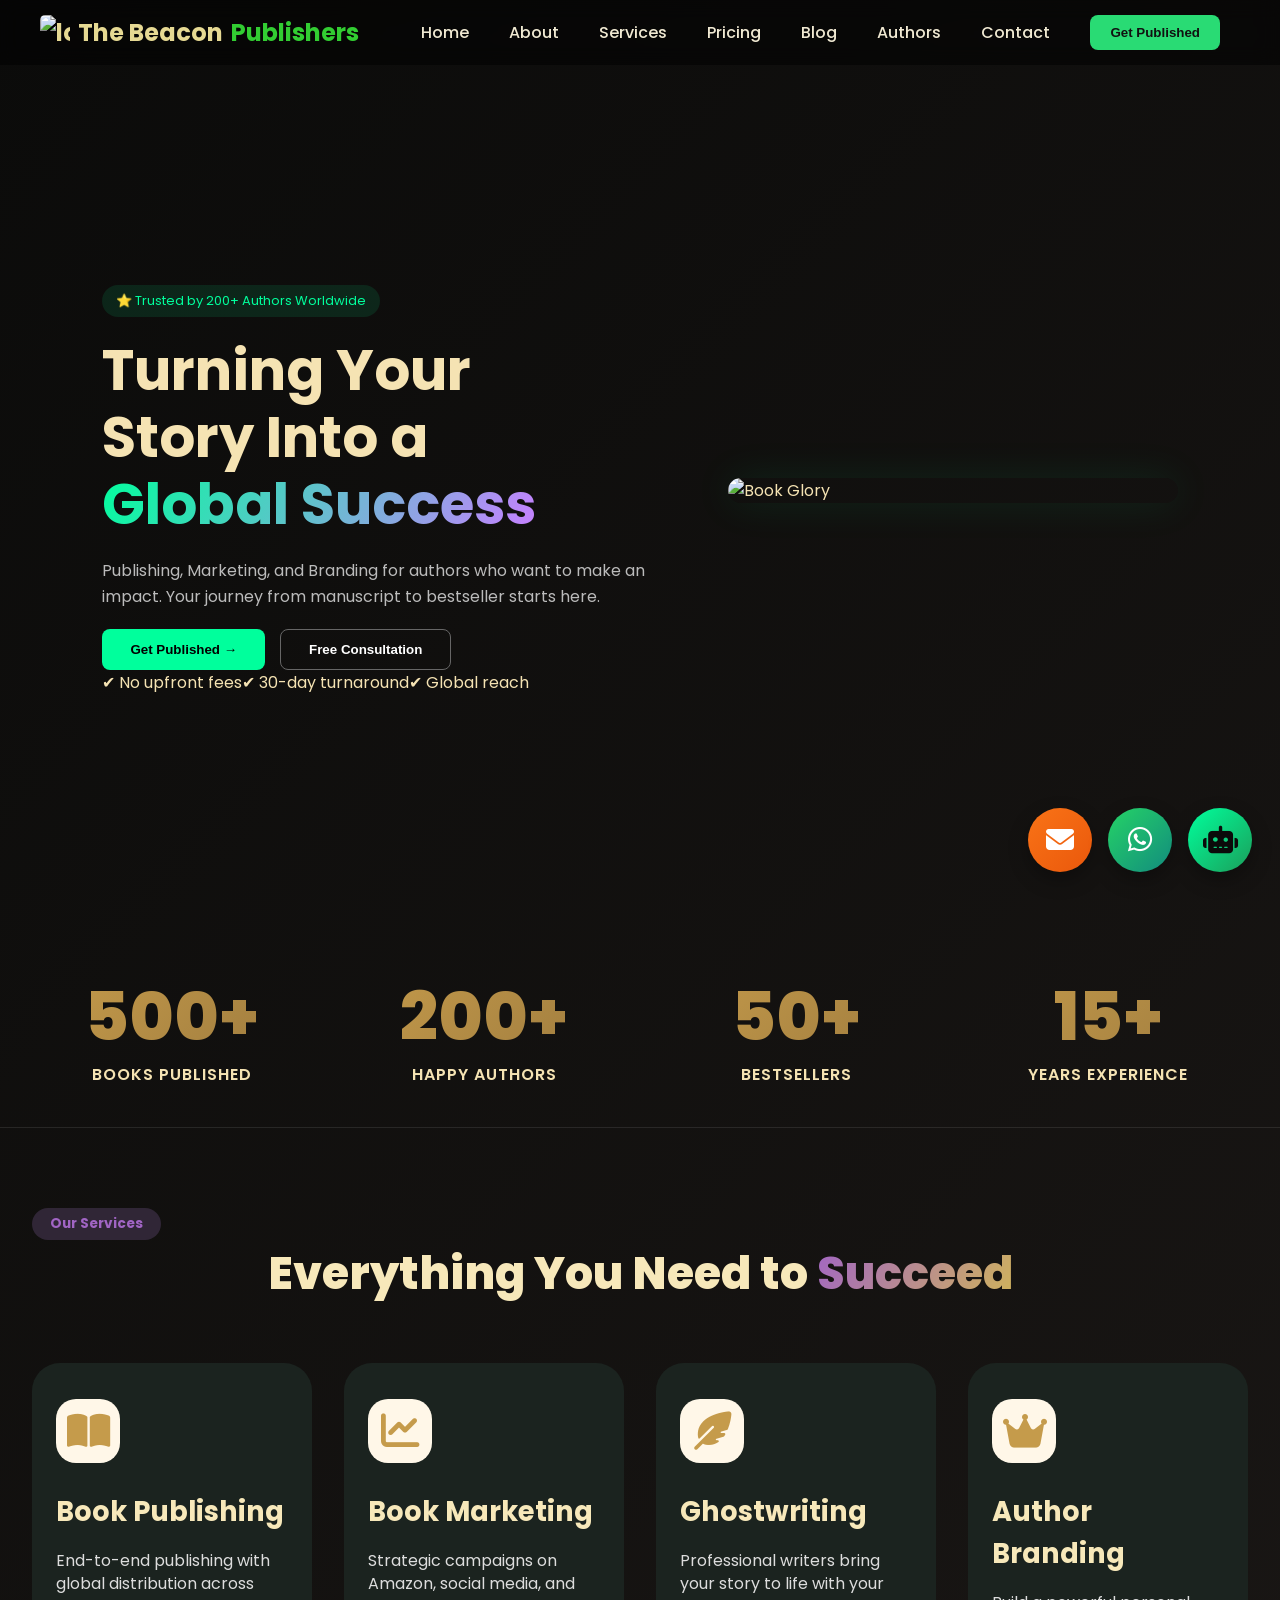
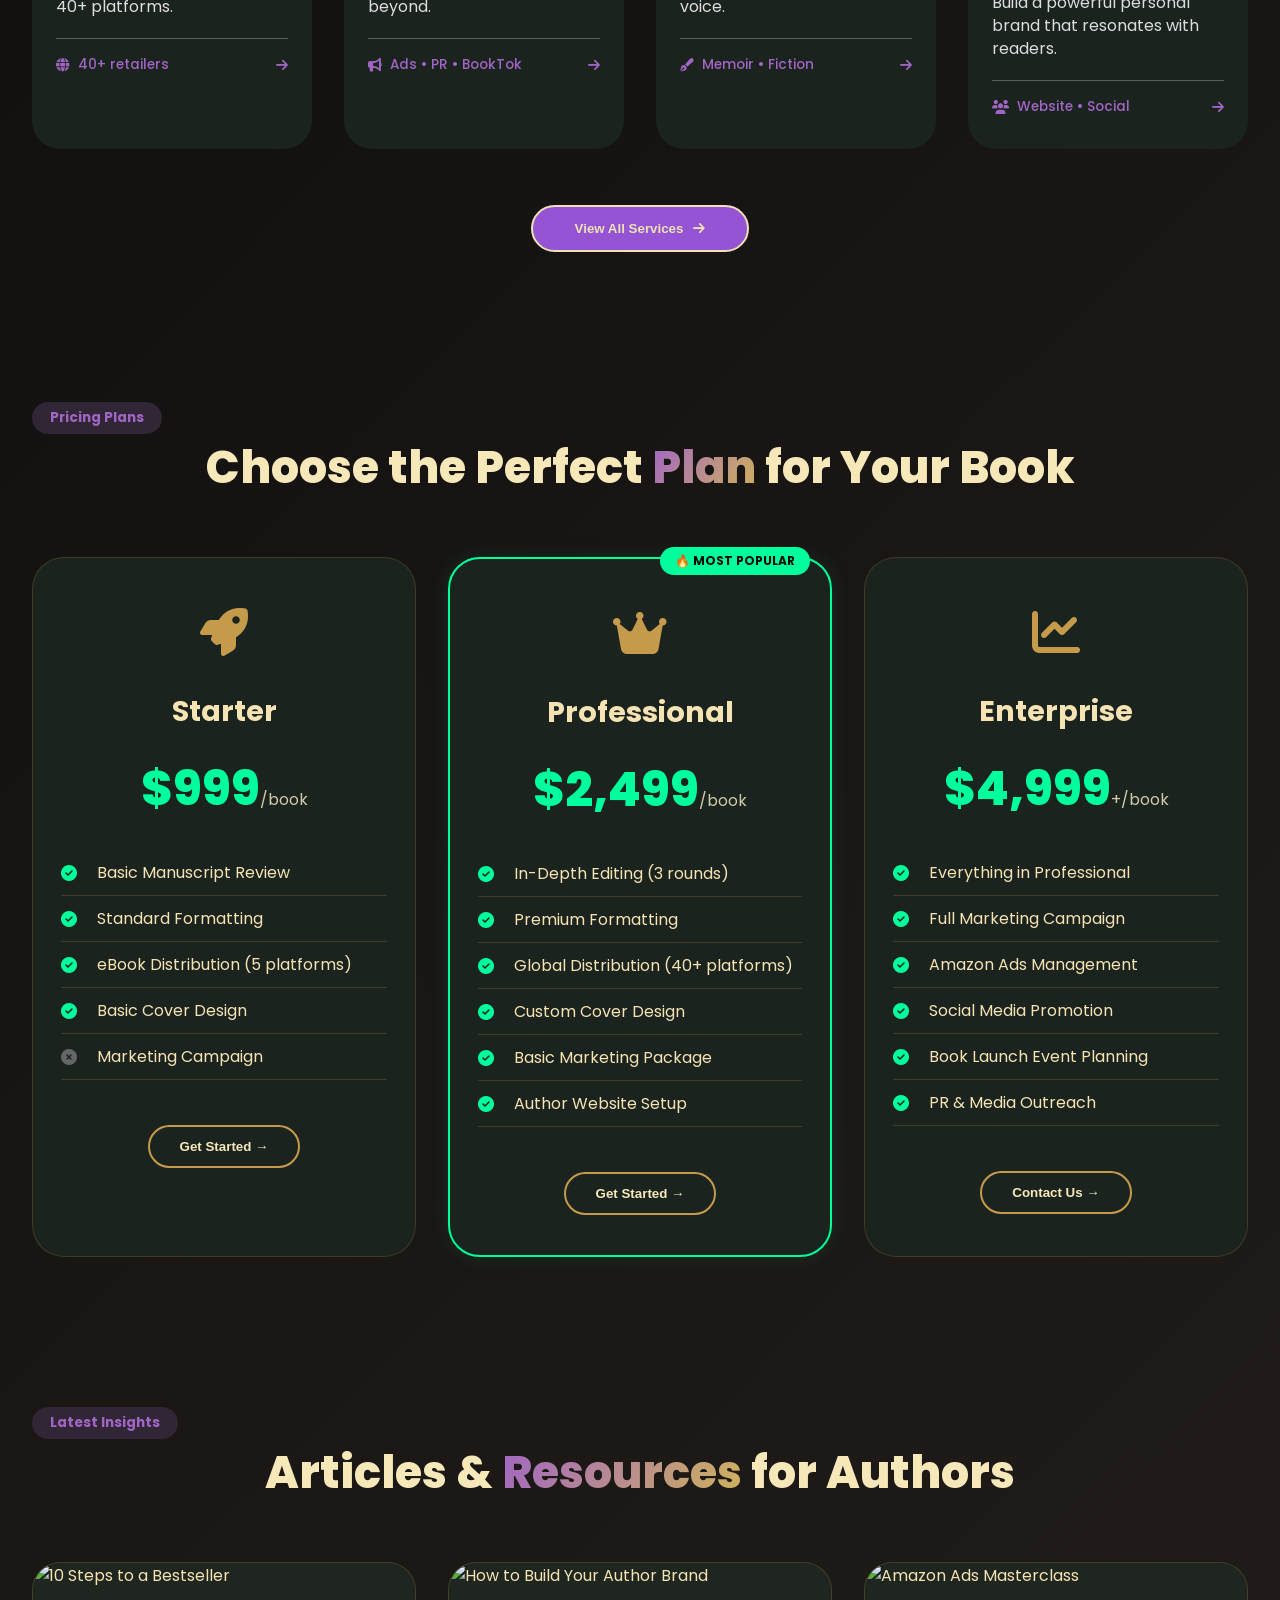
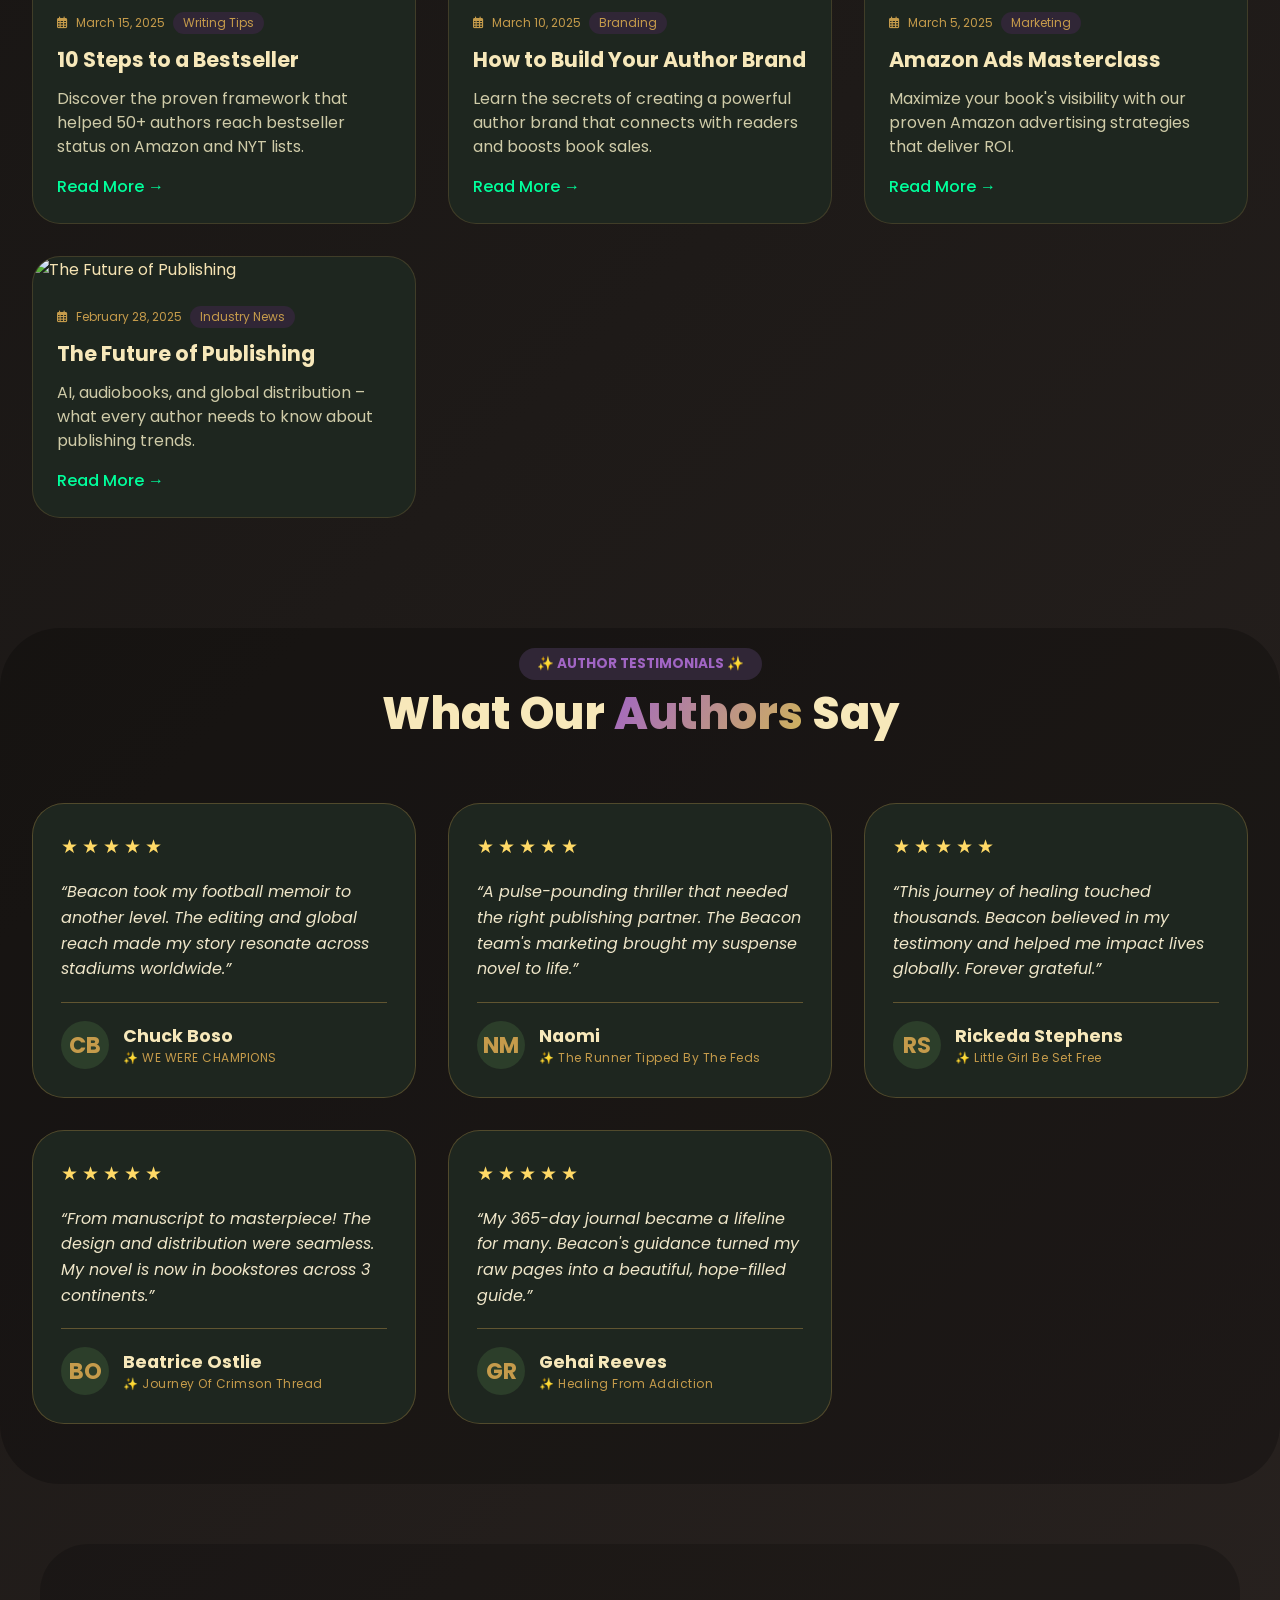
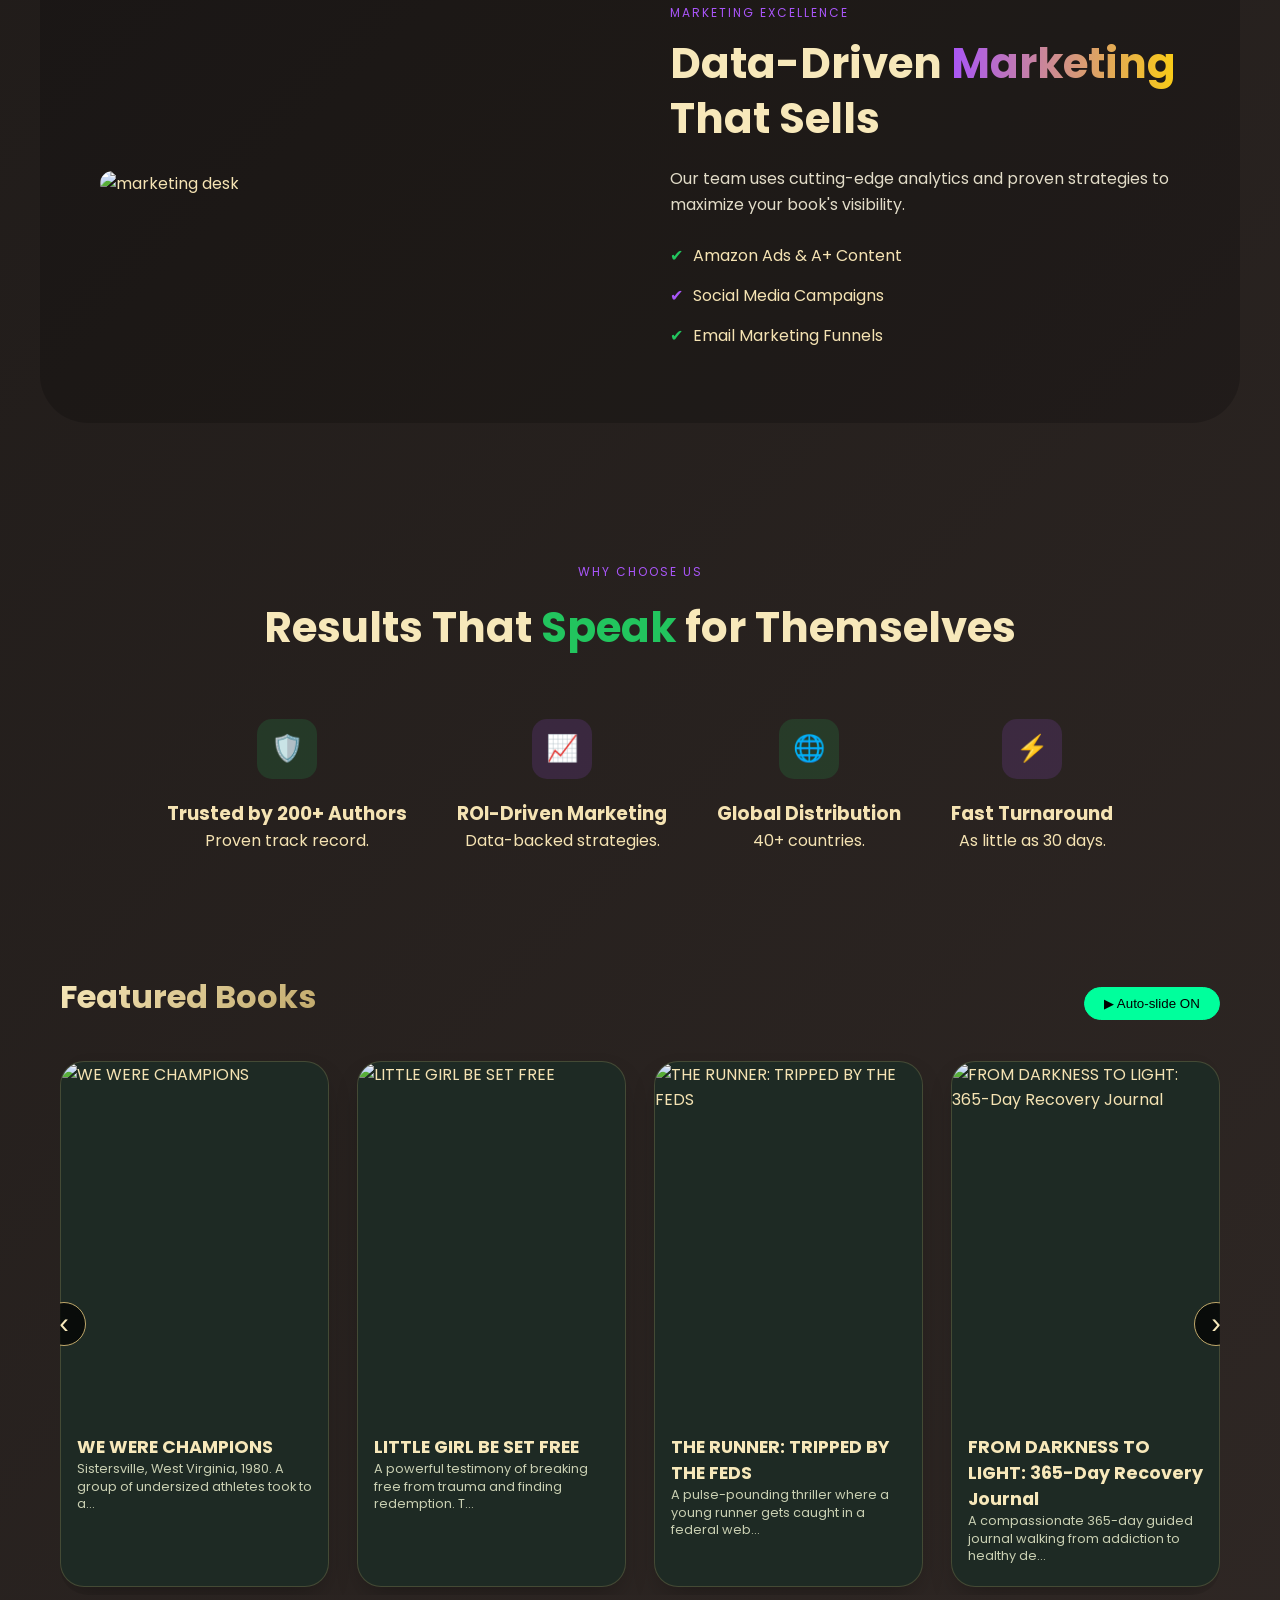
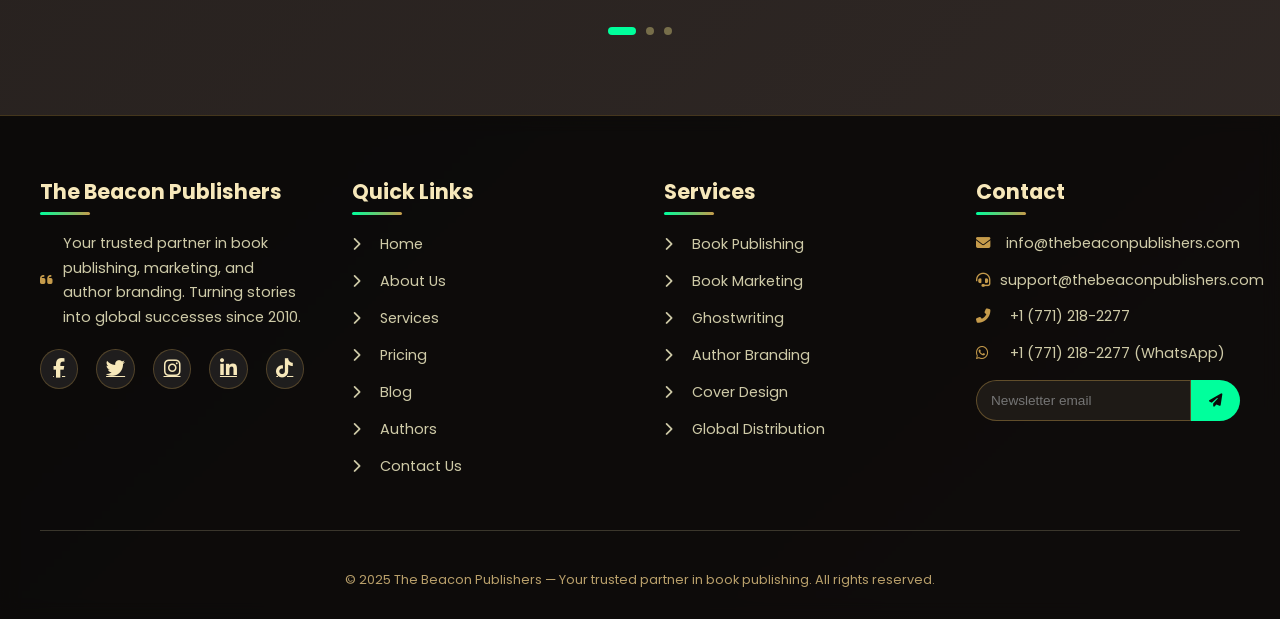
==== commit 8f10e27d: "Update" ====
--- a/index.html
+++ b/index.html
@@ -2,10 +2,32 @@
 <html lang="en">
 
 <head>
-    <meta charset="UTF-8">
+       <meta charset="UTF-8">
     <meta name="viewport" content="width=device-width, initial-scale=1.0, user-scalable=yes">
-    <title>The Beacon Publishers — Premium Books & Author Voices</title>
+    <title>The Beacon Publishers — Premium Book Publishing & Author Marketing</title>
+    
+    <!-- SEO Meta Tags -->
+    <meta name="description" content="The Beacon Publishers helps authors turn manuscripts into bestsellers with professional publishing, marketing, ghostwriting, and global distribution. Trusted by 200+ authors worldwide.">
+    <meta name="keywords" content="book publishing, self publishing, author marketing, ghostwriting, book promotion, publish a book, bestseller, Amazon publishing">
+    <meta name="author" content="The Beacon Publishers">
+    <meta name="robots" content="index, follow">
+    <link rel="canonical" href="https://www.thebeaconpublishers.com/">
+    
+    <!-- Open Graph / Social Media -->
+    <meta property="og:title" content="The Beacon Publishers — From Manuscript to Bestseller">
+    <meta property="og:description" content="Premium book publishing, marketing, and author branding. Turn your story into a global success with our proven 30-day process.">
+    <meta property="og:image" content="https://www.thebeaconpublishers.com/images/og-image.jpg">
+    <meta property="og:url" content="https://www.thebeaconpublishers.com/">
+    <meta property="og:type" content="website">
+    <meta property="og:site_name" content="The Beacon Publishers">
+    
+    <!-- Twitter Card -->
+    <meta name="twitter:card" content="summary_large_image">
+    <meta name="twitter:title" content="The Beacon Publishers — Book Publishing & Marketing">
+    <meta name="twitter:description" content="Get published globally with The Beacon Publishers. Editing, design, distribution, and marketing for authors.">
+    <meta name="twitter:image" content="https://www.thebeaconpublishers.com/images/twitter-card.jpg">
     <link rel="stylesheet" href="style.css">
+    <link rel="shortcut icon" href="assets/logo-BXmq6Yx6.png" type="image/x-icon">
     <link
         href="https://fonts.googleapis.com/css2?family=Poppins:wght@300;400;600;700;800&family=Inter:opsz,wght@14..32,400;14..32,500;14..32,600;14..32,700&display=swap"
         rel="stylesheet">
@@ -13,7 +35,7 @@
 </head>
 <body>
     <nav>
-        <div class="logo"> <img src="images/logo-BXmq6Yx6.png" alt="logo"> The Beacon
+        <div class="logo"> <img src="assets/logo-BXmq6Yx6.png" alt="logo"> The Beacon
             <span>Publishers</span></div>
         <ul class="nav-links" id="navLinks">
             <li><a href="#home" data-nav="home">Home</a></li>
@@ -40,7 +62,7 @@
             <div class="features"><span>✔ No upfront fees</span><span>✔ 30-day turnaround</span><span>✔ Global
                     reach</span></div>
         </div>
-        <div class="hero-image"><img src="images/hero-book-70Z0xyNJ.jpg"
+        <div class="hero-image"><img src="assets/hero-book-70Z0xyNJ.jpg"
                 alt="Book Glory"></div>
     </section>
 
@@ -161,7 +183,7 @@
     </div>
 
     <div class="container-ext">
-        <div class="image-box"><img src="images/marketing-desk-4Cx4Fak3.jpg"
+        <div class="image-box"><img src="assets/marketing-desk-4Cx4Fak3.jpg"
                 alt="marketing desk"></div>
         <div class="content">
             <p class="tag">MARKETING EXCELLENCE</p>
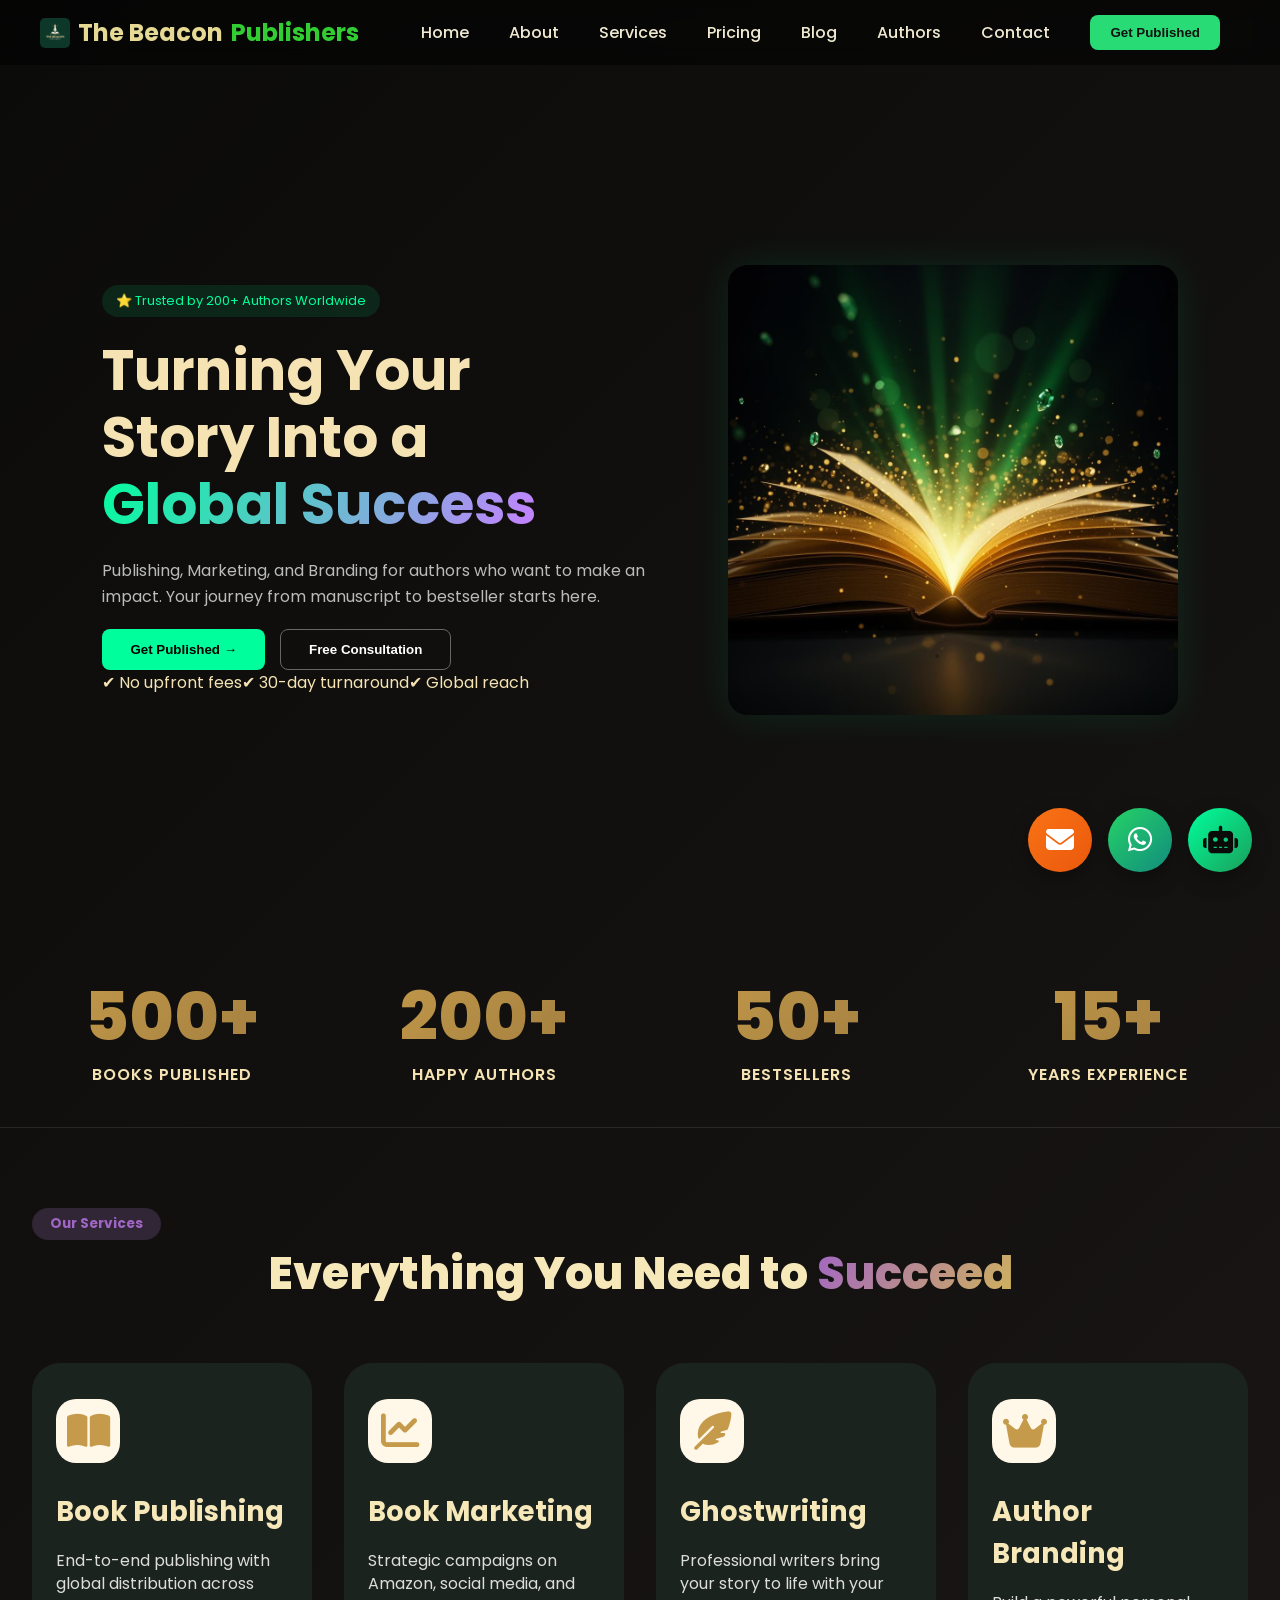
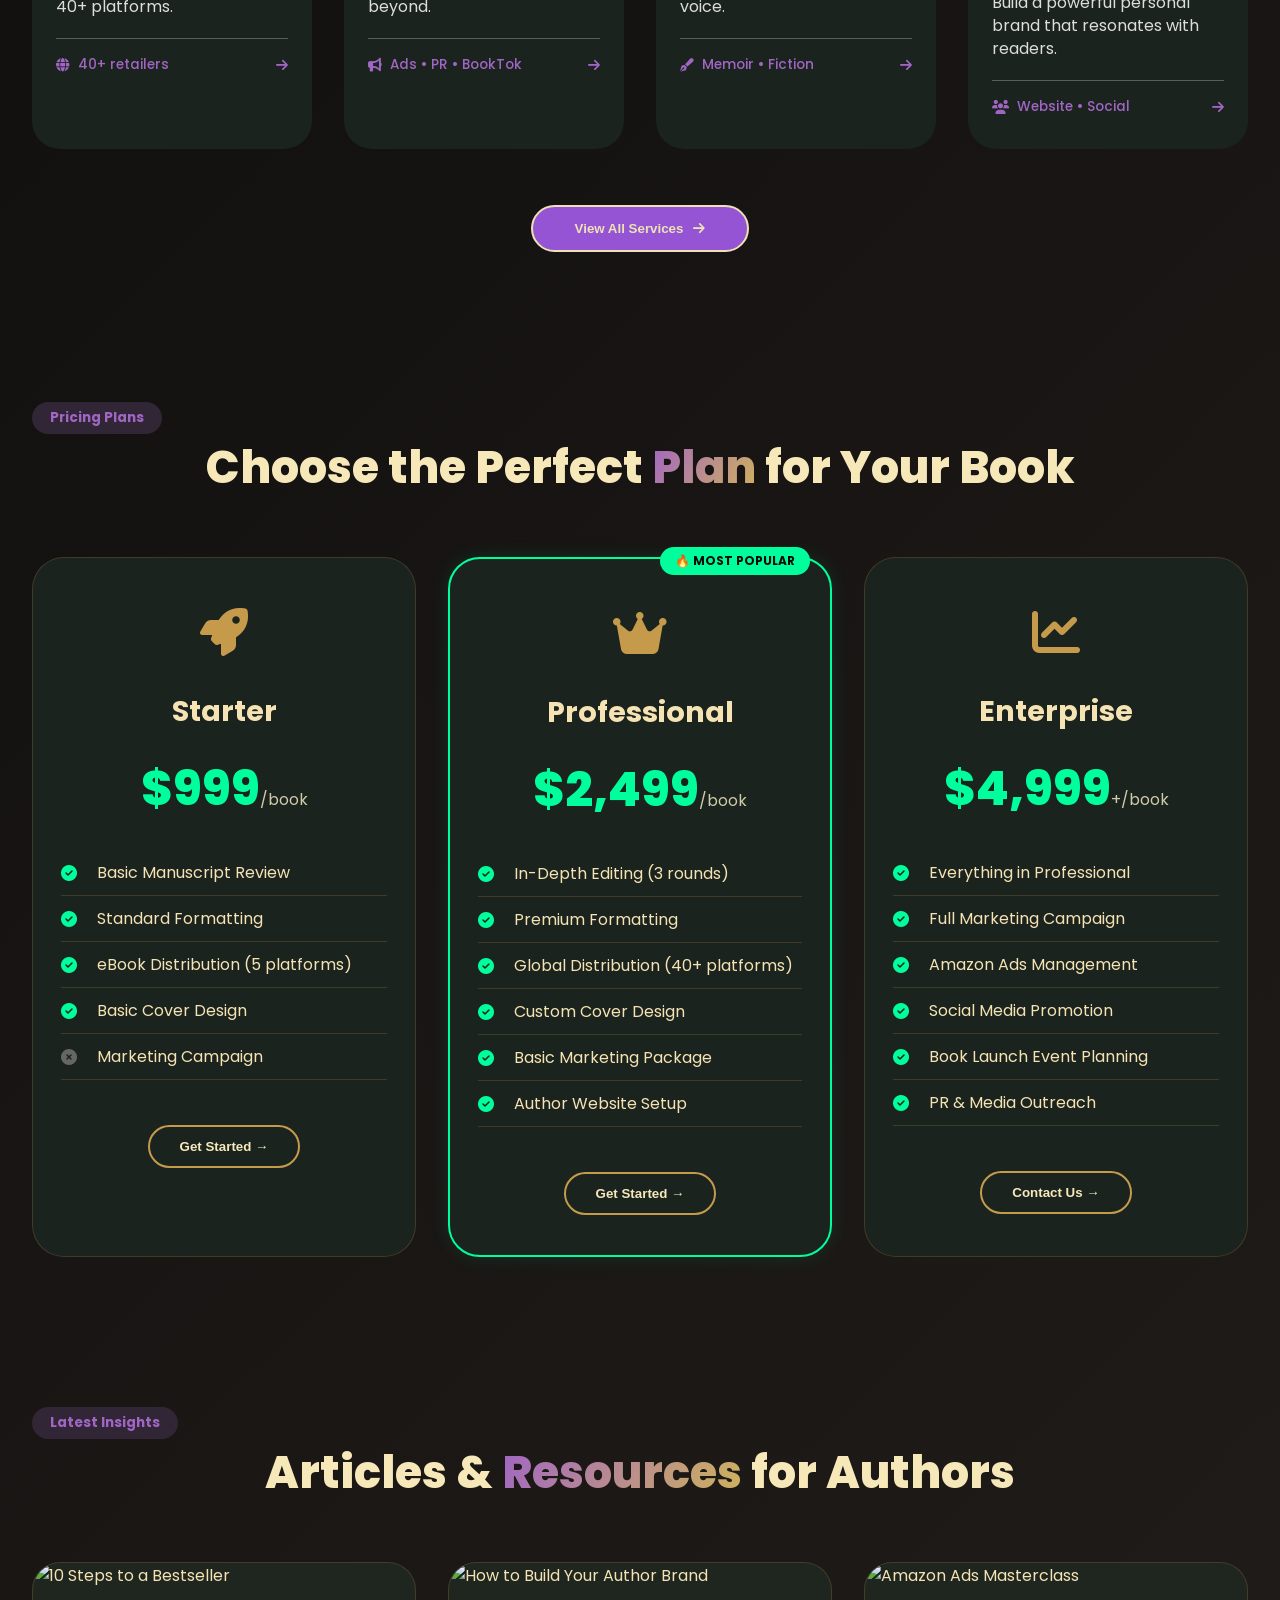
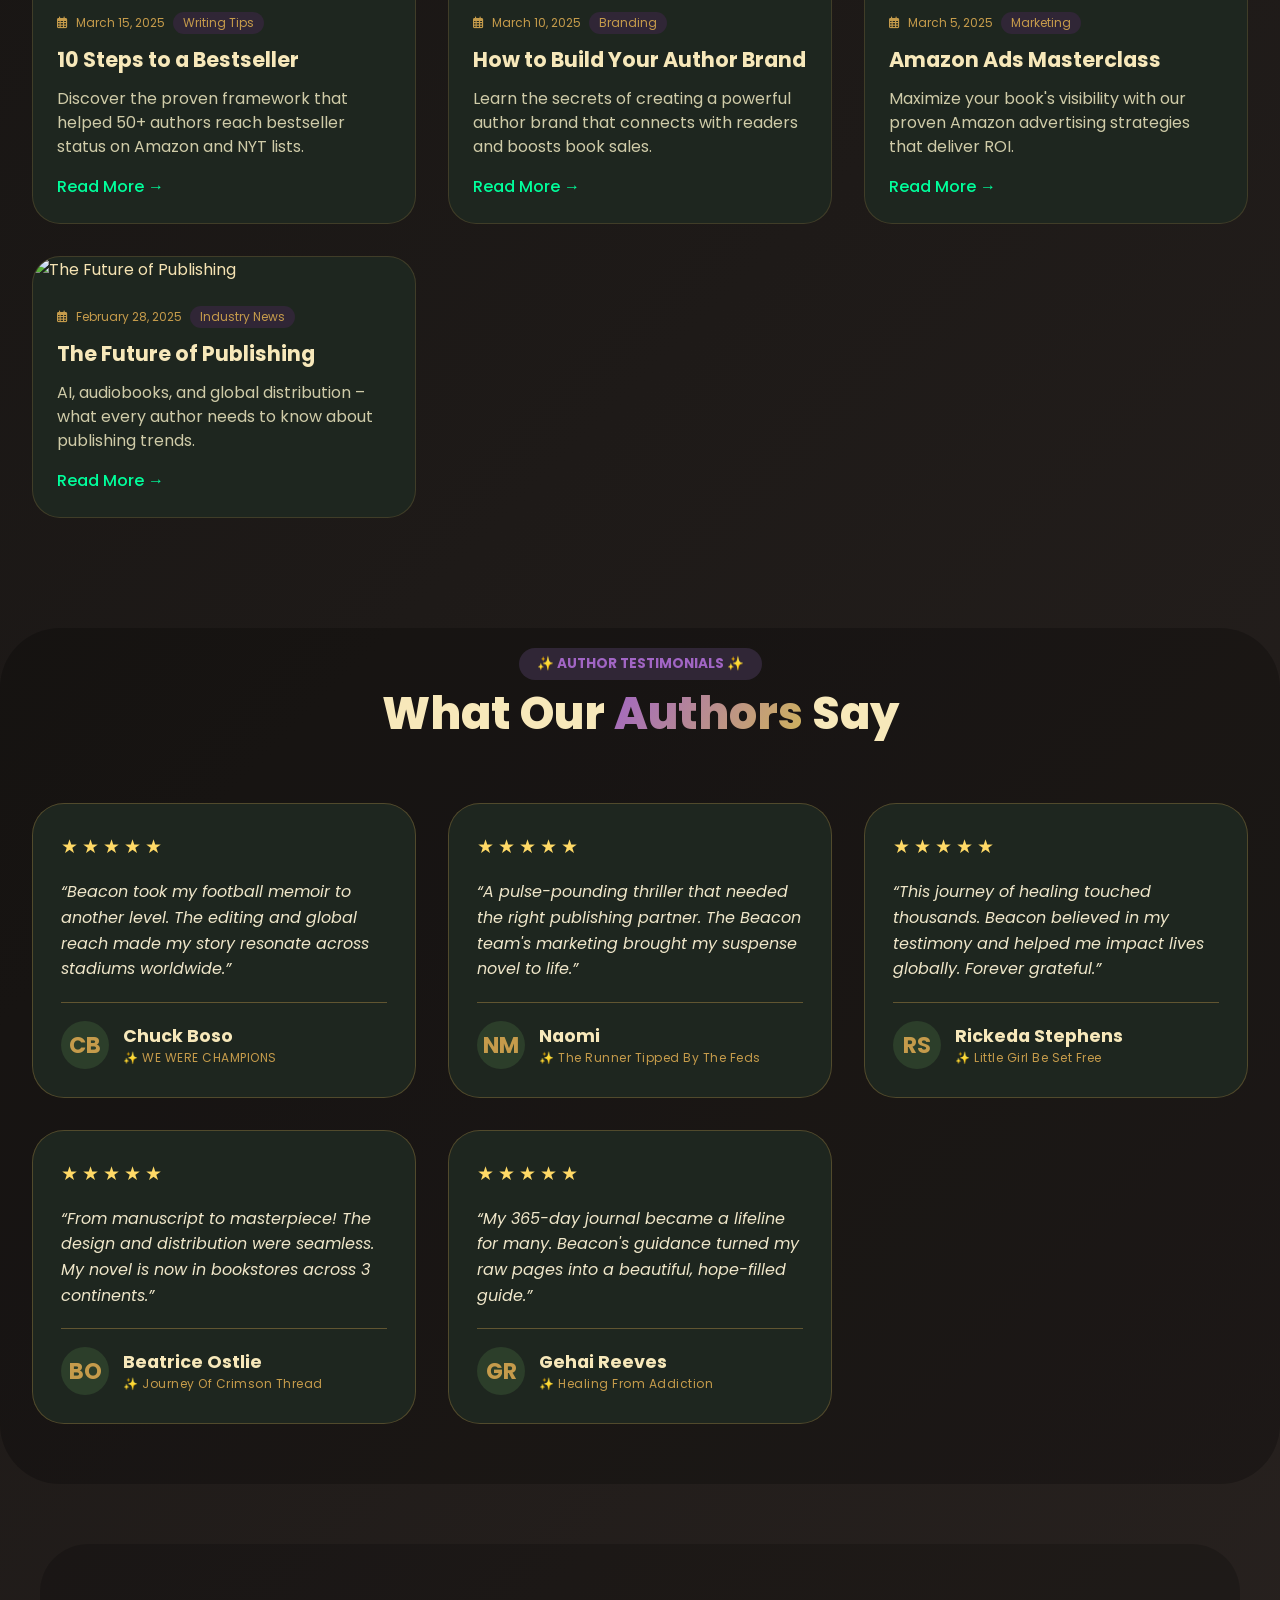
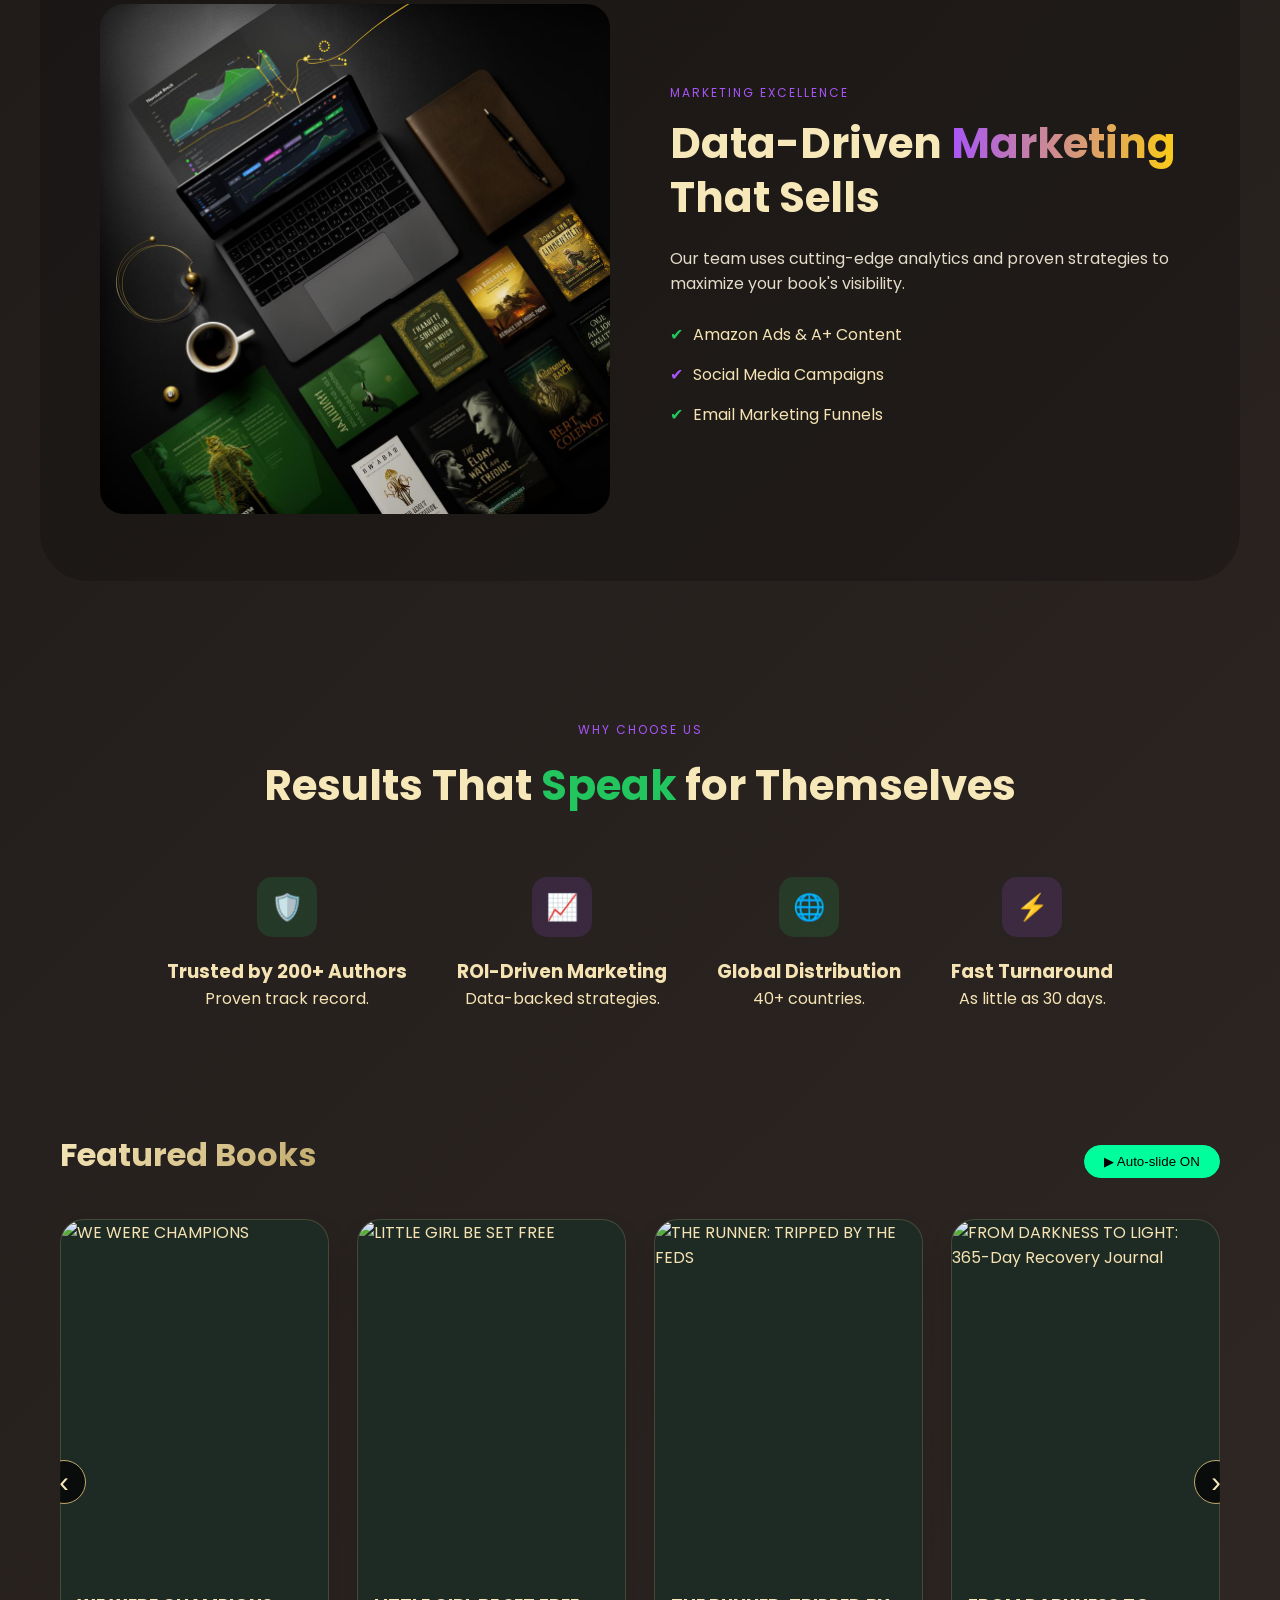
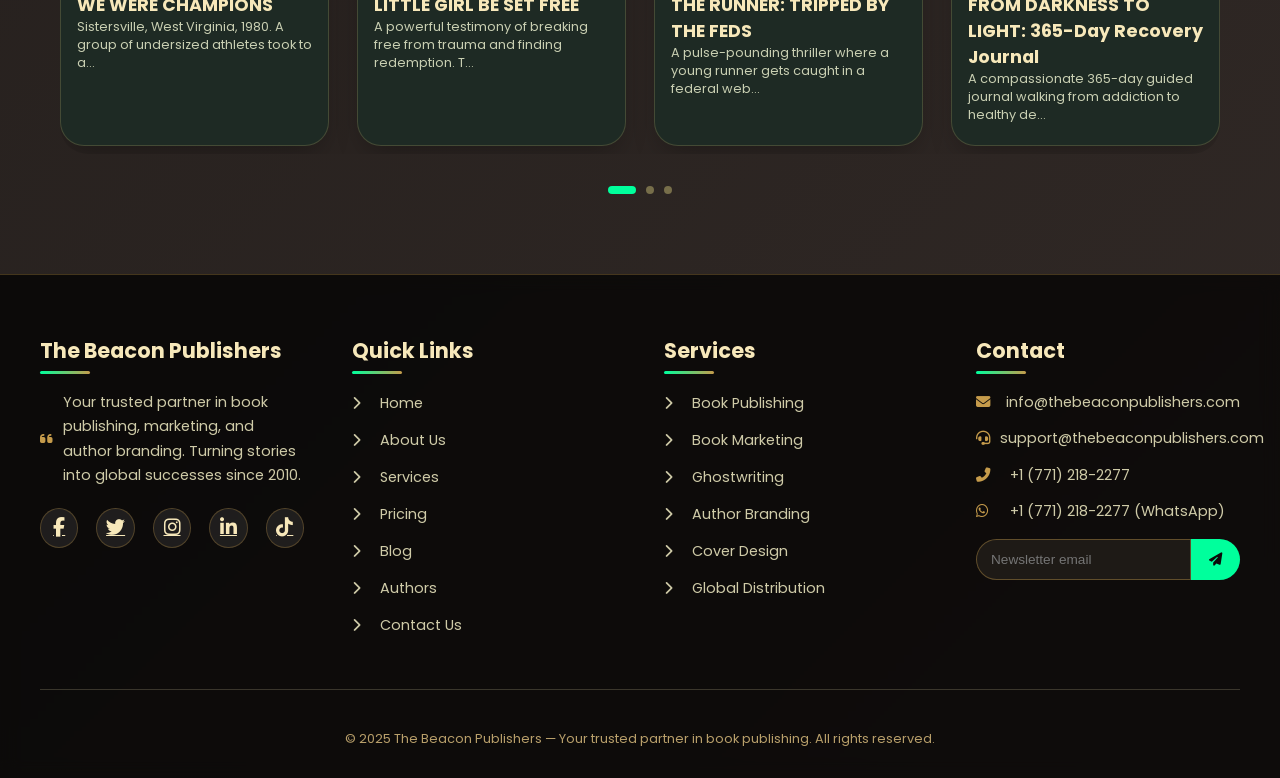
==== commit 8d838bae: "Update" ====
--- a/index.html
+++ b/index.html
@@ -35,7 +35,7 @@
 </head>
 <body>
     <nav>
-        <div class="logo"> <img src="assets/logo-BXmq6Yx6.png" alt="logo"> The Beacon
+        <div class="logo"> <img src="images/logo-BXmq6Yx6.png" alt="logo"> The Beacon
             <span>Publishers</span></div>
         <ul class="nav-links" id="navLinks">
             <li><a href="#home" data-nav="home">Home</a></li>
@@ -62,7 +62,7 @@
             <div class="features"><span>✔ No upfront fees</span><span>✔ 30-day turnaround</span><span>✔ Global
                     reach</span></div>
         </div>
-        <div class="hero-image"><img src="assets/hero-book-70Z0xyNJ.jpg"
+        <div class="hero-image"><img src="images/hero-book-70Z0xyNJ.jpg"
                 alt="Book Glory"></div>
     </section>
 
@@ -183,7 +183,7 @@
     </div>
 
     <div class="container-ext">
-        <div class="image-box"><img src="assets/marketing-desk-4Cx4Fak3.jpg"
+        <div class="image-box"><img src="images/marketing-desk-4Cx4Fak3.jpg"
                 alt="marketing desk"></div>
         <div class="content">
             <p class="tag">MARKETING EXCELLENCE</p>
